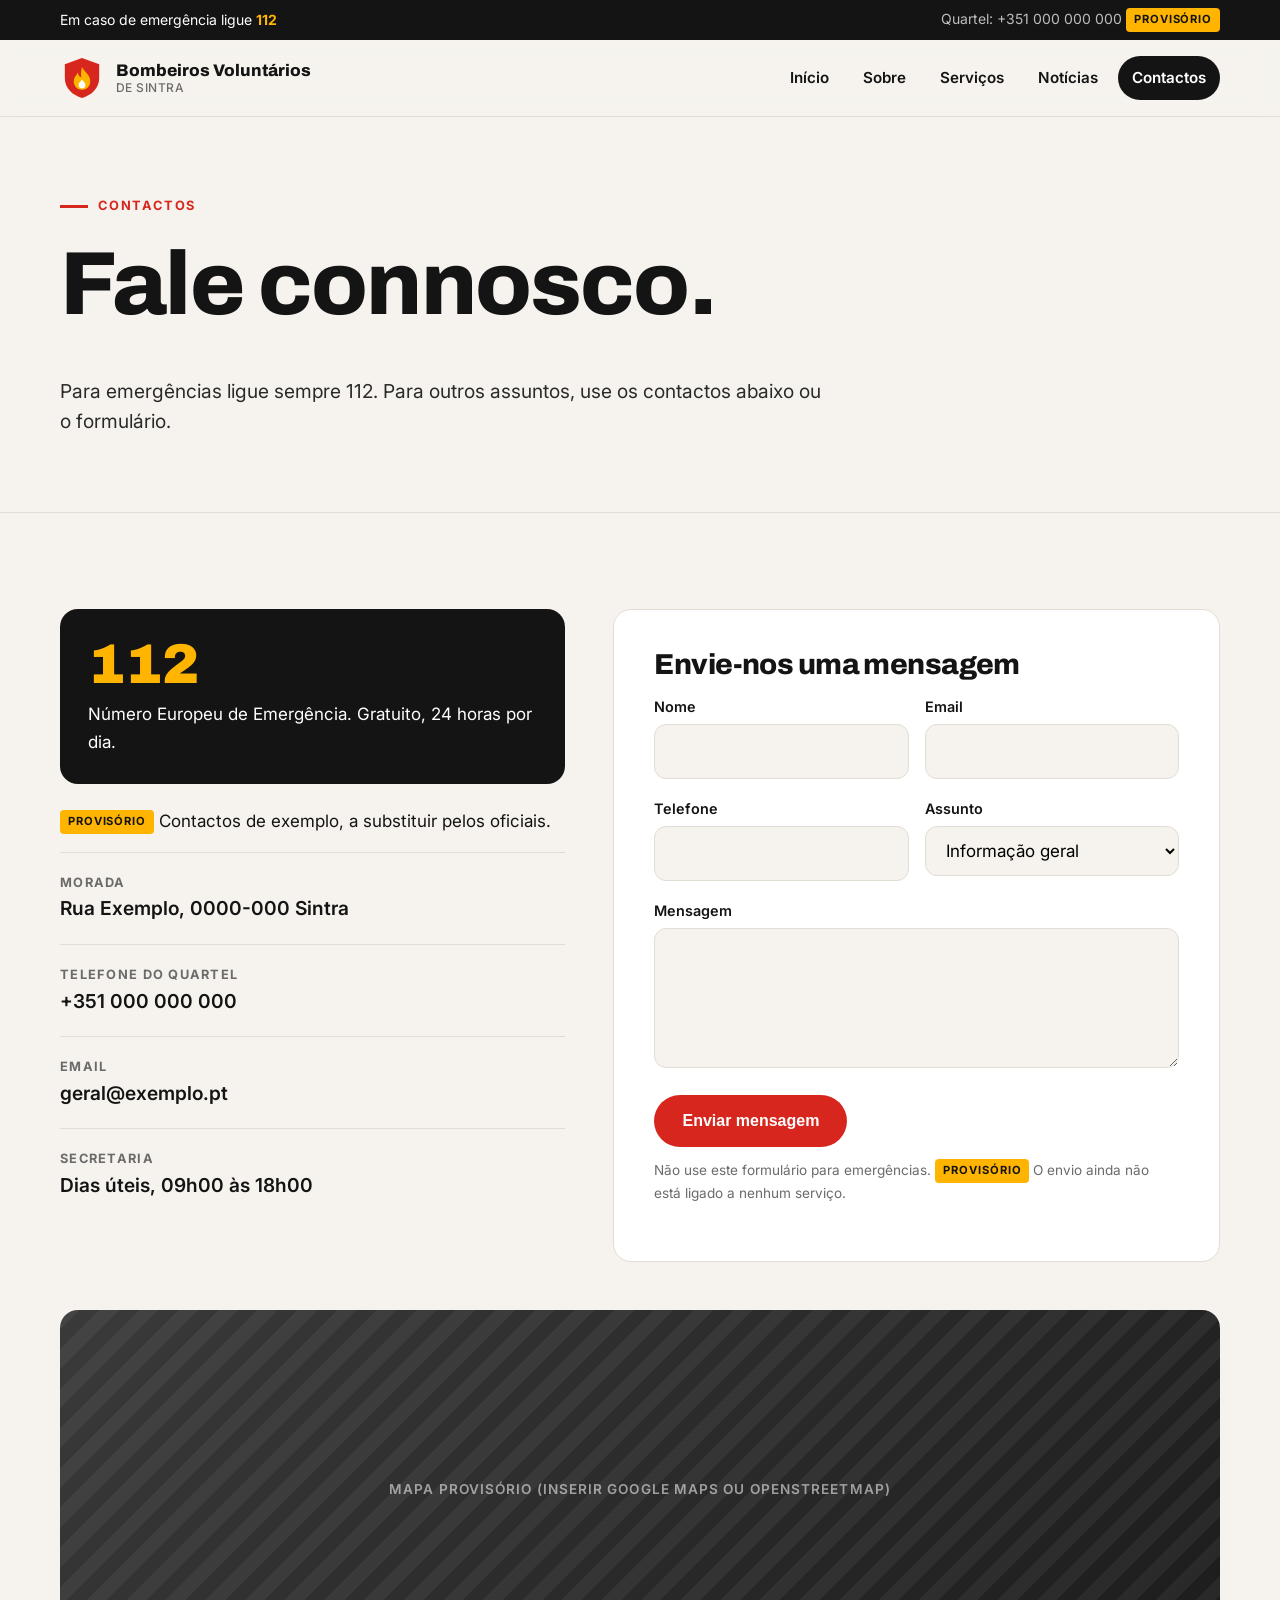
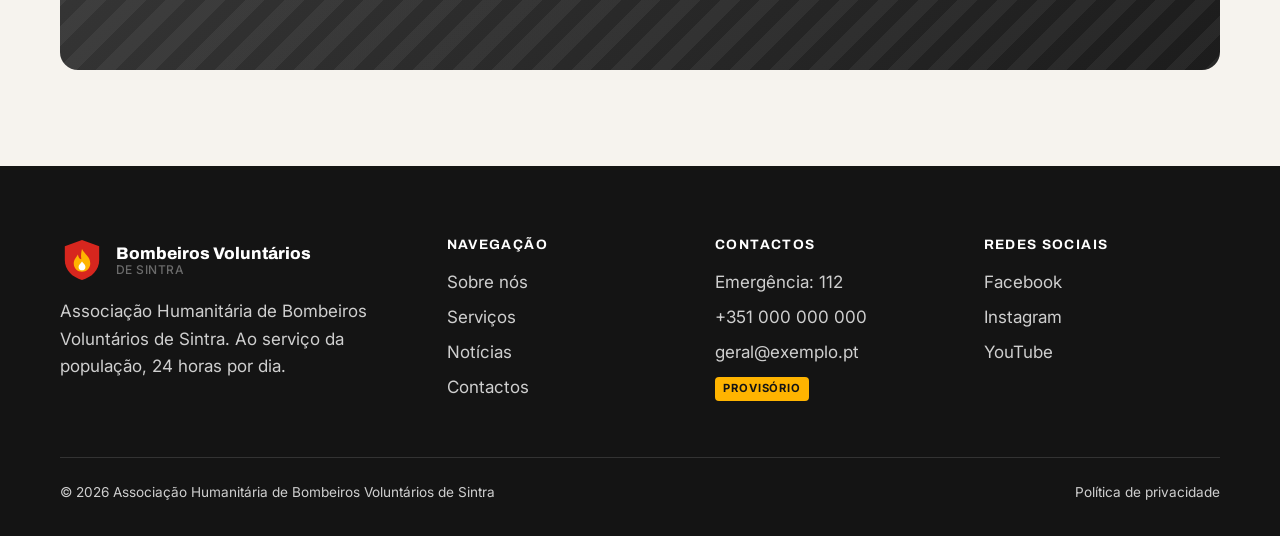
==== contactos.html @ c047c33e "Base do site estático dos Bombeiros Voluntários de Sintra Cinco páginas (início, sobre, serviços, no" ====
<!doctype html>
<html lang="pt-PT">
<head>
  <meta charset="utf-8">
  <meta name="viewport" content="width=device-width, initial-scale=1">
  <title>Contactos | Bombeiros Voluntários de Sintra</title>
  <meta name="description" content="Contacte a Associação Humanitária de Bombeiros Voluntários de Sintra.">
  <meta name="theme-color" content="#d7261e">
  <link rel="icon" href="assets/img/logo-provisorio.svg" type="image/svg+xml">
  <link rel="preconnect" href="https://fonts.googleapis.com">
  <link rel="preconnect" href="https://fonts.gstatic.com" crossorigin>
  <link href="https://fonts.googleapis.com/css2?family=Archivo:wght@700;800;900&family=Inter:wght@400;500;600;700&display=swap" rel="stylesheet">
  <link rel="stylesheet" href="assets/css/style.css">
</head>
<body>
  <a class="skip-link" href="#conteudo">Saltar para o conteúdo</a>

  <div class="emergency-bar">
    <div class="container">
      <span>Em caso de emergência ligue <a href="tel:112"><strong>112</strong></a></span>
      <span class="secondary">Quartel: <a href="tel:+351000000000">+351 000 000 000</a> <span class="placeholder-tag">Provisório</span></span>
    </div>
  </div>

  <header class="site-header">
    <div class="container">
      <a class="brand" href="index.html">
        <img src="assets/img/logo-provisorio.svg" alt="" width="44" height="44">
        <span>Bombeiros Voluntários<small>de Sintra</small></span>
      </a>
      <button class="nav-toggle" aria-expanded="false" aria-controls="menu" aria-label="Abrir menu">
        <span></span><span></span><span></span>
      </button>
      <nav class="nav" id="menu" aria-label="Menu principal">
        <ul>
          <li><a href="index.html">Início</a></li>
          <li><a href="sobre.html">Sobre</a></li>
          <li><a href="servicos.html">Serviços</a></li>
          <li><a href="noticias.html">Notícias</a></li>
          <li><a href="contactos.html" aria-current="page">Contactos</a></li>
        </ul>
      </nav>
    </div>
  </header>

  <main id="conteudo">

    <section class="page-hero">
      <div class="container">
        <div class="eyebrow">Contactos</div>
        <h1>Fale connosco.</h1>
        <p class="lead">Para emergências ligue sempre 112. Para outros assuntos, use os contactos abaixo ou o formulário.</p>
      </div>
    </section>

    <section class="section">
      <div class="container contact-grid">
        <div>
          <div class="emergency-box">
            <div class="big">112</div>
            <p style="margin:8px 0 0">Número Europeu de Emergência. Gratuito, 24 horas por dia.</p>
          </div>
          <p><span class="placeholder-tag">Provisório</span> Contactos de exemplo, a substituir pelos oficiais.</p>
          <ul class="contact-list">
            <li><span class="k">Morada</span><span class="v">Rua Exemplo, 0000-000 Sintra</span></li>
            <li><span class="k">Telefone do quartel</span><a class="v" href="tel:+351000000000">+351 000 000 000</a></li>
            <li><span class="k">Email</span><a class="v" href="mailto:geral@exemplo.pt">geral@exemplo.pt</a></li>
            <li><span class="k">Secretaria</span><span class="v">Dias úteis, 09h00 às 18h00</span></li>
          </ul>
        </div>

        <form class="form" action="#" method="post">
          <h2 style="font-size:1.8rem">Envie-nos uma mensagem</h2>
          <div class="row">
            <div class="field"><label for="nome">Nome</label><input id="nome" name="nome" required autocomplete="name"></div>
            <div class="field"><label for="email">Email</label><input id="email" name="email" type="email" required autocomplete="email"></div>
          </div>
          <div class="row">
            <div class="field"><label for="telefone">Telefone</label><input id="telefone" name="telefone" type="tel" autocomplete="tel"></div>
            <div class="field">
              <label for="assunto">Assunto</label>
              <select id="assunto" name="assunto">
                <option>Informação geral</option>
                <option>Quero ser voluntário</option>
                <option>Quero ser sócio</option>
                <option>Transporte de doentes</option>
                <option>Formação</option>
                <option>Outro</option>
              </select>
            </div>
          </div>
          <div class="field"><label for="mensagem">Mensagem</label><textarea id="mensagem" name="mensagem" required></textarea></div>
          <button class="btn btn-primary" type="submit">Enviar mensagem</button>
          <p class="form-note" style="margin-top:12px">Não use este formulário para emergências. <span class="placeholder-tag">Provisório</span> O envio ainda não está ligado a nenhum serviço.</p>
          <p class="form-status" role="status" aria-live="polite"></p>
        </form>
      </div>

      <div class="container">
        <div class="photo map" data-label="Mapa provisório (inserir Google Maps ou OpenStreetMap)"></div>
      </div>
    </section>

  </main>

  <footer class="site-footer">
    <div class="container">
      <div class="footer-grid">
        <div>
          <a class="brand" href="index.html">
            <img src="assets/img/logo-provisorio.svg" alt="" width="44" height="44">
            <span>Bombeiros Voluntários<small>de Sintra</small></span>
          </a>
          <p style="margin-top:16px;max-width:22em">Associação Humanitária de Bombeiros Voluntários de Sintra. Ao serviço da população, 24 horas por dia.</p>
        </div>
        <div>
          <h4>Navegação</h4>
          <ul>
            <li><a href="sobre.html">Sobre nós</a></li>
            <li><a href="servicos.html">Serviços</a></li>
            <li><a href="noticias.html">Notícias</a></li>
            <li><a href="contactos.html">Contactos</a></li>
          </ul>
        </div>
        <div>
          <h4>Contactos</h4>
          <ul>
            <li>Emergência: <a href="tel:112">112</a></li>
            <li><a href="tel:+351000000000">+351 000 000 000</a></li>
            <li><a href="mailto:geral@exemplo.pt">geral@exemplo.pt</a></li>
            <li><span class="placeholder-tag">Provisório</span></li>
          </ul>
        </div>
        <div>
          <h4>Redes sociais</h4>
          <ul>
            <li><a href="#">Facebook</a></li>
            <li><a href="#">Instagram</a></li>
            <li><a href="#">YouTube</a></li>
          </ul>
        </div>
      </div>
      <div class="footer-bottom">
        <span>© <span data-year>2026</span> Associação Humanitária de Bombeiros Voluntários de Sintra</span>
        <span><a href="#">Política de privacidade</a></span>
      </div>
    </div>
  </footer>

  <script src="assets/js/main.js"></script>
</body>
</html>
---- assets/css/style.css ----
/* ==========================================================================
   Bombeiros Voluntários de Sintra — folha de estilos base
   ========================================================================== */

:root {
  --red: #d7261e;
  --red-dark: #a8170f;
  --amber: #ffb400;
  --ink: #141414;
  --ink-2: #2a2a2a;
  --paper: #f6f3ee;
  --white: #ffffff;
  --muted: #6b6b6b;
  --line: #e2ddd4;
  --radius: 18px;
  --max: 1200px;
  --font-display: "Archivo", "Helvetica Neue", Arial, sans-serif;
  --font-body: "Inter", "Helvetica Neue", Arial, sans-serif;
}

*, *::before, *::after { box-sizing: border-box; }

html { scroll-behavior: smooth; }

body {
  margin: 0;
  font-family: var(--font-body);
  font-size: 1.0625rem;
  line-height: 1.6;
  color: var(--ink);
  background: var(--paper);
  -webkit-font-smoothing: antialiased;
}

img { max-width: 100%; display: block; }
a { color: inherit; }

h1, h2, h3, h4 {
  font-family: var(--font-display);
  line-height: 1.05;
  letter-spacing: -0.02em;
  margin: 0 0 0.5em;
}

h1 { font-size: clamp(2.6rem, 7vw, 5.6rem); font-weight: 800; }
h2 { font-size: clamp(2rem, 4.5vw, 3.2rem); font-weight: 800; }
h3 { font-size: 1.35rem; font-weight: 700; }

p { margin: 0 0 1em; }

.container {
  width: 100%;
  max-width: var(--max);
  margin: 0 auto;
  padding: 0 20px;
}

.skip-link {
  position: absolute;
  left: -9999px;
  top: 0;
  background: var(--amber);
  color: var(--ink);
  padding: 10px 16px;
  z-index: 100;
}
.skip-link:focus { left: 10px; top: 10px; }

:focus-visible { outline: 3px solid var(--amber); outline-offset: 3px; }

/* ---------- Conteúdo provisório (remover quando houver conteúdo real) ---------- */

.placeholder-tag {
  display: inline-block;
  font-family: var(--font-body);
  font-size: 0.7rem;
  font-weight: 700;
  letter-spacing: 0.08em;
  text-transform: uppercase;
  background: var(--amber);
  color: var(--ink);
  padding: 3px 8px;
  border-radius: 4px;
  vertical-align: middle;
}

.photo {
  position: relative;
  border-radius: var(--radius);
  overflow: hidden;
  background:
    repeating-linear-gradient(135deg, rgba(255,255,255,0.05) 0 14px, transparent 14px 28px),
    linear-gradient(135deg, #3a3a3a, #1c1c1c);
  min-height: 260px;
  display: grid;
  place-items: center;
  color: rgba(255,255,255,0.55);
  font-size: 0.85rem;
  font-weight: 600;
  letter-spacing: 0.08em;
  text-transform: uppercase;
}
.photo::after { content: attr(data-label); }

/* ---------- Barra de emergência ---------- */

.emergency-bar {
  background: var(--ink);
  color: var(--white);
  font-size: 0.875rem;
}
.emergency-bar .container {
  display: flex;
  justify-content: space-between;
  align-items: center;
  gap: 12px;
  padding-top: 8px;
  padding-bottom: 8px;
}
.emergency-bar strong { color: var(--amber); }
.emergency-bar a { text-decoration: none; }
.emergency-bar .secondary { color: #bdbdbd; }

/* ---------- Cabeçalho ---------- */

.site-header {
  position: sticky;
  top: 0;
  z-index: 50;
  background: rgba(246, 243, 238, 0.92);
  backdrop-filter: saturate(160%) blur(10px);
  border-bottom: 1px solid var(--line);
}
.site-header .container {
  display: flex;
  align-items: center;
  justify-content: space-between;
  height: 76px;
}

.brand {
  display: flex;
  align-items: center;
  gap: 12px;
  text-decoration: none;
}
.brand img { width: 44px; height: 44px; }
.brand span {
  font-family: var(--font-display);
  font-weight: 800;
  font-size: 1.05rem;
  line-height: 1.1;
}
.brand small {
  display: block;
  font-family: var(--font-body);
  font-weight: 500;
  font-size: 0.75rem;
  color: var(--muted);
  letter-spacing: 0.04em;
  text-transform: uppercase;
}

.nav ul {
  list-style: none;
  margin: 0;
  padding: 0;
  display: flex;
  align-items: center;
  gap: 6px;
}
.nav a {
  display: block;
  text-decoration: none;
  font-weight: 600;
  font-size: 0.95rem;
  padding: 10px 14px;
  border-radius: 999px;
  transition: background 0.2s;
}
.nav a:hover { background: rgba(0,0,0,0.06); }
.nav a[aria-current="page"] { background: var(--ink); color: var(--white); }

.nav-toggle {
  display: none;
  background: none;
  border: 0;
  width: 44px;
  height: 44px;
  cursor: pointer;
  padding: 10px;
}
.nav-toggle span {
  display: block;
  height: 2px;
  background: var(--ink);
  margin: 6px 0;
  transition: transform 0.25s, opacity 0.25s;
}

/* ---------- Botões ---------- */

.btn {
  display: inline-flex;
  align-items: center;
  gap: 10px;
  font-weight: 700;
  font-size: 1rem;
  text-decoration: none;
  padding: 15px 26px;
  border-radius: 999px;
  border: 2px solid transparent;
  cursor: pointer;
  transition: transform 0.15s, background 0.2s, color 0.2s;
}
.btn:hover { transform: translateY(-2px); }
.btn-primary { background: var(--red); color: var(--white); }
.btn-primary:hover { background: var(--red-dark); }
.btn-ghost { border-color: currentColor; background: transparent; }
.btn-dark { background: var(--ink); color: var(--white); }

/* ---------- Hero ---------- */

.hero {
  position: relative;
  padding: 72px 0 96px;
  overflow: hidden;
}
.hero-grid {
  display: grid;
  grid-template-columns: 1.15fr 0.85fr;
  gap: 48px;
  align-items: end;
}
.eyebrow {
  display: inline-flex;
  align-items: center;
  gap: 10px;
  font-size: 0.8rem;
  font-weight: 700;
  letter-spacing: 0.14em;
  text-transform: uppercase;
  color: var(--red);
  margin-bottom: 20px;
}
.eyebrow::before {
  content: "";
  width: 28px;
  height: 3px;
  background: currentColor;
}
.hero h1 em {
  font-style: normal;
  color: var(--red);
}
.hero .lead {
  font-size: 1.2rem;
  max-width: 34em;
  color: var(--ink-2);
}
.hero-actions { display: flex; flex-wrap: wrap; gap: 12px; margin-top: 28px; }

.hero-card {
  background: var(--red);
  color: var(--white);
  border-radius: var(--radius);
  padding: 32px;
  position: relative;
  overflow: hidden;
}
.hero-card::before {
  content: "";
  position: absolute;
  inset: 0;
  background: repeating-linear-gradient(-45deg, rgba(255,255,255,0.08) 0 12px, transparent 12px 24px);
  pointer-events: none;
}
.hero-card .big {
  font-family: var(--font-display);
  font-size: clamp(4.5rem, 12vw, 8rem);
  font-weight: 900;
  line-height: 0.9;
  letter-spacing: -0.04em;
}
.hero-card p { margin: 12px 0 0; font-weight: 500; position: relative; }

/* Faixa de sinalização */
.chevron-strip {
  height: 14px;
  background: repeating-linear-gradient(-45deg, var(--red) 0 16px, var(--white) 16px 32px);
}

/* ---------- Números ---------- */

.stats {
  background: var(--ink);
  color: var(--white);
  padding: 64px 0;
}
.stats-grid {
  display: grid;
  grid-template-columns: repeat(4, 1fr);
  gap: 24px;
}
.stat .value {
  font-family: var(--font-display);
  font-weight: 900;
  font-size: clamp(2.4rem, 5vw, 3.6rem);
  line-height: 1;
  color: var(--amber);
}
.stat .label { color: #cfcfcf; font-size: 0.95rem; margin-top: 6px; }

/* ---------- Secções ---------- */

.section { padding: 96px 0; }
.section-alt { background: var(--white); }
.section-head {
  display: flex;
  justify-content: space-between;
  align-items: end;
  gap: 24px;
  margin-bottom: 48px;
  flex-wrap: wrap;
}
.section-head p { max-width: 36em; color: var(--muted); margin: 0; }

/* Serviços */
.services {
  display: grid;
  grid-template-columns: repeat(3, 1fr);
  gap: 20px;
}
.service {
  background: var(--white);
  border: 1px solid var(--line);
  border-radius: var(--radius);
  padding: 32px;
  transition: transform 0.2s, box-shadow 0.2s, border-color 0.2s;
  display: flex;
  flex-direction: column;
}
.section-alt .service { background: var(--paper); }
.service:hover {
  transform: translateY(-4px);
  box-shadow: 0 18px 40px -20px rgba(0,0,0,0.35);
  border-color: var(--red);
}
.service .num {
  font-family: var(--font-display);
  font-weight: 800;
  color: var(--red);
  font-size: 0.9rem;
  letter-spacing: 0.1em;
  margin-bottom: 36px;
}
.service p { color: var(--muted); margin: 0; }

/* Sobre (split) */
.split {
  display: grid;
  grid-template-columns: 1fr 1fr;
  gap: 56px;
  align-items: center;
}
.split .photo { min-height: 420px; }

.checklist { list-style: none; padding: 0; margin: 24px 0 0; }
.checklist li {
  padding: 14px 0 14px 36px;
  border-top: 1px solid var(--line);
  position: relative;
  font-weight: 500;
}
.checklist li::before {
  content: "";
  position: absolute;
  left: 0;
  top: 22px;
  width: 16px;
  height: 8px;
  border-left: 3px solid var(--red);
  border-bottom: 3px solid var(--red);
  transform: rotate(-45deg);
}

/* Notícias */
.news-grid {
  display: grid;
  grid-template-columns: repeat(3, 1fr);
  gap: 24px;
}
.news-card {
  display: flex;
  flex-direction: column;
  text-decoration: none;
  background: var(--white);
  border-radius: var(--radius);
  overflow: hidden;
  border: 1px solid var(--line);
  transition: transform 0.2s, box-shadow 0.2s;
}
.news-card:hover { transform: translateY(-4px); box-shadow: 0 18px 40px -20px rgba(0,0,0,0.35); }
.news-card .photo { border-radius: 0; min-height: 200px; }
.news-card .body { padding: 24px; }
.news-card time {
  font-size: 0.8rem;
  font-weight: 700;
  letter-spacing: 0.08em;
  text-transform: uppercase;
  color: var(--red);
}
.news-card h3 { margin-top: 8px; }
.news-card p { color: var(--muted); margin: 0; }

.news-featured {
  display: grid;
  grid-template-columns: 1.2fr 1fr;
  background: var(--ink);
  color: var(--white);
  border-radius: var(--radius);
  overflow: hidden;
  margin-bottom: 32px;
  text-decoration: none;
}
.news-featured .photo { border-radius: 0; min-height: 360px; }
.news-featured .body { padding: 48px; display: flex; flex-direction: column; justify-content: center; }
.news-featured time { color: var(--amber); font-weight: 700; font-size: 0.85rem; letter-spacing: 0.08em; text-transform: uppercase; }
.news-featured p { color: #cfcfcf; }

.filters { display: flex; flex-wrap: wrap; gap: 8px; margin-bottom: 32px; }
.filters button {
  font: inherit;
  font-weight: 600;
  font-size: 0.9rem;
  padding: 8px 16px;
  border-radius: 999px;
  border: 1px solid var(--line);
  background: var(--white);
  cursor: pointer;
}
.filters button[aria-pressed="true"] { background: var(--ink); color: var(--white); border-color: var(--ink); }

/* Chamada à ação */
.cta {
  background: var(--red);
  color: var(--white);
  border-radius: var(--radius);
  padding: 64px;
  display: grid;
  grid-template-columns: 1.4fr 1fr;
  gap: 32px;
  align-items: center;
  position: relative;
  overflow: hidden;
}
.cta::after {
  content: "";
  position: absolute;
  right: -80px;
  bottom: -80px;
  width: 320px;
  height: 320px;
  border-radius: 50%;
  border: 48px solid rgba(255,255,255,0.1);
}
.cta h2 { margin: 0; }
.cta .actions { display: flex; flex-wrap: wrap; gap: 12px; justify-content: flex-end; position: relative; z-index: 1; }
.cta .btn-ghost { color: var(--white); }

/* Cabeçalho de página interna */
.page-hero {
  padding: 72px 0 56px;
  border-bottom: 1px solid var(--line);
}
.page-hero p.lead { font-size: 1.2rem; max-width: 40em; color: var(--ink-2); }

/* Linha do tempo */
.timeline { list-style: none; padding: 0; margin: 0; border-left: 3px solid var(--red); }
.timeline li { position: relative; padding: 0 0 36px 32px; }
.timeline li::before {
  content: "";
  position: absolute;
  left: -10px;
  top: 6px;
  width: 17px;
  height: 17px;
  border-radius: 50%;
  background: var(--paper);
  border: 3px solid var(--red);
}
.timeline .year { font-family: var(--font-display); font-weight: 800; font-size: 1.4rem; color: var(--red); }

/* Valores */
.values { display: grid; grid-template-columns: repeat(4, 1fr); gap: 20px; }
.value-card { border-top: 4px solid var(--ink); padding-top: 20px; }
.value-card p { color: var(--muted); }

/* Contactos */
.contact-grid { display: grid; grid-template-columns: 1fr 1.2fr; gap: 48px; }
.contact-list { list-style: none; padding: 0; margin: 0; }
.contact-list li { padding: 20px 0; border-top: 1px solid var(--line); }
.contact-list .k {
  display: block;
  font-size: 0.8rem;
  font-weight: 700;
  letter-spacing: 0.1em;
  text-transform: uppercase;
  color: var(--muted);
}
.contact-list .v { font-size: 1.2rem; font-weight: 600; text-decoration: none; }
.emergency-box {
  background: var(--ink);
  color: var(--white);
  border-radius: var(--radius);
  padding: 28px;
  margin-bottom: 24px;
}
.emergency-box .big { font-family: var(--font-display); font-size: 3.5rem; font-weight: 900; color: var(--amber); line-height: 1; }

.form { background: var(--white); border-radius: var(--radius); padding: 40px; border: 1px solid var(--line); }
.form .row { display: grid; grid-template-columns: 1fr 1fr; gap: 16px; }
.field { margin-bottom: 18px; }
.field label { display: block; font-weight: 600; font-size: 0.9rem; margin-bottom: 6px; }
.field input, .field select, .field textarea {
  width: 100%;
  font: inherit;
  padding: 13px 16px;
  border: 1px solid var(--line);
  border-radius: 12px;
  background: var(--paper);
}
.field input:focus, .field select:focus, .field textarea:focus { outline: 2px solid var(--red); border-color: transparent; }
.field textarea { min-height: 140px; resize: vertical; }
.form-note { font-size: 0.85rem; color: var(--muted); }

.map { min-height: 360px; margin-top: 48px; }

/* ---------- Rodapé ---------- */

.site-footer {
  background: var(--ink);
  color: #cfcfcf;
  padding: 72px 0 32px;
  margin-top: 0;
}
.footer-grid {
  display: grid;
  grid-template-columns: 1.5fr 1fr 1fr 1fr;
  gap: 32px;
}
.site-footer h4 {
  color: var(--white);
  font-size: 0.85rem;
  letter-spacing: 0.1em;
  text-transform: uppercase;
  margin-bottom: 16px;
}
.site-footer ul { list-style: none; padding: 0; margin: 0; }
.site-footer li { margin-bottom: 8px; }
.site-footer a { text-decoration: none; }
.site-footer a:hover { color: var(--white); }
.site-footer .brand span { color: var(--white); }
.footer-bottom {
  border-top: 1px solid #333;
  margin-top: 48px;
  padding-top: 24px;
  display: flex;
  justify-content: space-between;
  gap: 16px;
  flex-wrap: wrap;
  font-size: 0.85rem;
}

/* ---------- Animações ---------- */

.reveal { opacity: 0; transform: translateY(24px); transition: opacity 0.6s ease, transform 0.6s ease; }
.reveal.is-visible { opacity: 1; transform: none; }

@media (prefers-reduced-motion: reduce) {
  * { transition: none !important; scroll-behavior: auto !important; }
  .reveal { opacity: 1; transform: none; }
}

/* ---------- Responsivo ---------- */

@media (max-width: 980px) {
  .hero-grid, .split, .contact-grid, .news-featured, .cta { grid-template-columns: 1fr; }
  .services, .news-grid { grid-template-columns: 1fr 1fr; }
  .stats-grid, .values { grid-template-columns: 1fr 1fr; }
  .footer-grid { grid-template-columns: 1fr 1fr; }
  .cta { padding: 44px; }
  .cta .actions { justify-content: flex-start; }
}

@media (max-width: 820px) {
  .nav-toggle { display: block; }
  .nav {
    position: absolute;
    top: 100%;
    left: 0;
    right: 0;
    background: var(--paper);
    border-bottom: 1px solid var(--line);
    padding: 12px 20px 24px;
    display: none;
  }
  .nav.is-open { display: block; }
  .nav ul { flex-direction: column; align-items: stretch; }
  .nav a { padding: 14px 16px; font-size: 1.05rem; }
  .nav-toggle[aria-expanded="true"] span:nth-child(1) { transform: translateY(8px) rotate(45deg); }
  .nav-toggle[aria-expanded="true"] span:nth-child(2) { opacity: 0; }
  .nav-toggle[aria-expanded="true"] span:nth-child(3) { transform: translateY(-8px) rotate(-45deg); }
}

@media (max-width: 620px) {
  .section { padding: 64px 0; }
  .hero { padding: 48px 0 64px; }
  .services, .news-grid, .values, .footer-grid { grid-template-columns: 1fr; }
  .form .row { grid-template-columns: 1fr; }
  .form { padding: 24px; }
  .news-featured .body { padding: 28px; }
  .cta { padding: 32px; }
  .emergency-bar .secondary { display: none; }
}
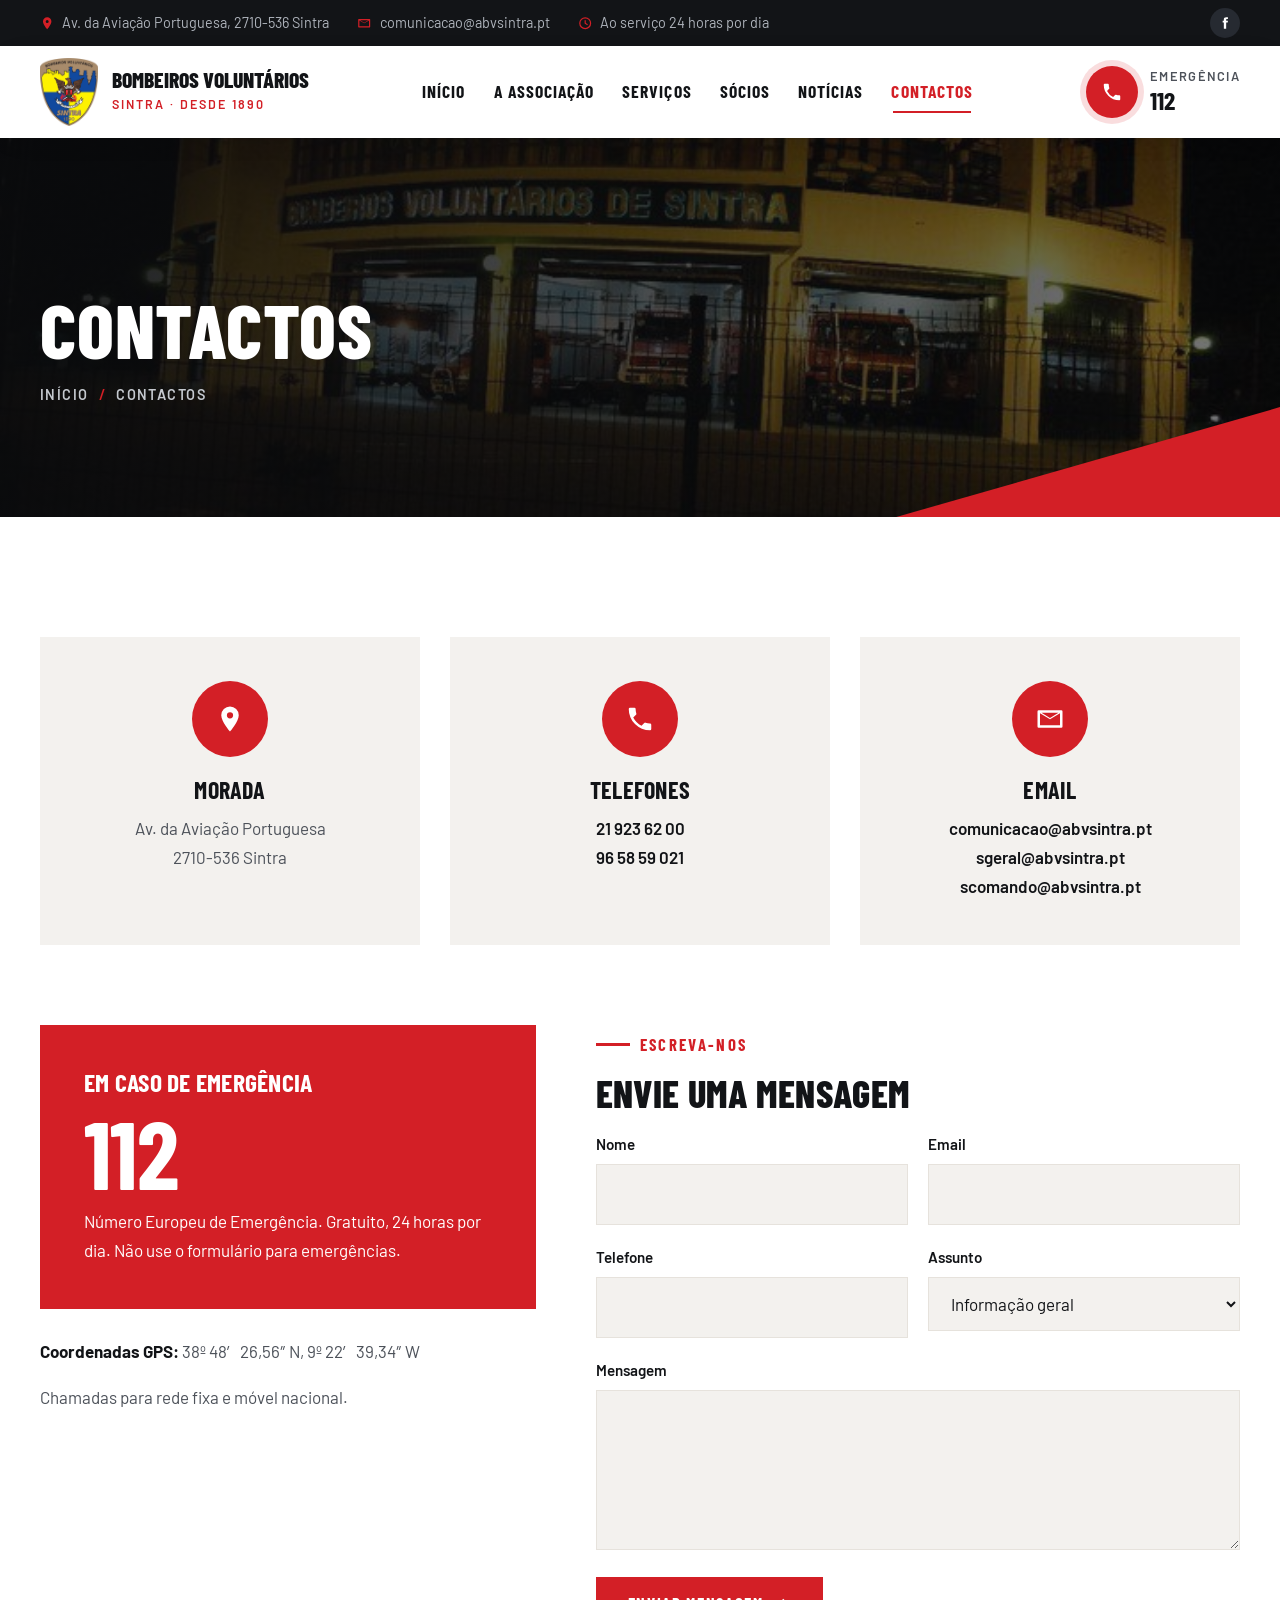
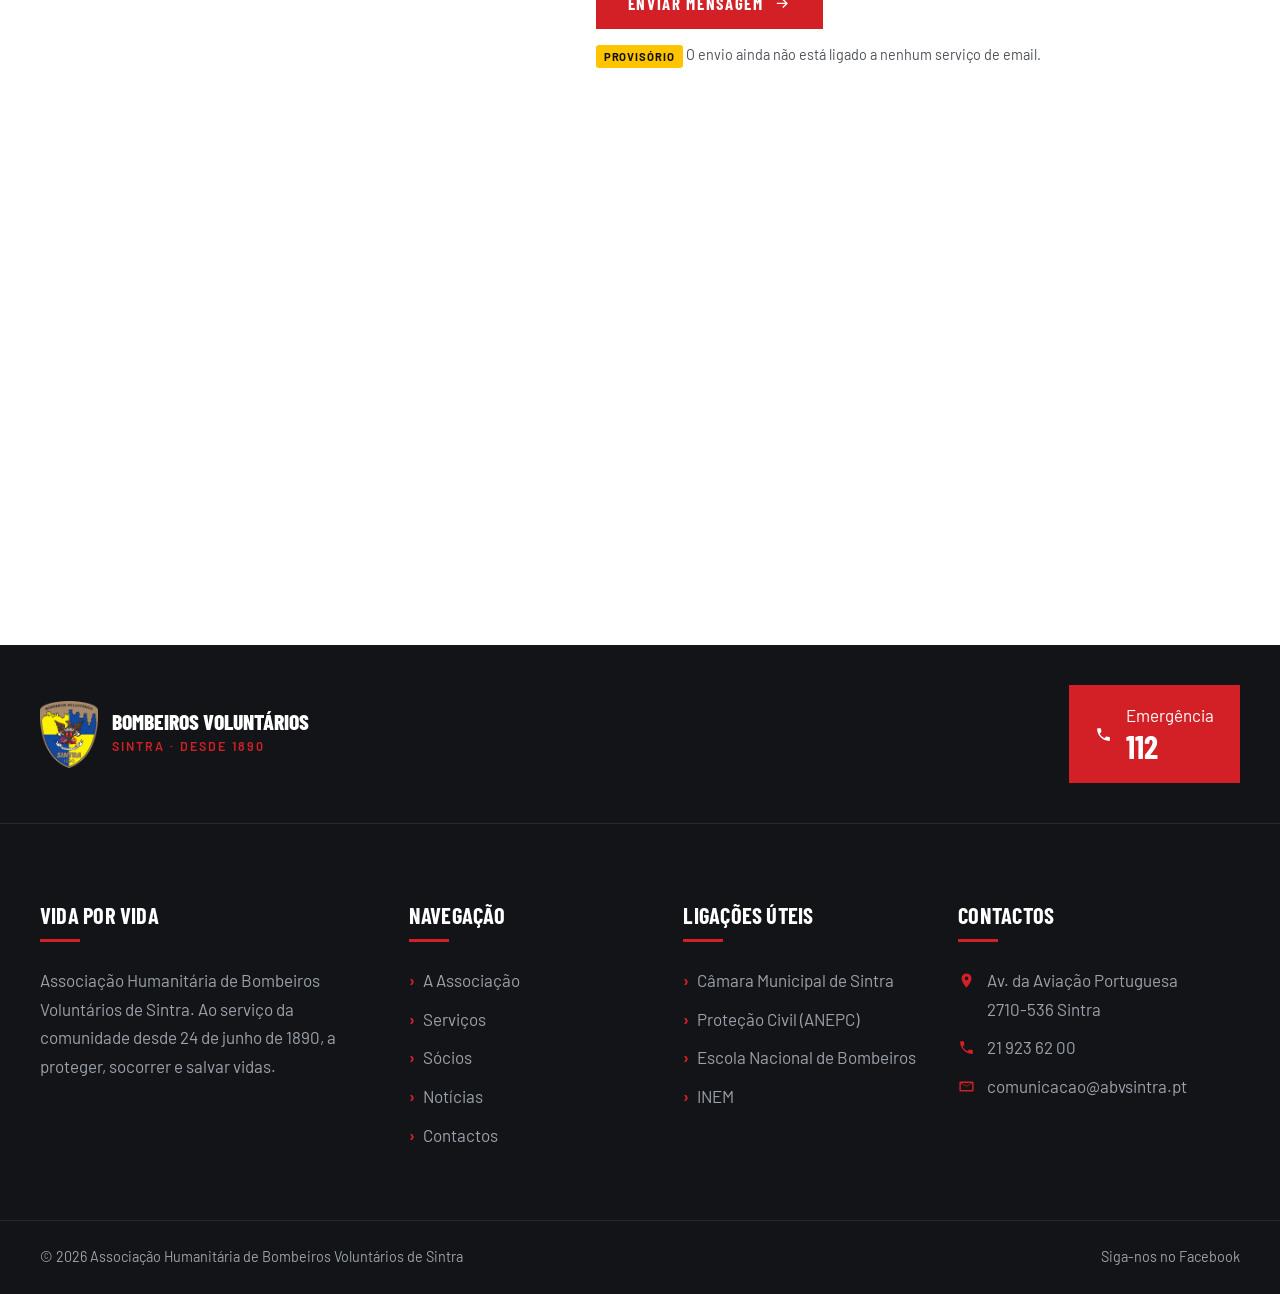
==== commit d33943a7: "Novo design com estrutura inspirada no Firdip, com conteúdo e fotos reais Seis páginas (início, asso" ====
--- a/contactos.html
+++ b/contactos.html
@@ -4,145 +4,196 @@
   <meta charset="utf-8">
   <meta name="viewport" content="width=device-width, initial-scale=1">
   <title>Contactos | Bombeiros Voluntários de Sintra</title>
-  <meta name="description" content="Contacte a Associação Humanitária de Bombeiros Voluntários de Sintra.">
-  <meta name="theme-color" content="#d7261e">
-  <link rel="icon" href="assets/img/logo-provisorio.svg" type="image/svg+xml">
+  <meta name="description" content="Morada, telefones e emails da Associação Humanitária de Bombeiros Voluntários de Sintra.">
+  <meta name="theme-color" content="#d31f26">
+  <link rel="icon" href="assets/img/logo-abvsintra.png" type="image/png">
   <link rel="preconnect" href="https://fonts.googleapis.com">
   <link rel="preconnect" href="https://fonts.gstatic.com" crossorigin>
-  <link href="https://fonts.googleapis.com/css2?family=Archivo:wght@700;800;900&family=Inter:wght@400;500;600;700&display=swap" rel="stylesheet">
+  <link href="https://fonts.googleapis.com/css2?family=Barlow+Condensed:wght@600;700;800&family=Barlow:wght@400;500;600;700&display=swap" rel="stylesheet">
   <link rel="stylesheet" href="assets/css/style.css">
 </head>
 <body>
+  <svg width="0" height="0" style="position:absolute" aria-hidden="true">
+    <symbol id="i-phone" viewBox="0 0 24 24"><path d="M6.6 10.8a15.1 15.1 0 0 0 6.6 6.6l2.2-2.2a1 1 0 0 1 1-.25 11.4 11.4 0 0 0 3.6.57 1 1 0 0 1 1 1V20a1 1 0 0 1-1 1A17 17 0 0 1 3 4a1 1 0 0 1 1-1h3.5a1 1 0 0 1 1 1c0 1.25.2 2.45.57 3.57a1 1 0 0 1-.25 1z"/></symbol>
+    <symbol id="i-mail" viewBox="0 0 24 24"><path d="M3 5h18a1 1 0 0 1 1 1v12a1 1 0 0 1-1 1H3a1 1 0 0 1-1-1V6a1 1 0 0 1 1-1zm9 7.2L4 7.3V17h16V7.3zM5.2 7l6.8 4.2L18.8 7z"/></symbol>
+    <symbol id="i-pin" viewBox="0 0 24 24"><path d="M12 2a7 7 0 0 1 7 7c0 5.2-7 13-7 13S5 14.2 5 9a7 7 0 0 1 7-7zm0 4.5A2.5 2.5 0 1 0 12 11.5 2.5 2.5 0 0 0 12 6.5z"/></symbol>
+    <symbol id="i-clock" viewBox="0 0 24 24"><path d="M12 2a10 10 0 1 1 0 20 10 10 0 0 1 0-20zm0 2a8 8 0 1 0 0 16 8 8 0 0 0 0-16zm1 3v4.6l3.5 2.1-1 1.7L11 12.7V7z"/></symbol>
+    <symbol id="i-fire" viewBox="0 0 24 24"><path d="M12 2s1 3.2-1.3 6.2C9 10.4 7 12 7 15a5 5 0 0 0 10 0c0-2-1-3.5-1-3.5s-.3 1.8-1.8 2.5c.6-3.3-.7-6.6-2.2-8C12.8 4 12 2 12 2zm0 20a7 7 0 0 1-7-7c0-3.8 2.5-6 4.1-8.1C10.6 5 11 3.3 10.9 1c3.8 1.5 8.1 6.4 8.1 12 0 .7 0 1.4-.1 2A7 7 0 0 1 12 22z"/></symbol>
+    <symbol id="i-pulse" viewBox="0 0 24 24"><path d="M12 21s-8-5.2-8-11a4.5 4.5 0 0 1 8-2.8A4.5 4.5 0 0 1 20 10c0 .7-.1 1.4-.3 2H15l-1.5-2.5-2.5 5-1.5-2.5H4.9C6.6 16.6 12 20 12 20zM3 13h5.4l1.1 1.8 2.5-5 2 3.2H22v2h-7.1L13.5 12 11 17l-2.4-4H3z"/></symbol>
+    <symbol id="i-shield" viewBox="0 0 24 24"><path d="M12 2l8 3v6c0 5-3.4 9.7-8 11-4.6-1.3-8-6-8-11V5zm-1 13.6l6.2-6.2-1.4-1.4L11 12.8 8.2 10l-1.4 1.4z"/></symbol>
+    <symbol id="i-hands" viewBox="0 0 24 24"><path d="M16 11a3 3 0 1 0 0-6 3 3 0 0 0 0 6zm-8 0a3 3 0 1 0 0-6 3 3 0 0 0 0 6zm0 2c-2.7 0-8 1.3-8 4v3h16v-3c0-2.7-5.3-4-8-4zm8 0c-.3 0-.7 0-1.1.1A4.2 4.2 0 0 1 17 17v3h7v-3c0-2.7-5.3-4-8-4z"/></symbol>
+    <symbol id="i-check" viewBox="0 0 24 24"><path d="M12 2a10 10 0 1 1 0 20 10 10 0 0 1 0-20zm-1.2 13.6l6.4-6.4-1.4-1.4-5 5-2.4-2.4-1.4 1.4z"/></symbol>
+    <symbol id="i-arrow" viewBox="0 0 24 24"><path d="M13.2 5.3l6.7 6.7-6.7 6.7-1.4-1.4 4.3-4.3H4v-2h12.1l-4.3-4.3z"/></symbol>
+    <symbol id="i-facebook" viewBox="0 0 24 24"><path d="M14 8V6.2c0-.8.2-1.2 1.4-1.2H17V2h-2.6C11.3 2 10 3.5 10 6v2H8v3h2v11h4V11h2.7l.3-3z"/></symbol>
+  </svg>
+
   <a class="skip-link" href="#conteudo">Saltar para o conteúdo</a>
 
-  <div class="emergency-bar">
+  <div class="topbar">
     <div class="container">
-      <span>Em caso de emergência ligue <a href="tel:112"><strong>112</strong></a></span>
-      <span class="secondary">Quartel: <a href="tel:+351000000000">+351 000 000 000</a> <span class="placeholder-tag">Provisório</span></span>
+      <ul class="info">
+        <li><svg class="icon" aria-hidden="true"><use href="#i-pin"/></svg>Av. da Aviação Portuguesa, 2710-536 Sintra</li>
+        <li class="hide-sm"><svg class="icon" aria-hidden="true"><use href="#i-mail"/></svg><a href="mailto:comunicacao@abvsintra.pt">comunicacao@abvsintra.pt</a></li>
+        <li class="hide-sm"><svg class="icon" aria-hidden="true"><use href="#i-clock"/></svg>Ao serviço 24 horas por dia</li>
+      </ul>
+      <ul class="social">
+        <li><a href="https://www.facebook.com/bombeirossintra/" aria-label="Facebook" target="_blank" rel="noopener"><svg class="icon" aria-hidden="true"><use href="#i-facebook"/></svg></a></li>
+      </ul>
     </div>
   </div>
 
   <header class="site-header">
     <div class="container">
       <a class="brand" href="index.html">
-        <img src="assets/img/logo-provisorio.svg" alt="" width="44" height="44">
-        <span>Bombeiros Voluntários<small>de Sintra</small></span>
+        <img src="assets/img/logo-abvsintra.png" alt="Emblema dos Bombeiros Voluntários de Sintra" width="58" height="67">
+        <span><strong>Bombeiros Voluntários</strong><small>Sintra · desde 1890</small></span>
+      </a>
+      <nav class="nav" id="menu" aria-label="Menu principal">
+        <ul>
+          <li><a href="index.html">Início</a></li>
+          <li><a href="sobre.html">A Associação</a></li>
+          <li><a href="servicos.html">Serviços</a></li>
+          <li><a href="socios.html">Sócios</a></li>
+          <li><a href="noticias.html">Notícias</a></li>
+          <li><a href="contactos.html" aria-current="page">Contactos</a></li>
+        </ul>
+      </nav>
+      <a class="header-call" href="tel:112">
+        <span class="ring"><svg class="icon" aria-hidden="true"><use href="#i-phone"/></svg></span>
+        <span><small>Emergência</small><strong>112</strong></span>
       </a>
       <button class="nav-toggle" aria-expanded="false" aria-controls="menu" aria-label="Abrir menu">
         <span></span><span></span><span></span>
       </button>
-      <nav class="nav" id="menu" aria-label="Menu principal">
-        <ul>
-          <li><a href="index.html">Início</a></li>
-          <li><a href="sobre.html">Sobre</a></li>
-          <li><a href="servicos.html">Serviços</a></li>
-          <li><a href="noticias.html">Notícias</a></li>
-          <li><a href="contactos.html" aria-current="page">Contactos</a></li>
-        </ul>
-      </nav>
     </div>
   </header>
 
   <main id="conteudo">
 
-    <section class="page-hero">
-      <div class="container">
-        <div class="eyebrow">Contactos</div>
-        <h1>Fale connosco.</h1>
-        <p class="lead">Para emergências ligue sempre 112. Para outros assuntos, use os contactos abaixo ou o formulário.</p>
+    <section class="page-header" style="background-image:url('assets/img/fotos/quartel-noite.jpg')">
+      <div class="container">
+        <h1>Contactos</h1>
+        <ul class="breadcrumb"><li><a href="index.html">Início</a></li><li>Contactos</li></ul>
       </div>
     </section>
 
     <section class="section">
-      <div class="container contact-grid">
-        <div>
-          <div class="emergency-box">
-            <div class="big">112</div>
-            <p style="margin:8px 0 0">Número Europeu de Emergência. Gratuito, 24 horas por dia.</p>
-          </div>
-          <p><span class="placeholder-tag">Provisório</span> Contactos de exemplo, a substituir pelos oficiais.</p>
-          <ul class="contact-list">
-            <li><span class="k">Morada</span><span class="v">Rua Exemplo, 0000-000 Sintra</span></li>
-            <li><span class="k">Telefone do quartel</span><a class="v" href="tel:+351000000000">+351 000 000 000</a></li>
-            <li><span class="k">Email</span><a class="v" href="mailto:geral@exemplo.pt">geral@exemplo.pt</a></li>
-            <li><span class="k">Secretaria</span><span class="v">Dias úteis, 09h00 às 18h00</span></li>
-          </ul>
-        </div>
-
-        <form class="form" action="#" method="post">
-          <h2 style="font-size:1.8rem">Envie-nos uma mensagem</h2>
-          <div class="row">
-            <div class="field"><label for="nome">Nome</label><input id="nome" name="nome" required autocomplete="name"></div>
-            <div class="field"><label for="email">Email</label><input id="email" name="email" type="email" required autocomplete="email"></div>
-          </div>
-          <div class="row">
-            <div class="field"><label for="telefone">Telefone</label><input id="telefone" name="telefone" type="tel" autocomplete="tel"></div>
-            <div class="field">
-              <label for="assunto">Assunto</label>
-              <select id="assunto" name="assunto">
-                <option>Informação geral</option>
-                <option>Quero ser voluntário</option>
-                <option>Quero ser sócio</option>
-                <option>Transporte de doentes</option>
-                <option>Formação</option>
-                <option>Outro</option>
-              </select>
+      <div class="container">
+        <div class="contact-cards">
+          <div class="contact-card reveal">
+            <div class="ico"><svg class="icon" aria-hidden="true"><use href="#i-pin"/></svg></div>
+            <h3>Morada</h3>
+            <p>Av. da Aviação Portuguesa<br>2710-536 Sintra</p>
+          </div>
+          <div class="contact-card reveal">
+            <div class="ico"><svg class="icon" aria-hidden="true"><use href="#i-phone"/></svg></div>
+            <h3>Telefones</h3>
+            <a href="tel:+351219236200">21 923 62 00</a>
+            <a href="tel:+351965859021">96 58 59 021</a>
+          </div>
+          <div class="contact-card reveal">
+            <div class="ico"><svg class="icon" aria-hidden="true"><use href="#i-mail"/></svg></div>
+            <h3>Email</h3>
+            <a href="mailto:comunicacao@abvsintra.pt">comunicacao@abvsintra.pt</a>
+            <a href="mailto:sgeral@abvsintra.pt">sgeral@abvsintra.pt</a>
+            <a href="mailto:scomando@abvsintra.pt">scomando@abvsintra.pt</a>
+          </div>
+        </div>
+
+        <div class="contact-grid">
+          <div>
+            <div class="emergency-panel reveal">
+              <h3>Em caso de emergência</h3>
+              <strong>112</strong>
+              <p style="margin:12px 0 0">Número Europeu de Emergência. Gratuito, 24 horas por dia. Não use o formulário para emergências.</p>
             </div>
-          </div>
-          <div class="field"><label for="mensagem">Mensagem</label><textarea id="mensagem" name="mensagem" required></textarea></div>
-          <button class="btn btn-primary" type="submit">Enviar mensagem</button>
-          <p class="form-note" style="margin-top:12px">Não use este formulário para emergências. <span class="placeholder-tag">Provisório</span> O envio ainda não está ligado a nenhum serviço.</p>
-          <p class="form-status" role="status" aria-live="polite"></p>
-        </form>
-      </div>
-
-      <div class="container">
-        <div class="photo map" data-label="Mapa provisório (inserir Google Maps ou OpenStreetMap)"></div>
+            <p style="margin-top:28px"><strong style="color:var(--heading)">Coordenadas GPS:</strong> 38º 48′ 26,56″ N, 9º 22′ 39,34″ W</p>
+            <p>Chamadas para rede fixa e móvel nacional.</p>
+          </div>
+
+          <form class="form reveal" action="#" method="post">
+            <div class="tagline">Escreva-nos</div>
+            <h2 style="font-size:2.4rem">Envie uma mensagem</h2>
+            <div class="row">
+              <div class="field"><label for="nome">Nome</label><input id="nome" name="nome" required autocomplete="name"></div>
+              <div class="field"><label for="email">Email</label><input id="email" name="email" type="email" required autocomplete="email"></div>
+            </div>
+            <div class="row">
+              <div class="field"><label for="telefone">Telefone</label><input id="telefone" name="telefone" type="tel" autocomplete="tel"></div>
+              <div class="field">
+                <label for="assunto">Assunto</label>
+                <select id="assunto" name="assunto">
+                  <option>Informação geral</option>
+                  <option>Quero ser sócio</option>
+                  <option>Quero ser bombeiro voluntário</option>
+                  <option>Transporte de doentes</option>
+                  <option>Parcerias</option>
+                  <option>Outro</option>
+                </select>
+              </div>
+            </div>
+            <div class="field"><label for="mensagem">Mensagem</label><textarea id="mensagem" name="mensagem" required></textarea></div>
+            <button class="btn btn-red" type="submit">Enviar mensagem <svg class="icon" aria-hidden="true"><use href="#i-arrow"/></svg></button>
+            <p class="form-note"><span class="placeholder-tag">Provisório</span> O envio ainda não está ligado a nenhum serviço de email.</p>
+            <p class="form-status" role="status" aria-live="polite"></p>
+          </form>
+        </div>
       </div>
     </section>
 
+    <iframe class="map" title="Mapa do quartel dos Bombeiros Voluntários de Sintra" src="https://www.google.com/maps?q=38.807378,-9.377594&amp;z=16&amp;output=embed" loading="lazy" referrerpolicy="no-referrer-when-downgrade"></iframe>
+
   </main>
 
   <footer class="site-footer">
-    <div class="container">
-      <div class="footer-grid">
-        <div>
-          <a class="brand" href="index.html">
-            <img src="assets/img/logo-provisorio.svg" alt="" width="44" height="44">
-            <span>Bombeiros Voluntários<small>de Sintra</small></span>
-          </a>
-          <p style="margin-top:16px;max-width:22em">Associação Humanitária de Bombeiros Voluntários de Sintra. Ao serviço da população, 24 horas por dia.</p>
+    <div class="footer-top">
+      <div class="container">
+        <a class="brand" href="index.html">
+          <img src="assets/img/logo-abvsintra.png" alt="" width="58" height="67">
+          <span><strong>Bombeiros Voluntários</strong><small>Sintra · desde 1890</small></span>
+        </a>
+        <a class="footer-emergency" href="tel:112"><svg class="icon" aria-hidden="true"><use href="#i-phone"/></svg><span>Emergência<br><strong>112</strong></span></a>
+      </div>
+    </div>
+    <div class="footer-main">
+      <div class="container footer-grid">
+        <div>
+          <h4>Vida por vida</h4>
+          <p>Associação Humanitária de Bombeiros Voluntários de Sintra. Ao serviço da comunidade desde 24 de junho de 1890, a proteger, socorrer e salvar vidas.</p>
         </div>
         <div>
           <h4>Navegação</h4>
-          <ul>
-            <li><a href="sobre.html">Sobre nós</a></li>
+          <ul class="footer-links">
+            <li><a href="sobre.html">A Associação</a></li>
             <li><a href="servicos.html">Serviços</a></li>
+            <li><a href="socios.html">Sócios</a></li>
             <li><a href="noticias.html">Notícias</a></li>
             <li><a href="contactos.html">Contactos</a></li>
           </ul>
         </div>
         <div>
+          <h4>Ligações úteis</h4>
+          <ul class="footer-links">
+            <li><a href="https://www.cm-sintra.pt/" target="_blank" rel="noopener">Câmara Municipal de Sintra</a></li>
+            <li><a href="https://www.prociv.gov.pt/" target="_blank" rel="noopener">Proteção Civil (ANEPC)</a></li>
+            <li><a href="https://www.enb.pt/" target="_blank" rel="noopener">Escola Nacional de Bombeiros</a></li>
+            <li><a href="https://www.inem.pt/" target="_blank" rel="noopener">INEM</a></li>
+          </ul>
+        </div>
+        <div>
           <h4>Contactos</h4>
-          <ul>
-            <li>Emergência: <a href="tel:112">112</a></li>
-            <li><a href="tel:+351000000000">+351 000 000 000</a></li>
-            <li><a href="mailto:geral@exemplo.pt">geral@exemplo.pt</a></li>
-            <li><span class="placeholder-tag">Provisório</span></li>
+          <ul class="footer-contact">
+            <li><svg class="icon" aria-hidden="true"><use href="#i-pin"/></svg><span>Av. da Aviação Portuguesa<br>2710-536 Sintra</span></li>
+            <li><svg class="icon" aria-hidden="true"><use href="#i-phone"/></svg><a href="tel:+351219236200">21 923 62 00</a></li>
+            <li><svg class="icon" aria-hidden="true"><use href="#i-mail"/></svg><a href="mailto:comunicacao@abvsintra.pt">comunicacao@abvsintra.pt</a></li>
           </ul>
         </div>
-        <div>
-          <h4>Redes sociais</h4>
-          <ul>
-            <li><a href="#">Facebook</a></li>
-            <li><a href="#">Instagram</a></li>
-            <li><a href="#">YouTube</a></li>
-          </ul>
-        </div>
-      </div>
-      <div class="footer-bottom">
+      </div>
+    </div>
+    <div class="footer-bottom">
+      <div class="container">
         <span>© <span data-year>2026</span> Associação Humanitária de Bombeiros Voluntários de Sintra</span>
-        <span><a href="#">Política de privacidade</a></span>
+        <a href="https://www.facebook.com/bombeirossintra/" target="_blank" rel="noopener">Siga-nos no Facebook</a>
       </div>
     </div>
   </footer>
--- a/assets/css/style.css
+++ b/assets/css/style.css
@@ -1,74 +1,56 @@
 /* ==========================================================================
-   Bombeiros Voluntários de Sintra — folha de estilos base
+   Bombeiros Voluntários de Sintra — folha de estilos
    ========================================================================== */
 
 :root {
-  --red: #d7261e;
-  --red-dark: #a8170f;
-  --amber: #ffb400;
-  --ink: #141414;
-  --ink-2: #2a2a2a;
-  --paper: #f6f3ee;
+  --red: #d31f26;
+  --red-dark: #a9151b;
+  --dark: #121417;
+  --dark-2: #1c1f24;
+  --dark-3: #262a31;
+  --gray: #f3f1ee;
+  --line: #e6e2dc;
+  --text: #4d525a;
+  --heading: #121417;
   --white: #ffffff;
-  --muted: #6b6b6b;
-  --line: #e2ddd4;
-  --radius: 18px;
-  --max: 1200px;
-  --font-display: "Archivo", "Helvetica Neue", Arial, sans-serif;
-  --font-body: "Inter", "Helvetica Neue", Arial, sans-serif;
+  --gold: #a38b6d;
+  --max: 1240px;
+  --font-head: "Barlow Condensed", "Arial Narrow", Arial, sans-serif;
+  --font-body: "Barlow", "Helvetica Neue", Arial, sans-serif;
 }
 
 *, *::before, *::after { box-sizing: border-box; }
-
 html { scroll-behavior: smooth; }
-
 body {
   margin: 0;
   font-family: var(--font-body);
   font-size: 1.0625rem;
-  line-height: 1.6;
-  color: var(--ink);
-  background: var(--paper);
+  line-height: 1.7;
+  color: var(--text);
+  background: var(--white);
   -webkit-font-smoothing: antialiased;
 }
-
 img { max-width: 100%; display: block; }
 a { color: inherit; }
-
 h1, h2, h3, h4 {
-  font-family: var(--font-display);
+  font-family: var(--font-head);
+  color: var(--heading);
+  text-transform: uppercase;
   line-height: 1.05;
-  letter-spacing: -0.02em;
   margin: 0 0 0.5em;
-}
-
-h1 { font-size: clamp(2.6rem, 7vw, 5.6rem); font-weight: 800; }
-h2 { font-size: clamp(2rem, 4.5vw, 3.2rem); font-weight: 800; }
-h3 { font-size: 1.35rem; font-weight: 700; }
-
+  letter-spacing: 0.01em;
+}
+h1 { font-size: clamp(2.8rem, 7vw, 5.8rem); font-weight: 800; }
+h2 { font-size: clamp(2.2rem, 4.6vw, 3.6rem); font-weight: 800; }
+h3 { font-size: 1.6rem; font-weight: 700; }
 p { margin: 0 0 1em; }
 
-.container {
-  width: 100%;
-  max-width: var(--max);
-  margin: 0 auto;
-  padding: 0 20px;
-}
-
-.skip-link {
-  position: absolute;
-  left: -9999px;
-  top: 0;
-  background: var(--amber);
-  color: var(--ink);
-  padding: 10px 16px;
-  z-index: 100;
-}
+.container { width: 100%; max-width: var(--max); margin: 0 auto; padding: 0 20px; }
+.icon { width: 1em; height: 1em; fill: currentColor; flex-shrink: 0; }
+
+.skip-link { position: absolute; left: -9999px; top: 0; background: var(--red); color: #fff; padding: 10px 16px; z-index: 200; }
 .skip-link:focus { left: 10px; top: 10px; }
-
-:focus-visible { outline: 3px solid var(--amber); outline-offset: 3px; }
-
-/* ---------- Conteúdo provisório (remover quando houver conteúdo real) ---------- */
+:focus-visible { outline: 3px solid var(--red); outline-offset: 3px; }
 
 .placeholder-tag {
   display: inline-block;
@@ -77,126 +59,38 @@
   font-weight: 700;
   letter-spacing: 0.08em;
   text-transform: uppercase;
-  background: var(--amber);
-  color: var(--ink);
-  padding: 3px 8px;
-  border-radius: 4px;
+  background: #ffc400;
+  color: #111;
+  padding: 2px 8px;
+  border-radius: 3px;
   vertical-align: middle;
 }
 
-.photo {
-  position: relative;
-  border-radius: var(--radius);
-  overflow: hidden;
-  background:
-    repeating-linear-gradient(135deg, rgba(255,255,255,0.05) 0 14px, transparent 14px 28px),
-    linear-gradient(135deg, #3a3a3a, #1c1c1c);
-  min-height: 260px;
-  display: grid;
-  place-items: center;
-  color: rgba(255,255,255,0.55);
-  font-size: 0.85rem;
-  font-weight: 600;
-  letter-spacing: 0.08em;
-  text-transform: uppercase;
-}
-.photo::after { content: attr(data-label); }
-
-/* ---------- Barra de emergência ---------- */
-
-.emergency-bar {
-  background: var(--ink);
-  color: var(--white);
-  font-size: 0.875rem;
-}
-.emergency-bar .container {
-  display: flex;
-  justify-content: space-between;
+/* ---------- Títulos de secção ---------- */
+
+.tagline {
+  display: inline-flex;
   align-items: center;
-  gap: 12px;
-  padding-top: 8px;
-  padding-bottom: 8px;
-}
-.emergency-bar strong { color: var(--amber); }
-.emergency-bar a { text-decoration: none; }
-.emergency-bar .secondary { color: #bdbdbd; }
-
-/* ---------- Cabeçalho ---------- */
-
-.site-header {
-  position: sticky;
-  top: 0;
-  z-index: 50;
-  background: rgba(246, 243, 238, 0.92);
-  backdrop-filter: saturate(160%) blur(10px);
-  border-bottom: 1px solid var(--line);
-}
-.site-header .container {
-  display: flex;
-  align-items: center;
-  justify-content: space-between;
-  height: 76px;
-}
-
-.brand {
-  display: flex;
-  align-items: center;
-  gap: 12px;
-  text-decoration: none;
-}
-.brand img { width: 44px; height: 44px; }
-.brand span {
-  font-family: var(--font-display);
-  font-weight: 800;
+  gap: 10px;
+  font-family: var(--font-head);
+  font-weight: 700;
   font-size: 1.05rem;
-  line-height: 1.1;
-}
-.brand small {
-  display: block;
-  font-family: var(--font-body);
-  font-weight: 500;
-  font-size: 0.75rem;
-  color: var(--muted);
-  letter-spacing: 0.04em;
-  text-transform: uppercase;
-}
-
-.nav ul {
-  list-style: none;
-  margin: 0;
-  padding: 0;
-  display: flex;
-  align-items: center;
-  gap: 6px;
-}
-.nav a {
-  display: block;
-  text-decoration: none;
-  font-weight: 600;
-  font-size: 0.95rem;
-  padding: 10px 14px;
-  border-radius: 999px;
-  transition: background 0.2s;
-}
-.nav a:hover { background: rgba(0,0,0,0.06); }
-.nav a[aria-current="page"] { background: var(--ink); color: var(--white); }
-
-.nav-toggle {
-  display: none;
-  background: none;
-  border: 0;
-  width: 44px;
-  height: 44px;
-  cursor: pointer;
-  padding: 10px;
-}
-.nav-toggle span {
-  display: block;
-  height: 2px;
-  background: var(--ink);
-  margin: 6px 0;
-  transition: transform 0.25s, opacity 0.25s;
-}
+  letter-spacing: 0.14em;
+  text-transform: uppercase;
+  color: var(--red);
+  margin-bottom: 14px;
+}
+.tagline::before, .tagline.center::after {
+  content: "";
+  width: 34px;
+  height: 3px;
+  background: var(--red);
+}
+.section-title { margin-bottom: 56px; }
+.section-title.center { text-align: center; }
+.section-title.center p { max-width: 40em; margin: 0 auto; }
+.on-dark h2, .on-dark h3, .on-dark h4 { color: var(--white); }
+.on-dark { color: #b8bdc5; }
 
 /* ---------- Botões ---------- */
 
@@ -204,422 +98,555 @@
   display: inline-flex;
   align-items: center;
   gap: 10px;
+  font-family: var(--font-head);
   font-weight: 700;
-  font-size: 1rem;
+  font-size: 1.05rem;
+  letter-spacing: 0.1em;
+  text-transform: uppercase;
   text-decoration: none;
-  padding: 15px 26px;
-  border-radius: 999px;
-  border: 2px solid transparent;
+  padding: 16px 32px;
+  border: 0;
   cursor: pointer;
-  transition: transform 0.15s, background 0.2s, color 0.2s;
-}
-.btn:hover { transform: translateY(-2px); }
-.btn-primary { background: var(--red); color: var(--white); }
-.btn-primary:hover { background: var(--red-dark); }
-.btn-ghost { border-color: currentColor; background: transparent; }
-.btn-dark { background: var(--ink); color: var(--white); }
+  position: relative;
+  overflow: hidden;
+  z-index: 0;
+  transition: color 0.3s;
+}
+.btn::before {
+  content: "";
+  position: absolute;
+  inset: 0;
+  transform: scaleX(0);
+  transform-origin: right;
+  transition: transform 0.35s ease;
+  z-index: -1;
+}
+.btn:hover::before { transform: scaleX(1); transform-origin: left; }
+.btn-red { background: var(--red); color: var(--white); }
+.btn-red::before { background: var(--dark); }
+.btn-dark { background: var(--dark); color: var(--white); }
+.btn-dark::before { background: var(--red); }
+.btn-white { background: var(--white); color: var(--dark); }
+.btn-white::before { background: var(--dark); }
+.btn-white:hover { color: var(--white); }
+
+/* ---------- Barra superior ---------- */
+
+.topbar { background: var(--dark); color: #aeb3bb; font-size: 0.9rem; }
+.topbar .container { display: flex; justify-content: space-between; align-items: center; gap: 16px; min-height: 46px; }
+.topbar ul { list-style: none; margin: 0; padding: 0; display: flex; gap: 28px; }
+.topbar li { display: flex; align-items: center; gap: 8px; }
+.topbar .icon { color: var(--red); }
+.topbar a { text-decoration: none; }
+.topbar a:hover { color: var(--white); }
+.topbar .social { gap: 8px; }
+.topbar .social a {
+  width: 30px; height: 30px; display: grid; place-items: center;
+  background: var(--dark-3); color: var(--white); border-radius: 50%;
+}
+.topbar .social a:hover { background: var(--red); }
+.topbar .social .icon { color: inherit; width: 14px; height: 14px; }
+
+/* ---------- Cabeçalho ---------- */
+
+.site-header {
+  position: sticky;
+  top: 0;
+  z-index: 100;
+  background: var(--white);
+  box-shadow: 0 6px 30px -12px rgba(0, 0, 0, 0.18);
+}
+.site-header .container { display: flex; align-items: center; justify-content: space-between; gap: 24px; min-height: 92px; }
+.brand { display: flex; align-items: center; gap: 14px; text-decoration: none; }
+.brand img { width: 58px; height: auto; }
+.brand strong {
+  display: block;
+  font-family: var(--font-head);
+  font-weight: 800;
+  font-size: 1.35rem;
+  text-transform: uppercase;
+  color: var(--heading);
+  line-height: 1;
+}
+.brand small {
+  display: block;
+  font-size: 0.78rem;
+  font-weight: 600;
+  letter-spacing: 0.16em;
+  text-transform: uppercase;
+  color: var(--red);
+  margin-top: 4px;
+  white-space: nowrap;
+}
+
+.nav ul { list-style: none; margin: 0; padding: 0; display: flex; gap: 4px; }
+.nav a {
+  display: block;
+  font-family: var(--font-head);
+  font-weight: 700;
+  font-size: 1.1rem;
+  letter-spacing: 0.06em;
+  text-transform: uppercase;
+  text-decoration: none;
+  color: var(--heading);
+  padding: 10px 12px;
+  white-space: nowrap;
+  position: relative;
+}
+.nav a::after {
+  content: "";
+  position: absolute;
+  left: 14px; right: 14px; bottom: 4px;
+  height: 2px;
+  background: var(--red);
+  transform: scaleX(0);
+  transition: transform 0.25s;
+}
+.nav a:hover::after, .nav a[aria-current="page"]::after { transform: scaleX(1); }
+.nav a[aria-current="page"] { color: var(--red); }
+
+.header-call { display: flex; align-items: center; gap: 12px; text-decoration: none; }
+.header-call .ring {
+  width: 52px; height: 52px; border-radius: 50%;
+  background: var(--red); color: var(--white);
+  display: grid; place-items: center;
+  box-shadow: 0 0 0 6px rgba(211, 31, 38, 0.15);
+  animation: pulse 2.2s infinite;
+}
+.header-call .ring .icon { width: 22px; height: 22px; }
+.header-call small { display: block; font-size: 0.8rem; text-transform: uppercase; letter-spacing: 0.1em; font-weight: 600; }
+.header-call strong { font-family: var(--font-head); font-size: 1.6rem; color: var(--heading); line-height: 1; }
+@keyframes pulse {
+  0% { box-shadow: 0 0 0 0 rgba(211, 31, 38, 0.45); }
+  70% { box-shadow: 0 0 0 14px rgba(211, 31, 38, 0); }
+  100% { box-shadow: 0 0 0 0 rgba(211, 31, 38, 0); }
+}
+
+.nav-toggle { display: none; background: none; border: 0; width: 46px; height: 46px; padding: 10px; cursor: pointer; }
+.nav-toggle span { display: block; height: 3px; background: var(--heading); margin: 5px 0; transition: transform 0.25s, opacity 0.25s; }
 
 /* ---------- Hero ---------- */
 
 .hero {
   position: relative;
-  padding: 72px 0 96px;
+  min-height: 760px;
+  display: flex;
+  align-items: center;
+  color: #d9dce1;
+  background: var(--dark) center / cover no-repeat;
   overflow: hidden;
-}
-.hero-grid {
+  isolation: isolate;
+}
+.hero::before {
+  content: "";
+  position: absolute;
+  inset: 0;
+  background: linear-gradient(90deg, rgba(10, 11, 13, 0.92) 0%, rgba(10, 11, 13, 0.7) 45%, rgba(10, 11, 13, 0.15) 100%);
+  z-index: -1;
+}
+.hero::after {
+  content: "";
+  position: absolute;
+  right: 0; bottom: 0;
+  width: 34%;
+  height: 170px;
+  background: var(--red);
+  clip-path: polygon(100% 0, 100% 100%, 0 100%);
+  opacity: 0.95;
+}
+.hero .container { position: relative; z-index: 1; padding-top: 80px; padding-bottom: 160px; }
+.hero h1 { color: var(--white); max-width: 11em; }
+.hero h1 span { color: var(--red); }
+.hero p.lead { font-size: 1.25rem; max-width: 34em; margin-bottom: 36px; }
+.hero .actions { display: flex; flex-wrap: wrap; gap: 14px; }
+.hero .since {
+  position: absolute;
+  right: 20px; bottom: 60px;
+  font-family: var(--font-head);
+  font-weight: 800;
+  font-size: clamp(5rem, 12vw, 10rem);
+  line-height: 0.8;
+  color: transparent;
+  -webkit-text-stroke: 1.5px rgba(255, 255, 255, 0.35);
+  z-index: 0;
+  pointer-events: none;
+}
+
+/* ---------- Cartões de destaque sobre o hero ---------- */
+
+.features { position: relative; z-index: 5; margin-top: -90px; }
+.features-grid {
   display: grid;
-  grid-template-columns: 1.15fr 0.85fr;
-  gap: 48px;
-  align-items: end;
-}
-.eyebrow {
-  display: inline-flex;
-  align-items: center;
-  gap: 10px;
-  font-size: 0.8rem;
-  font-weight: 700;
-  letter-spacing: 0.14em;
-  text-transform: uppercase;
-  color: var(--red);
-  margin-bottom: 20px;
-}
-.eyebrow::before {
-  content: "";
-  width: 28px;
-  height: 3px;
-  background: currentColor;
-}
-.hero h1 em {
-  font-style: normal;
-  color: var(--red);
-}
-.hero .lead {
-  font-size: 1.2rem;
-  max-width: 34em;
-  color: var(--ink-2);
-}
-.hero-actions { display: flex; flex-wrap: wrap; gap: 12px; margin-top: 28px; }
-
-.hero-card {
+  grid-template-columns: repeat(4, 1fr);
+  background: var(--white);
+  box-shadow: 0 30px 60px -30px rgba(0, 0, 0, 0.35);
+}
+.feature {
+  padding: 40px 32px;
+  border-right: 1px solid var(--line);
+  position: relative;
+  transition: background 0.3s, color 0.3s;
+}
+.feature:last-child { border-right: 0; }
+.feature .icon { width: 52px; height: 52px; color: var(--red); margin-bottom: 18px; transition: color 0.3s; }
+.feature h3 { font-size: 1.45rem; margin-bottom: 8px; transition: color 0.3s; }
+.feature p { margin: 0; font-size: 0.98rem; }
+.feature:hover { background: var(--red); color: rgba(255, 255, 255, 0.85); }
+.feature:hover h3, .feature:hover .icon { color: var(--white); }
+
+/* ---------- Secções ---------- */
+
+.section { padding: 120px 0; position: relative; }
+.section-gray { background: var(--gray); }
+.section-dark { background: var(--dark); }
+
+/* Sobre */
+.about-grid { display: grid; grid-template-columns: 1fr 1fr; gap: 80px; align-items: center; }
+.about-media { position: relative; padding: 0 60px 60px 0; }
+.about-media .main { width: 100%; aspect-ratio: 4 / 5; object-fit: cover; }
+.about-media .small {
+  position: absolute;
+  right: 0; bottom: 0;
+  width: 55%;
+  aspect-ratio: 4 / 3;
+  object-fit: cover;
+  border: 10px solid var(--white);
+}
+.about-media .badge {
+  position: absolute;
+  left: -20px; top: 40px;
   background: var(--red);
   color: var(--white);
-  border-radius: var(--radius);
-  padding: 32px;
+  padding: 26px 30px;
+  text-align: center;
+  box-shadow: 0 20px 40px -20px rgba(0, 0, 0, 0.5);
+}
+.about-media .badge strong { display: block; font-family: var(--font-head); font-size: 3.6rem; line-height: 0.9; }
+.about-media .badge span { font-family: var(--font-head); font-weight: 600; text-transform: uppercase; letter-spacing: 0.12em; font-size: 0.95rem; }
+
+.checklist { list-style: none; padding: 0; margin: 28px 0 36px; display: grid; grid-template-columns: 1fr 1fr; gap: 14px 24px; }
+.checklist li { display: flex; gap: 12px; align-items: flex-start; font-weight: 600; color: var(--heading); }
+.checklist .icon { color: var(--red); width: 22px; height: 22px; margin-top: 3px; }
+
+.signature { display: flex; align-items: center; gap: 18px; padding-top: 28px; border-top: 1px solid var(--line); }
+.signature img { width: 64px; }
+.signature strong { display: block; font-family: var(--font-head); font-size: 1.35rem; text-transform: uppercase; color: var(--heading); }
+.signature span { font-size: 0.95rem; }
+
+/* Serviços */
+.services-grid { display: grid; grid-template-columns: repeat(3, 1fr); gap: 30px; }
+.service-card { background: var(--dark-2); position: relative; overflow: hidden; }
+.service-card .img { position: relative; overflow: hidden; aspect-ratio: 4 / 3; }
+.service-card .img img { width: 100%; height: 100%; object-fit: cover; transition: transform 0.6s ease; }
+.service-card:hover .img img { transform: scale(1.08); }
+.service-card .num {
+  position: absolute;
+  top: 0; left: 0;
+  background: var(--red);
+  color: var(--white);
+  font-family: var(--font-head);
+  font-weight: 800;
+  font-size: 1.3rem;
+  padding: 10px 18px;
+}
+.service-card .body { padding: 32px; border-bottom: 4px solid transparent; transition: border-color 0.3s; }
+.service-card:hover .body { border-color: var(--red); }
+.service-card h3 { color: var(--white); }
+.service-card p { color: #a8aeb7; margin: 0; }
+.section-gray .service-card, .section:not(.section-dark) .service-card.light { background: var(--white); }
+.service-card.light h3 { color: var(--heading); }
+.service-card.light p { color: var(--text); }
+
+/* Números */
+.counters {
+  background: var(--red);
+  color: var(--white);
+  padding: 90px 0;
   position: relative;
   overflow: hidden;
 }
-.hero-card::before {
+.counters::before {
   content: "";
   position: absolute;
   inset: 0;
-  background: repeating-linear-gradient(-45deg, rgba(255,255,255,0.08) 0 12px, transparent 12px 24px);
-  pointer-events: none;
-}
-.hero-card .big {
-  font-family: var(--font-display);
-  font-size: clamp(4.5rem, 12vw, 8rem);
-  font-weight: 900;
-  line-height: 0.9;
-  letter-spacing: -0.04em;
-}
-.hero-card p { margin: 12px 0 0; font-weight: 500; position: relative; }
-
-/* Faixa de sinalização */
-.chevron-strip {
-  height: 14px;
-  background: repeating-linear-gradient(-45deg, var(--red) 0 16px, var(--white) 16px 32px);
-}
-
-/* ---------- Números ---------- */
-
-.stats {
-  background: var(--ink);
+  background: repeating-linear-gradient(-45deg, rgba(255, 255, 255, 0.06) 0 2px, transparent 2px 22px);
+}
+.counters-grid { position: relative; display: grid; grid-template-columns: repeat(4, 1fr); gap: 30px; }
+.counter { text-align: center; border-right: 1px solid rgba(255, 255, 255, 0.25); }
+.counter:last-child { border-right: 0; }
+.counter strong { display: block; font-family: var(--font-head); font-weight: 800; font-size: clamp(3rem, 6vw, 4.6rem); line-height: 1; }
+.counter span { font-family: var(--font-head); font-size: 1.15rem; letter-spacing: 0.1em; text-transform: uppercase; opacity: 0.9; }
+
+/* Mensagem / citação */
+.quote-section { background: var(--dark) center / cover no-repeat; position: relative; isolation: isolate; }
+.quote-section::before { content: ""; position: absolute; inset: 0; background: rgba(10, 11, 13, 0.86); z-index: -1; }
+.quote-box { max-width: 900px; margin: 0 auto; text-align: center; }
+.quote-box .mark { font-family: Georgia, serif; font-size: 7rem; line-height: 0.6; color: var(--red); display: block; margin-bottom: 16px; }
+.quote-box blockquote { margin: 0; font-size: clamp(1.25rem, 2.4vw, 1.6rem); line-height: 1.6; color: var(--white); font-weight: 500; }
+.quote-box cite { display: block; margin-top: 32px; font-style: normal; }
+.quote-box cite strong { display: block; font-family: var(--font-head); font-size: 1.5rem; color: var(--white); text-transform: uppercase; letter-spacing: 0.04em; }
+.quote-box cite span { color: var(--red); font-weight: 600; text-transform: uppercase; letter-spacing: 0.14em; font-size: 0.85rem; }
+
+/* Frota */
+.fleet-grid { display: grid; grid-template-columns: repeat(4, 1fr); gap: 20px; }
+.fleet-item { position: relative; overflow: hidden; aspect-ratio: 1; text-decoration: none; }
+.fleet-item img { width: 100%; height: 100%; object-fit: cover; transition: transform 0.6s; }
+.fleet-item:hover img { transform: scale(1.08); }
+.fleet-item .label {
+  position: absolute;
+  left: 0; right: 0; bottom: 0;
+  padding: 60px 22px 20px;
+  background: linear-gradient(transparent, rgba(0, 0, 0, 0.85));
   color: var(--white);
-  padding: 64px 0;
-}
-.stats-grid {
-  display: grid;
-  grid-template-columns: repeat(4, 1fr);
-  gap: 24px;
-}
-.stat .value {
-  font-family: var(--font-display);
-  font-weight: 900;
-  font-size: clamp(2.4rem, 5vw, 3.6rem);
+  font-family: var(--font-head);
+  font-weight: 700;
+  font-size: 1.35rem;
+  text-transform: uppercase;
+  line-height: 1.1;
+}
+.fleet-item .label small { display: block; font-family: var(--font-body); font-size: 0.8rem; color: #ff8a8e; letter-spacing: 0.12em; }
+
+/* Chamada à ação */
+.cta-band { position: relative; background: var(--dark) center / cover no-repeat; isolation: isolate; padding: 110px 0; }
+.cta-band::before { content: ""; position: absolute; inset: 0; background: linear-gradient(90deg, rgba(169, 21, 27, 0.95), rgba(18, 20, 23, 0.85)); z-index: -1; }
+.cta-band .container { display: flex; justify-content: space-between; align-items: center; gap: 40px; flex-wrap: wrap; }
+.cta-band h2 { color: var(--white); margin: 0; max-width: 14em; }
+.cta-band p { color: rgba(255, 255, 255, 0.85); margin: 12px 0 0; max-width: 36em; }
+
+/* Linha do tempo */
+.timeline { display: grid; grid-template-columns: repeat(4, 1fr); gap: 0; position: relative; }
+.timeline::before { content: ""; position: absolute; left: 0; right: 0; top: 28px; height: 2px; background: var(--line); }
+.timeline-item { position: relative; padding: 70px 24px 0 0; }
+.timeline-item::before {
+  content: "";
+  position: absolute;
+  top: 18px; left: 0;
+  width: 22px; height: 22px;
+  background: var(--white);
+  border: 5px solid var(--red);
+  border-radius: 50%;
+}
+.timeline-item .year { font-family: var(--font-head); font-weight: 800; font-size: 2.6rem; color: var(--red); line-height: 1; }
+.timeline-item h4 { font-size: 1.2rem; margin: 10px 0 6px; }
+.timeline-item p { font-size: 0.95rem; margin: 0; }
+.timeline.vertical { grid-template-columns: 1fr; }
+.timeline.vertical::before { left: 10px; right: auto; top: 0; bottom: 0; width: 2px; height: auto; }
+.timeline.vertical .timeline-item { padding: 0 0 40px 52px; }
+.timeline.vertical .timeline-item::before { top: 6px; left: 0; }
+
+/* Notícias */
+.news-grid { display: grid; grid-template-columns: repeat(3, 1fr); gap: 30px; }
+.news-card { background: var(--white); text-decoration: none; display: flex; flex-direction: column; box-shadow: 0 20px 40px -30px rgba(0, 0, 0, 0.4); }
+.news-card .img { position: relative; overflow: hidden; aspect-ratio: 16 / 10; }
+.news-card .img img { width: 100%; height: 100%; object-fit: cover; transition: transform 0.6s; }
+.news-card:hover .img img { transform: scale(1.06); }
+.news-card .date {
+  position: absolute;
+  left: 24px; bottom: 0;
+  background: var(--red);
+  color: var(--white);
+  font-family: var(--font-head);
+  text-align: center;
+  padding: 10px 16px;
   line-height: 1;
-  color: var(--amber);
-}
-.stat .label { color: #cfcfcf; font-size: 0.95rem; margin-top: 6px; }
-
-/* ---------- Secções ---------- */
-
-.section { padding: 96px 0; }
-.section-alt { background: var(--white); }
-.section-head {
+}
+.news-card .date strong { display: block; font-size: 1.8rem; }
+.news-card .date span { font-size: 0.85rem; text-transform: uppercase; letter-spacing: 0.1em; }
+.news-card .body { padding: 30px; flex: 1; display: flex; flex-direction: column; }
+.news-card .cat { font-size: 0.8rem; font-weight: 700; letter-spacing: 0.12em; text-transform: uppercase; color: var(--red); margin-bottom: 8px; }
+.news-card h3 { font-size: 1.5rem; }
+.news-card p { margin: 0 0 18px; }
+.news-card .more { margin-top: auto; font-family: var(--font-head); font-weight: 700; text-transform: uppercase; letter-spacing: 0.1em; color: var(--heading); display: inline-flex; align-items: center; gap: 8px; }
+.news-card:hover .more { color: var(--red); }
+
+/* Cabeçalho de página interna */
+.page-header {
+  position: relative;
+  padding: 150px 0 110px;
+  background: var(--dark) center / cover no-repeat;
+  isolation: isolate;
+  overflow: hidden;
+}
+.page-header::before { content: ""; position: absolute; inset: 0; background: linear-gradient(90deg, rgba(10, 11, 13, 0.92), rgba(10, 11, 13, 0.55)); z-index: -1; }
+.page-header::after {
+  content: "";
+  position: absolute;
+  right: 0; bottom: 0;
+  width: 30%; height: 110px;
+  background: var(--red);
+  clip-path: polygon(100% 0, 100% 100%, 0 100%);
+}
+.page-header h1 { color: var(--white); font-size: clamp(2.8rem, 6vw, 4.8rem); margin-bottom: 14px; }
+.breadcrumb { list-style: none; padding: 0; margin: 0; display: flex; gap: 10px; color: #c5c9cf; font-weight: 600; text-transform: uppercase; letter-spacing: 0.1em; font-size: 0.9rem; }
+.breadcrumb li + li::before { content: "/"; margin-right: 10px; color: var(--red); }
+.breadcrumb a { text-decoration: none; }
+.breadcrumb a:hover { color: var(--white); }
+
+/* Órgãos sociais */
+.board { display: grid; grid-template-columns: repeat(3, 1fr); gap: 30px; }
+.board-card { background: var(--white); padding: 40px; border-top: 4px solid var(--red); box-shadow: 0 20px 40px -30px rgba(0, 0, 0, 0.35); }
+.board-card h3 { margin-bottom: 4px; }
+.board-card .term { font-size: 0.85rem; text-transform: uppercase; letter-spacing: 0.12em; color: var(--red); font-weight: 700; }
+.board-card ul { list-style: none; padding: 0; margin: 24px 0 0; }
+.board-card li { padding: 12px 0; border-top: 1px solid var(--line); }
+.board-card li span { display: block; font-size: 0.8rem; text-transform: uppercase; letter-spacing: 0.1em; font-weight: 600; }
+.board-card li strong { color: var(--heading); font-weight: 600; }
+
+/* Sócios */
+.plan {
+  background: var(--dark);
+  color: #b8bdc5;
+  padding: 50px 44px;
+  position: relative;
+  overflow: hidden;
+}
+.plan::after { content: ""; position: absolute; right: -40px; top: -40px; width: 140px; height: 140px; background: var(--red); transform: rotate(45deg); }
+.plan h3 { color: var(--white); }
+.plan .price { font-family: var(--font-head); font-weight: 800; font-size: 4.6rem; color: var(--white); line-height: 1; margin: 12px 0 20px; }
+.plan .price small { font-size: 1.3rem; color: #b8bdc5; }
+.plan ul { list-style: none; padding: 0; margin: 0 0 32px; }
+.plan li { display: flex; gap: 10px; padding: 8px 0; border-bottom: 1px solid var(--dark-3); }
+.plan li .icon { color: var(--red); margin-top: 6px; }
+
+.faq details { border-bottom: 1px solid var(--line); padding: 20px 0; }
+.faq summary {
+  font-family: var(--font-head);
+  font-weight: 700;
+  font-size: 1.3rem;
+  text-transform: uppercase;
+  color: var(--heading);
+  cursor: pointer;
+  list-style: none;
   display: flex;
   justify-content: space-between;
-  align-items: end;
-  gap: 24px;
-  margin-bottom: 48px;
-  flex-wrap: wrap;
-}
-.section-head p { max-width: 36em; color: var(--muted); margin: 0; }
-
-/* Serviços */
-.services {
-  display: grid;
-  grid-template-columns: repeat(3, 1fr);
   gap: 20px;
 }
-.service {
-  background: var(--white);
-  border: 1px solid var(--line);
-  border-radius: var(--radius);
-  padding: 32px;
-  transition: transform 0.2s, box-shadow 0.2s, border-color 0.2s;
-  display: flex;
-  flex-direction: column;
-}
-.section-alt .service { background: var(--paper); }
-.service:hover {
-  transform: translateY(-4px);
-  box-shadow: 0 18px 40px -20px rgba(0,0,0,0.35);
-  border-color: var(--red);
-}
-.service .num {
-  font-family: var(--font-display);
-  font-weight: 800;
-  color: var(--red);
-  font-size: 0.9rem;
-  letter-spacing: 0.1em;
-  margin-bottom: 36px;
-}
-.service p { color: var(--muted); margin: 0; }
-
-/* Sobre (split) */
-.split {
-  display: grid;
-  grid-template-columns: 1fr 1fr;
-  gap: 56px;
-  align-items: center;
-}
-.split .photo { min-height: 420px; }
-
-.checklist { list-style: none; padding: 0; margin: 24px 0 0; }
-.checklist li {
-  padding: 14px 0 14px 36px;
-  border-top: 1px solid var(--line);
-  position: relative;
-  font-weight: 500;
-}
-.checklist li::before {
-  content: "";
-  position: absolute;
-  left: 0;
-  top: 22px;
-  width: 16px;
-  height: 8px;
-  border-left: 3px solid var(--red);
-  border-bottom: 3px solid var(--red);
-  transform: rotate(-45deg);
-}
-
-/* Notícias */
-.news-grid {
-  display: grid;
-  grid-template-columns: repeat(3, 1fr);
-  gap: 24px;
-}
-.news-card {
-  display: flex;
-  flex-direction: column;
-  text-decoration: none;
-  background: var(--white);
-  border-radius: var(--radius);
-  overflow: hidden;
-  border: 1px solid var(--line);
-  transition: transform 0.2s, box-shadow 0.2s;
-}
-.news-card:hover { transform: translateY(-4px); box-shadow: 0 18px 40px -20px rgba(0,0,0,0.35); }
-.news-card .photo { border-radius: 0; min-height: 200px; }
-.news-card .body { padding: 24px; }
-.news-card time {
-  font-size: 0.8rem;
-  font-weight: 700;
-  letter-spacing: 0.08em;
-  text-transform: uppercase;
-  color: var(--red);
-}
-.news-card h3 { margin-top: 8px; }
-.news-card p { color: var(--muted); margin: 0; }
-
-.news-featured {
-  display: grid;
-  grid-template-columns: 1.2fr 1fr;
-  background: var(--ink);
-  color: var(--white);
-  border-radius: var(--radius);
-  overflow: hidden;
-  margin-bottom: 32px;
-  text-decoration: none;
-}
-.news-featured .photo { border-radius: 0; min-height: 360px; }
-.news-featured .body { padding: 48px; display: flex; flex-direction: column; justify-content: center; }
-.news-featured time { color: var(--amber); font-weight: 700; font-size: 0.85rem; letter-spacing: 0.08em; text-transform: uppercase; }
-.news-featured p { color: #cfcfcf; }
-
-.filters { display: flex; flex-wrap: wrap; gap: 8px; margin-bottom: 32px; }
-.filters button {
-  font: inherit;
-  font-weight: 600;
-  font-size: 0.9rem;
-  padding: 8px 16px;
-  border-radius: 999px;
-  border: 1px solid var(--line);
-  background: var(--white);
-  cursor: pointer;
-}
-.filters button[aria-pressed="true"] { background: var(--ink); color: var(--white); border-color: var(--ink); }
-
-/* Chamada à ação */
-.cta {
-  background: var(--red);
-  color: var(--white);
-  border-radius: var(--radius);
-  padding: 64px;
-  display: grid;
-  grid-template-columns: 1.4fr 1fr;
-  gap: 32px;
-  align-items: center;
-  position: relative;
-  overflow: hidden;
-}
-.cta::after {
-  content: "";
-  position: absolute;
-  right: -80px;
-  bottom: -80px;
-  width: 320px;
-  height: 320px;
-  border-radius: 50%;
-  border: 48px solid rgba(255,255,255,0.1);
-}
-.cta h2 { margin: 0; }
-.cta .actions { display: flex; flex-wrap: wrap; gap: 12px; justify-content: flex-end; position: relative; z-index: 1; }
-.cta .btn-ghost { color: var(--white); }
-
-/* Cabeçalho de página interna */
-.page-hero {
-  padding: 72px 0 56px;
-  border-bottom: 1px solid var(--line);
-}
-.page-hero p.lead { font-size: 1.2rem; max-width: 40em; color: var(--ink-2); }
-
-/* Linha do tempo */
-.timeline { list-style: none; padding: 0; margin: 0; border-left: 3px solid var(--red); }
-.timeline li { position: relative; padding: 0 0 36px 32px; }
-.timeline li::before {
-  content: "";
-  position: absolute;
-  left: -10px;
-  top: 6px;
-  width: 17px;
-  height: 17px;
-  border-radius: 50%;
-  background: var(--paper);
-  border: 3px solid var(--red);
-}
-.timeline .year { font-family: var(--font-display); font-weight: 800; font-size: 1.4rem; color: var(--red); }
-
-/* Valores */
-.values { display: grid; grid-template-columns: repeat(4, 1fr); gap: 20px; }
-.value-card { border-top: 4px solid var(--ink); padding-top: 20px; }
-.value-card p { color: var(--muted); }
+.faq summary::-webkit-details-marker { display: none; }
+.faq summary::after { content: "+"; color: var(--red); font-size: 1.8rem; line-height: 1; }
+.faq details[open] summary::after { content: "−"; }
+.faq details p { margin: 12px 0 0; }
 
 /* Contactos */
-.contact-grid { display: grid; grid-template-columns: 1fr 1.2fr; gap: 48px; }
-.contact-list { list-style: none; padding: 0; margin: 0; }
-.contact-list li { padding: 20px 0; border-top: 1px solid var(--line); }
-.contact-list .k {
-  display: block;
-  font-size: 0.8rem;
-  font-weight: 700;
-  letter-spacing: 0.1em;
-  text-transform: uppercase;
-  color: var(--muted);
-}
-.contact-list .v { font-size: 1.2rem; font-weight: 600; text-decoration: none; }
-.emergency-box {
-  background: var(--ink);
-  color: var(--white);
-  border-radius: var(--radius);
-  padding: 28px;
-  margin-bottom: 24px;
-}
-.emergency-box .big { font-family: var(--font-display); font-size: 3.5rem; font-weight: 900; color: var(--amber); line-height: 1; }
-
-.form { background: var(--white); border-radius: var(--radius); padding: 40px; border: 1px solid var(--line); }
-.form .row { display: grid; grid-template-columns: 1fr 1fr; gap: 16px; }
-.field { margin-bottom: 18px; }
-.field label { display: block; font-weight: 600; font-size: 0.9rem; margin-bottom: 6px; }
+.contact-cards { display: grid; grid-template-columns: repeat(3, 1fr); gap: 30px; margin-bottom: 80px; }
+.contact-card { background: var(--gray); padding: 44px 36px; text-align: center; transition: background 0.3s, color 0.3s; }
+.contact-card .ico { width: 76px; height: 76px; margin: 0 auto 20px; display: grid; place-items: center; background: var(--red); color: var(--white); border-radius: 50%; }
+.contact-card .ico .icon { width: 30px; height: 30px; }
+.contact-card h3 { font-size: 1.5rem; }
+.contact-card a { text-decoration: none; display: block; color: var(--heading); font-weight: 600; }
+.contact-card:hover { background: var(--dark); color: #b8bdc5; }
+.contact-card:hover h3, .contact-card:hover a { color: var(--white); }
+
+.contact-grid { display: grid; grid-template-columns: 1fr 1.3fr; gap: 60px; }
+.form .row { display: grid; grid-template-columns: 1fr 1fr; gap: 20px; }
+.field { margin-bottom: 20px; }
+.field label { display: block; font-weight: 600; color: var(--heading); margin-bottom: 6px; font-size: 0.95rem; }
 .field input, .field select, .field textarea {
   width: 100%;
   font: inherit;
-  padding: 13px 16px;
+  padding: 15px 18px;
   border: 1px solid var(--line);
-  border-radius: 12px;
-  background: var(--paper);
-}
-.field input:focus, .field select:focus, .field textarea:focus { outline: 2px solid var(--red); border-color: transparent; }
-.field textarea { min-height: 140px; resize: vertical; }
-.form-note { font-size: 0.85rem; color: var(--muted); }
-
-.map { min-height: 360px; margin-top: 48px; }
+  background: var(--gray);
+  color: var(--heading);
+}
+.field input:focus, .field select:focus, .field textarea:focus { outline: 2px solid var(--red); border-color: transparent; background: var(--white); }
+.field textarea { min-height: 160px; resize: vertical; }
+.form-note { font-size: 0.9rem; margin-top: 14px; }
+.map { width: 100%; height: 440px; border: 0; display: block; filter: grayscale(0.3); }
+
+.emergency-panel { background: var(--red); color: var(--white); padding: 44px; }
+.emergency-panel strong { display: block; font-family: var(--font-head); font-size: 6rem; line-height: 0.9; }
+.emergency-panel h3 { color: var(--white); }
+
+/* Galeria */
+.gallery { columns: 3 280px; column-gap: 16px; }
+.gallery img { width: 100%; margin-bottom: 16px; break-inside: avoid; }
 
 /* ---------- Rodapé ---------- */
 
-.site-footer {
-  background: var(--ink);
-  color: #cfcfcf;
-  padding: 72px 0 32px;
-  margin-top: 0;
-}
-.footer-grid {
-  display: grid;
-  grid-template-columns: 1.5fr 1fr 1fr 1fr;
-  gap: 32px;
-}
-.site-footer h4 {
-  color: var(--white);
-  font-size: 0.85rem;
-  letter-spacing: 0.1em;
-  text-transform: uppercase;
-  margin-bottom: 16px;
-}
+.site-footer { background: var(--dark); color: #9ca2ab; position: relative; }
+.footer-top { border-bottom: 1px solid var(--dark-3); padding: 40px 0; }
+.footer-top .container { display: flex; justify-content: space-between; align-items: center; gap: 24px; flex-wrap: wrap; }
+.footer-top .brand strong { color: var(--white); }
+.footer-emergency { display: flex; align-items: center; gap: 14px; background: var(--red); color: var(--white); padding: 16px 26px; text-decoration: none; }
+.footer-emergency strong { font-family: var(--font-head); font-size: 2rem; line-height: 1; }
+.footer-main { padding: 80px 0 60px; }
+.footer-grid { display: grid; grid-template-columns: 1.4fr 1fr 1fr 1.2fr; gap: 40px; }
+.site-footer h4 { color: var(--white); font-size: 1.4rem; margin-bottom: 24px; position: relative; padding-bottom: 14px; }
+.site-footer h4::after { content: ""; position: absolute; left: 0; bottom: 0; width: 40px; height: 3px; background: var(--red); }
 .site-footer ul { list-style: none; padding: 0; margin: 0; }
-.site-footer li { margin-bottom: 8px; }
+.site-footer li { margin-bottom: 10px; }
 .site-footer a { text-decoration: none; }
 .site-footer a:hover { color: var(--white); }
-.site-footer .brand span { color: var(--white); }
-.footer-bottom {
-  border-top: 1px solid #333;
-  margin-top: 48px;
-  padding-top: 24px;
-  display: flex;
-  justify-content: space-between;
-  gap: 16px;
-  flex-wrap: wrap;
-  font-size: 0.85rem;
-}
+.footer-links a::before { content: "›"; color: var(--red); margin-right: 8px; font-weight: 700; }
+.footer-contact li { display: flex; gap: 12px; }
+.footer-contact .icon { color: var(--red); margin-top: 6px; }
+.footer-bottom { border-top: 1px solid var(--dark-3); padding: 24px 0; font-size: 0.9rem; }
+.footer-bottom .container { display: flex; justify-content: space-between; gap: 16px; flex-wrap: wrap; }
 
 /* ---------- Animações ---------- */
 
-.reveal { opacity: 0; transform: translateY(24px); transition: opacity 0.6s ease, transform 0.6s ease; }
+.reveal { opacity: 0; transform: translateY(30px); transition: opacity 0.7s ease, transform 0.7s ease; }
 .reveal.is-visible { opacity: 1; transform: none; }
-
 @media (prefers-reduced-motion: reduce) {
-  * { transition: none !important; scroll-behavior: auto !important; }
+  *, *::before { transition: none !important; animation: none !important; scroll-behavior: auto !important; }
   .reveal { opacity: 1; transform: none; }
 }
 
 /* ---------- Responsivo ---------- */
 
-@media (max-width: 980px) {
-  .hero-grid, .split, .contact-grid, .news-featured, .cta { grid-template-columns: 1fr; }
-  .services, .news-grid { grid-template-columns: 1fr 1fr; }
-  .stats-grid, .values { grid-template-columns: 1fr 1fr; }
+@media (max-width: 1240px) {
+  .header-call { display: none; }
+}
+
+@media (max-width: 1024px) {
+  .features-grid, .counters-grid { grid-template-columns: repeat(2, 1fr); }
+  .feature:nth-child(2) { border-right: 0; }
+  .feature:nth-child(-n+2) { border-bottom: 1px solid var(--line); }
+  .counter:nth-child(2) { border-right: 0; }
+  .about-grid, .contact-grid { grid-template-columns: 1fr; gap: 60px; }
+  .services-grid, .news-grid, .board, .contact-cards { grid-template-columns: repeat(2, 1fr); }
+  .fleet-grid { grid-template-columns: repeat(2, 1fr); }
+  .timeline { grid-template-columns: repeat(2, 1fr); row-gap: 20px; }
   .footer-grid { grid-template-columns: 1fr 1fr; }
-  .cta { padding: 44px; }
-  .cta .actions { justify-content: flex-start; }
-}
-
-@media (max-width: 820px) {
+}
+
+@media (max-width: 900px) {
   .nav-toggle { display: block; }
   .nav {
     position: absolute;
-    top: 100%;
-    left: 0;
-    right: 0;
-    background: var(--paper);
-    border-bottom: 1px solid var(--line);
-    padding: 12px 20px 24px;
+    top: 100%; left: 0; right: 0;
+    background: var(--white);
+    box-shadow: 0 20px 30px -20px rgba(0, 0, 0, 0.3);
+    padding: 10px 20px 24px;
     display: none;
   }
   .nav.is-open { display: block; }
-  .nav ul { flex-direction: column; align-items: stretch; }
-  .nav a { padding: 14px 16px; font-size: 1.05rem; }
+  .nav ul { flex-direction: column; }
+  .nav a { padding: 14px 4px; border-bottom: 1px solid var(--line); }
+  .nav a::after { display: none; }
   .nav-toggle[aria-expanded="true"] span:nth-child(1) { transform: translateY(8px) rotate(45deg); }
   .nav-toggle[aria-expanded="true"] span:nth-child(2) { opacity: 0; }
   .nav-toggle[aria-expanded="true"] span:nth-child(3) { transform: translateY(-8px) rotate(-45deg); }
-}
-
-@media (max-width: 620px) {
-  .section { padding: 64px 0; }
-  .hero { padding: 48px 0 64px; }
-  .services, .news-grid, .values, .footer-grid { grid-template-columns: 1fr; }
-  .form .row { grid-template-columns: 1fr; }
-  .form { padding: 24px; }
-  .news-featured .body { padding: 28px; }
-  .cta { padding: 32px; }
-  .emergency-bar .secondary { display: none; }
-}
+  .topbar .hide-sm { display: none; }
+}
+
+@media (max-width: 640px) {
+  .section { padding: 80px 0; }
+  .hero { min-height: 640px; }
+  .hero .container { padding-bottom: 140px; }
+  .hero::after { width: 60%; height: 90px; }
+  .features { margin-top: -60px; }
+  .features-grid, .counters-grid, .services-grid, .news-grid, .board, .contact-cards, .fleet-grid, .timeline, .footer-grid { grid-template-columns: 1fr; }
+  .feature { border-right: 0; border-bottom: 1px solid var(--line); }
+  .counter { border-right: 0; }
+  .checklist, .form .row { grid-template-columns: 1fr; }
+  .about-media { padding: 0 30px 40px 0; }
+  .about-media .badge { left: 0; top: 20px; padding: 18px 20px; }
+  .about-media .badge strong { font-size: 2.6rem; }
+  .timeline::before { display: none; }
+  .page-header { padding: 100px 0 80px; }
+  .topbar ul.info li:not(:first-child) { display: none; }
+  .brand strong { font-size: 1.15rem; }
+  .brand img { width: 48px; }
+  .plan, .emergency-panel { padding: 36px 28px; }
+}
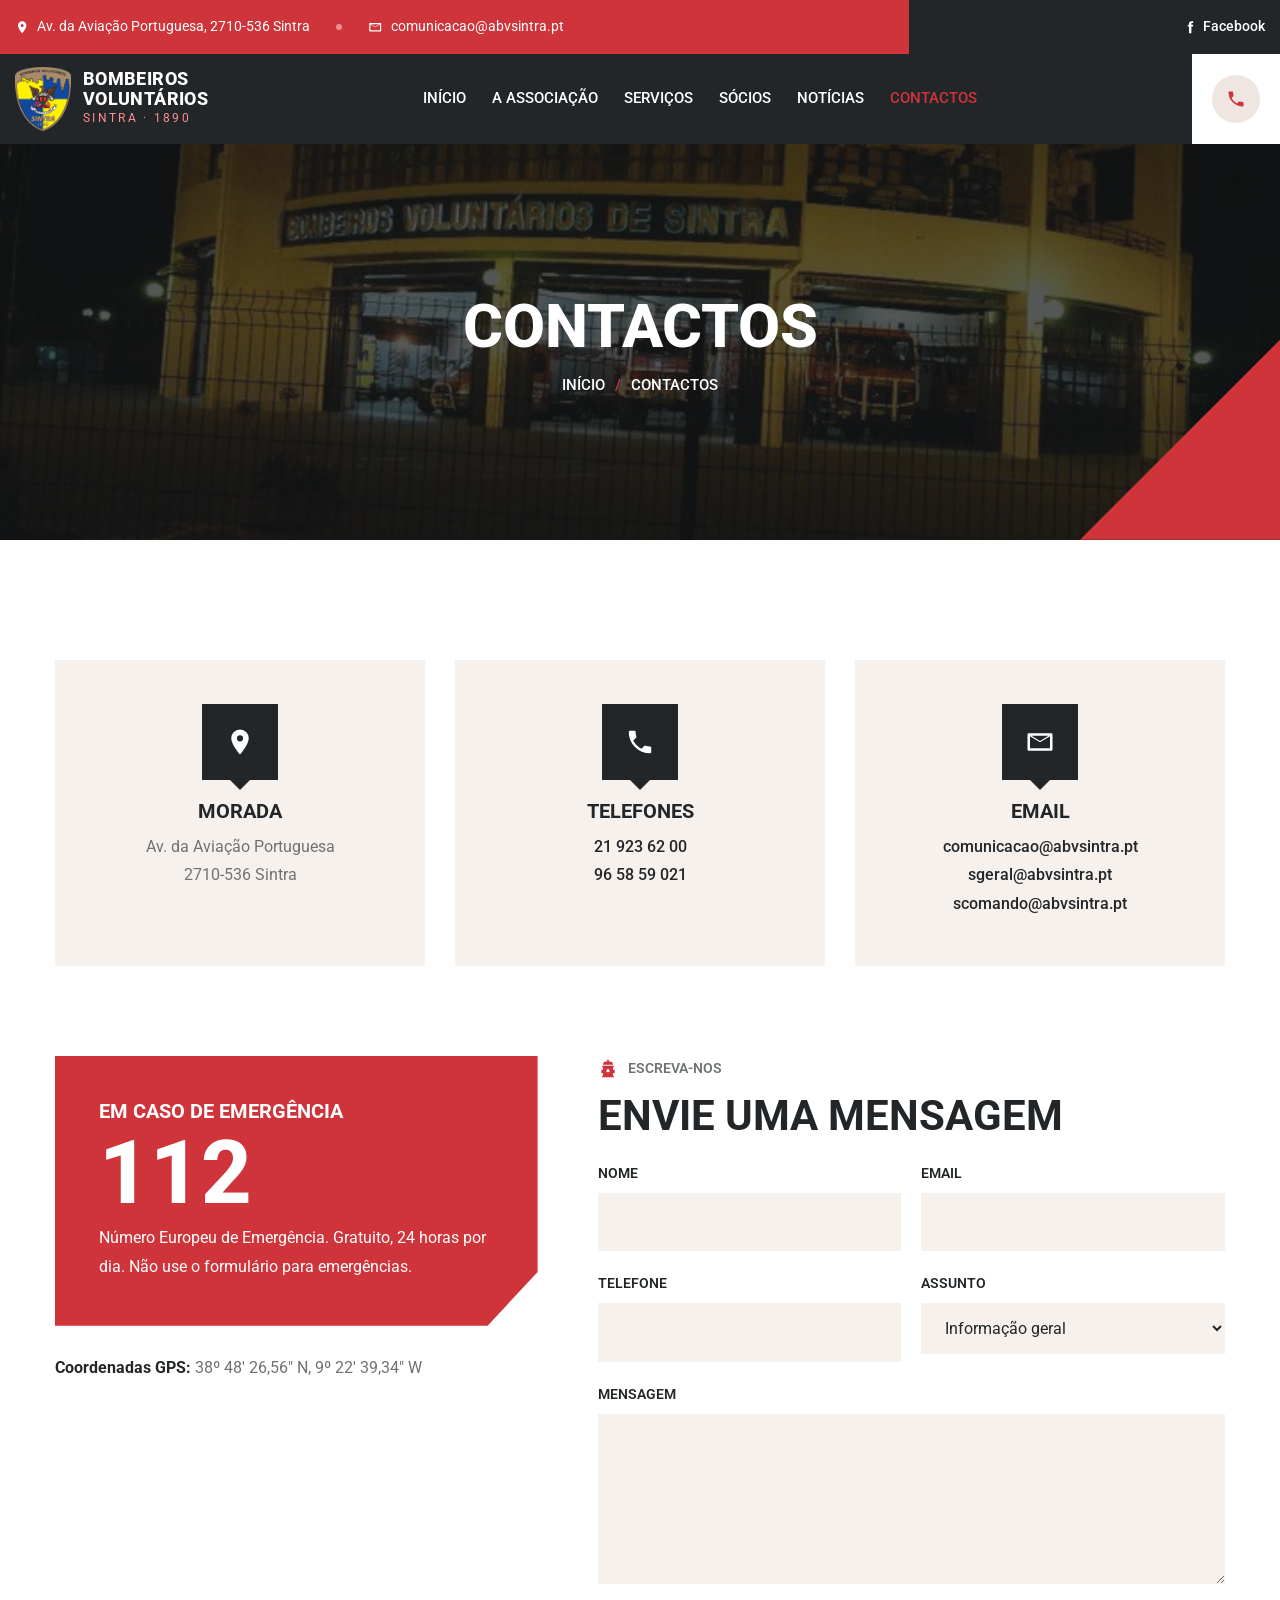
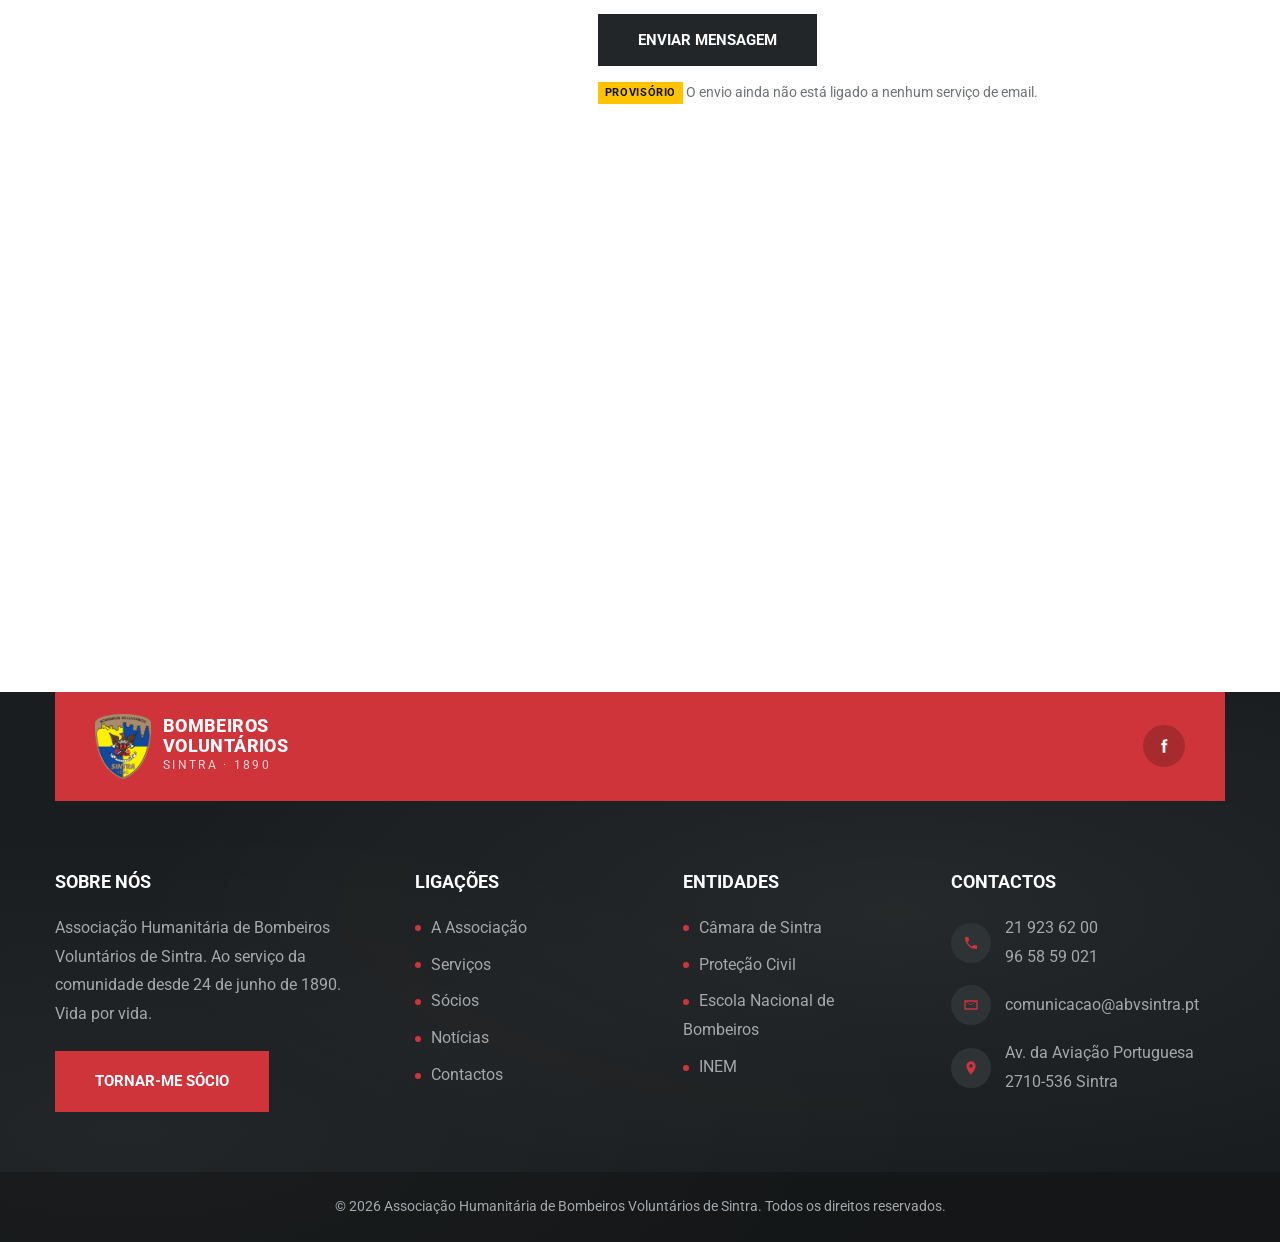
==== commit 4962cca5: "Aproxima o design da estrutura do Firdip Barra superior dividida, cabeçalho escuro com botão de emer" ====
--- a/contactos.html
+++ b/contactos.html
@@ -5,11 +5,11 @@
   <meta name="viewport" content="width=device-width, initial-scale=1">
   <title>Contactos | Bombeiros Voluntários de Sintra</title>
   <meta name="description" content="Morada, telefones e emails da Associação Humanitária de Bombeiros Voluntários de Sintra.">
-  <meta name="theme-color" content="#d31f26">
+  <meta name="theme-color" content="#222628">
   <link rel="icon" href="assets/img/logo-abvsintra.png" type="image/png">
   <link rel="preconnect" href="https://fonts.googleapis.com">
   <link rel="preconnect" href="https://fonts.gstatic.com" crossorigin>
-  <link href="https://fonts.googleapis.com/css2?family=Barlow+Condensed:wght@600;700;800&family=Barlow:wght@400;500;600;700&display=swap" rel="stylesheet">
+  <link href="https://fonts.googleapis.com/css2?family=Roboto:wght@400;500;600;700;800&display=swap" rel="stylesheet">
   <link rel="stylesheet" href="assets/css/style.css">
 </head>
 <body>
@@ -17,14 +17,21 @@
     <symbol id="i-phone" viewBox="0 0 24 24"><path d="M6.6 10.8a15.1 15.1 0 0 0 6.6 6.6l2.2-2.2a1 1 0 0 1 1-.25 11.4 11.4 0 0 0 3.6.57 1 1 0 0 1 1 1V20a1 1 0 0 1-1 1A17 17 0 0 1 3 4a1 1 0 0 1 1-1h3.5a1 1 0 0 1 1 1c0 1.25.2 2.45.57 3.57a1 1 0 0 1-.25 1z"/></symbol>
     <symbol id="i-mail" viewBox="0 0 24 24"><path d="M3 5h18a1 1 0 0 1 1 1v12a1 1 0 0 1-1 1H3a1 1 0 0 1-1-1V6a1 1 0 0 1 1-1zm9 7.2L4 7.3V17h16V7.3zM5.2 7l6.8 4.2L18.8 7z"/></symbol>
     <symbol id="i-pin" viewBox="0 0 24 24"><path d="M12 2a7 7 0 0 1 7 7c0 5.2-7 13-7 13S5 14.2 5 9a7 7 0 0 1 7-7zm0 4.5A2.5 2.5 0 1 0 12 11.5 2.5 2.5 0 0 0 12 6.5z"/></symbol>
-    <symbol id="i-clock" viewBox="0 0 24 24"><path d="M12 2a10 10 0 1 1 0 20 10 10 0 0 1 0-20zm0 2a8 8 0 1 0 0 16 8 8 0 0 0 0-16zm1 3v4.6l3.5 2.1-1 1.7L11 12.7V7z"/></symbol>
-    <symbol id="i-fire" viewBox="0 0 24 24"><path d="M12 2s1 3.2-1.3 6.2C9 10.4 7 12 7 15a5 5 0 0 0 10 0c0-2-1-3.5-1-3.5s-.3 1.8-1.8 2.5c.6-3.3-.7-6.6-2.2-8C12.8 4 12 2 12 2zm0 20a7 7 0 0 1-7-7c0-3.8 2.5-6 4.1-8.1C10.6 5 11 3.3 10.9 1c3.8 1.5 8.1 6.4 8.1 12 0 .7 0 1.4-.1 2A7 7 0 0 1 12 22z"/></symbol>
-    <symbol id="i-pulse" viewBox="0 0 24 24"><path d="M12 21s-8-5.2-8-11a4.5 4.5 0 0 1 8-2.8A4.5 4.5 0 0 1 20 10c0 .7-.1 1.4-.3 2H15l-1.5-2.5-2.5 5-1.5-2.5H4.9C6.6 16.6 12 20 12 20zM3 13h5.4l1.1 1.8 2.5-5 2 3.2H22v2h-7.1L13.5 12 11 17l-2.4-4H3z"/></symbol>
+    <symbol id="i-fire" viewBox="0 0 24 24"><path d="M12 22a7 7 0 0 1-7-7c0-3.8 2.5-6 4.1-8.1C10.6 5 11 3.3 10.9 1c3.8 1.5 8.1 6.4 8.1 12 0 .7 0 1.4-.1 2A7 7 0 0 1 12 22zm0-2a3 3 0 0 0 3-3c0-1.6-1-2.7-1.6-3.6-.4 1.4-1.2 2-2 2.2.3-1.4 0-2.9-.9-3.9C10 12.9 9 14.3 9 17a3 3 0 0 0 3 3z"/></symbol>
+    <symbol id="i-truck" viewBox="0 0 24 24"><path d="M2 6h11v3h4.4l3.6 4.4V18h-2a2.5 2.5 0 0 1-5 0H9a2.5 2.5 0 0 1-5 0H2zm11 5v3h6.4L17 11zM6.5 19.2a1.2 1.2 0 1 0 0-2.4 1.2 1.2 0 0 0 0 2.4zm10 0a1.2 1.2 0 1 0 0-2.4 1.2 1.2 0 0 0 0 2.4zM4 8v3h3V8zm5 0v3h2V8zM13 2h8v2h-8z"/></symbol>
+    <symbol id="i-ambulance" viewBox="0 0 24 24"><path d="M1 6h13v3h4l4 4.5V18h-2a2.5 2.5 0 0 1-5 0H9a2.5 2.5 0 0 1-5 0H1zm13 5v3h6l-2.6-3zM6.5 19.2a1.2 1.2 0 1 0 0-2.4 1.2 1.2 0 0 0 0 2.4zm10 0a1.2 1.2 0 1 0 0-2.4 1.2 1.2 0 0 0 0 2.4zM6.5 8v2h-2v2h2v2h2v-2h2v-2h-2V8z"/></symbol>
+    <symbol id="i-heart" viewBox="0 0 24 24"><path d="M12 21s-8.5-5.3-8.5-11.3A4.7 4.7 0 0 1 12 6.9a4.7 4.7 0 0 1 8.5 2.8C20.5 15.7 12 21 12 21zm-1-11v2.5H8.5v2H11V17h2v-2.5h2.5v-2H13V10z"/></symbol>
     <symbol id="i-shield" viewBox="0 0 24 24"><path d="M12 2l8 3v6c0 5-3.4 9.7-8 11-4.6-1.3-8-6-8-11V5zm-1 13.6l6.2-6.2-1.4-1.4L11 12.8 8.2 10l-1.4 1.4z"/></symbol>
-    <symbol id="i-hands" viewBox="0 0 24 24"><path d="M16 11a3 3 0 1 0 0-6 3 3 0 0 0 0 6zm-8 0a3 3 0 1 0 0-6 3 3 0 0 0 0 6zm0 2c-2.7 0-8 1.3-8 4v3h16v-3c0-2.7-5.3-4-8-4zm8 0c-.3 0-.7 0-1.1.1A4.2 4.2 0 0 1 17 17v3h7v-3c0-2.7-5.3-4-8-4z"/></symbol>
+    <symbol id="i-users" viewBox="0 0 24 24"><path d="M16 11a3 3 0 1 0 0-6 3 3 0 0 0 0 6zm-8 0a3 3 0 1 0 0-6 3 3 0 0 0 0 6zm0 2c-2.7 0-8 1.3-8 4v3h16v-3c0-2.7-5.3-4-8-4zm8 0c-.3 0-.7 0-1.1.1A4.2 4.2 0 0 1 17 17v3h7v-3c0-2.7-5.3-4-8-4z"/></symbol>
+    <symbol id="i-rope" viewBox="0 0 24 24"><path d="M12 2a3 3 0 0 1 3 3c0 1.3-.8 2.4-2 2.8V11h4v2h-4v9h-2v-9H7v-2h4V7.8A3 3 0 0 1 12 2zm0 2a1 1 0 1 0 0 2 1 1 0 0 0 0-2z"/></symbol>
+    <symbol id="i-clock" viewBox="0 0 24 24"><path d="M12 3a9.5 9.5 0 1 1 0 19 9.5 9.5 0 0 1 0-19zm0 2a7.5 7.5 0 1 0 0 15 7.5 7.5 0 0 0 0-15zm1 2.5v5l3.5 2-1 1.7L11 13.6V7.5zM9 0h6v2H9z"/></symbol>
+    <symbol id="i-medal" viewBox="0 0 24 24"><path d="M7 2h10l-3 6.2A6 6 0 1 1 10 8.2zm5 8a4 4 0 1 0 0 8 4 4 0 0 0 0-8zm0 1.5l1.2 2.3 2.5.4-1.8 1.7.4 2.5-2.3-1.2-2.3 1.2.4-2.5-1.8-1.7 2.5-.4z"/></symbol>
+    <symbol id="i-map" viewBox="0 0 24 24"><path d="M3 5l6-2 6 2 6-2v16l-6 2-6-2-6 2zm7 .3v12.4l4 1.3V6.6z"/></symbol>
+    <symbol id="i-calendar" viewBox="0 0 24 24"><path d="M7 2h2v2h6V2h2v2h3a1 1 0 0 1 1 1v15a1 1 0 0 1-1 1H4a1 1 0 0 1-1-1V5a1 1 0 0 1 1-1h3zm12 7H5v10h14z"/></symbol>
     <symbol id="i-check" viewBox="0 0 24 24"><path d="M12 2a10 10 0 1 1 0 20 10 10 0 0 1 0-20zm-1.2 13.6l6.4-6.4-1.4-1.4-5 5-2.4-2.4-1.4 1.4z"/></symbol>
     <symbol id="i-arrow" viewBox="0 0 24 24"><path d="M13.2 5.3l6.7 6.7-6.7 6.7-1.4-1.4 4.3-4.3H4v-2h12.1l-4.3-4.3z"/></symbol>
     <symbol id="i-facebook" viewBox="0 0 24 24"><path d="M14 8V6.2c0-.8.2-1.2 1.4-1.2H17V2h-2.6C11.3 2 10 3.5 10 6v2H8v3h2v11h4V11h2.7l.3-3z"/></symbol>
+    <symbol id="i-hydrant" viewBox="0 0 24 24"><path d="M11 1h2v2h1a4 4 0 0 1 4 4H6a4 4 0 0 1 4-4h1zM5 8h14v2h-1v3h2v4h-2v3h1v2H5v-2h1v-3H4v-4h2v-3H5zm7 4a2 2 0 1 0 0 4 2 2 0 0 0 0-4z"/></symbol>
   </svg>
 
   <a class="skip-link" href="#conteudo">Saltar para o conteúdo</a>
@@ -34,10 +41,9 @@
       <ul class="info">
         <li><svg class="icon" aria-hidden="true"><use href="#i-pin"/></svg>Av. da Aviação Portuguesa, 2710-536 Sintra</li>
         <li class="hide-sm"><svg class="icon" aria-hidden="true"><use href="#i-mail"/></svg><a href="mailto:comunicacao@abvsintra.pt">comunicacao@abvsintra.pt</a></li>
-        <li class="hide-sm"><svg class="icon" aria-hidden="true"><use href="#i-clock"/></svg>Ao serviço 24 horas por dia</li>
       </ul>
       <ul class="social">
-        <li><a href="https://www.facebook.com/bombeirossintra/" aria-label="Facebook" target="_blank" rel="noopener"><svg class="icon" aria-hidden="true"><use href="#i-facebook"/></svg></a></li>
+        <li><a href="https://www.facebook.com/bombeirossintra/" target="_blank" rel="noopener"><svg class="icon" aria-hidden="true"><use href="#i-facebook"/></svg>Facebook</a></li>
       </ul>
     </div>
   </div>
@@ -45,8 +51,8 @@
   <header class="site-header">
     <div class="container">
       <a class="brand" href="index.html">
-        <img src="assets/img/logo-abvsintra.png" alt="Emblema dos Bombeiros Voluntários de Sintra" width="58" height="67">
-        <span><strong>Bombeiros Voluntários</strong><small>Sintra · desde 1890</small></span>
+        <img src="assets/img/logo-abvsintra.png" alt="Emblema dos Bombeiros Voluntários de Sintra" width="56" height="65">
+        <span><strong>Bombeiros<br>Voluntários</strong><small>Sintra · 1890</small></span>
       </a>
       <nav class="nav" id="menu" aria-label="Menu principal">
         <ul>
@@ -60,7 +66,7 @@
       </nav>
       <a class="header-call" href="tel:112">
         <span class="ring"><svg class="icon" aria-hidden="true"><use href="#i-phone"/></svg></span>
-        <span><small>Emergência</small><strong>112</strong></span>
+        <span class="txt"><small>Emergência</small><strong>112</strong></span>
       </a>
       <button class="nav-toggle" aria-expanded="false" aria-controls="menu" aria-label="Abrir menu">
         <span></span><span></span><span></span>
@@ -108,12 +114,11 @@
               <p style="margin:12px 0 0">Número Europeu de Emergência. Gratuito, 24 horas por dia. Não use o formulário para emergências.</p>
             </div>
             <p style="margin-top:28px"><strong style="color:var(--heading)">Coordenadas GPS:</strong> 38º 48′ 26,56″ N, 9º 22′ 39,34″ W</p>
-            <p>Chamadas para rede fixa e móvel nacional.</p>
           </div>
 
           <form class="form reveal" action="#" method="post">
-            <div class="tagline">Escreva-nos</div>
-            <h2 style="font-size:2.4rem">Envie uma mensagem</h2>
+            <div class="tagline"><svg class="icon" aria-hidden="true"><use href="#i-hydrant"/></svg>Escreva-nos</div>
+            <h2>Envie uma mensagem</h2>
             <div class="row">
               <div class="field"><label for="nome">Nome</label><input id="nome" name="nome" required autocomplete="name"></div>
               <div class="field"><label for="email">Email</label><input id="email" name="email" type="email" required autocomplete="email"></div>
@@ -133,7 +138,7 @@
               </div>
             </div>
             <div class="field"><label for="mensagem">Mensagem</label><textarea id="mensagem" name="mensagem" required></textarea></div>
-            <button class="btn btn-red" type="submit">Enviar mensagem <svg class="icon" aria-hidden="true"><use href="#i-arrow"/></svg></button>
+            <button class="btn btn-dark" type="submit">Enviar mensagem</button>
             <p class="form-note"><span class="placeholder-tag">Provisório</span> O envio ainda não está ligado a nenhum serviço de email.</p>
             <p class="form-status" role="status" aria-live="polite"></p>
           </form>
@@ -148,21 +153,24 @@
   <footer class="site-footer">
     <div class="footer-top">
       <div class="container">
-        <a class="brand" href="index.html">
-          <img src="assets/img/logo-abvsintra.png" alt="" width="58" height="67">
-          <span><strong>Bombeiros Voluntários</strong><small>Sintra · desde 1890</small></span>
-        </a>
-        <a class="footer-emergency" href="tel:112"><svg class="icon" aria-hidden="true"><use href="#i-phone"/></svg><span>Emergência<br><strong>112</strong></span></a>
+        <div class="footer-bar">
+          <a class="brand" href="index.html">
+            <img src="assets/img/logo-abvsintra.png" alt="" width="56" height="65">
+            <span><strong>Bombeiros<br>Voluntários</strong><small>Sintra · 1890</small></span>
+          </a>
+          <div class="social"><a href="https://www.facebook.com/bombeirossintra/" aria-label="Facebook" target="_blank" rel="noopener"><svg class="icon" aria-hidden="true"><use href="#i-facebook"/></svg></a></div>
+        </div>
       </div>
     </div>
     <div class="footer-main">
       <div class="container footer-grid">
         <div>
-          <h4>Vida por vida</h4>
-          <p>Associação Humanitária de Bombeiros Voluntários de Sintra. Ao serviço da comunidade desde 24 de junho de 1890, a proteger, socorrer e salvar vidas.</p>
-        </div>
-        <div>
-          <h4>Navegação</h4>
+          <h4>Sobre nós</h4>
+          <p>Associação Humanitária de Bombeiros Voluntários de Sintra. Ao serviço da comunidade desde 24 de junho de 1890. Vida por vida.</p>
+          <a class="btn btn-red" href="socios.html" style="margin-top:6px">Tornar-me sócio</a>
+        </div>
+        <div>
+          <h4>Ligações</h4>
           <ul class="footer-links">
             <li><a href="sobre.html">A Associação</a></li>
             <li><a href="servicos.html">Serviços</a></li>
@@ -172,10 +180,10 @@
           </ul>
         </div>
         <div>
-          <h4>Ligações úteis</h4>
+          <h4>Entidades</h4>
           <ul class="footer-links">
-            <li><a href="https://www.cm-sintra.pt/" target="_blank" rel="noopener">Câmara Municipal de Sintra</a></li>
-            <li><a href="https://www.prociv.gov.pt/" target="_blank" rel="noopener">Proteção Civil (ANEPC)</a></li>
+            <li><a href="https://www.cm-sintra.pt/" target="_blank" rel="noopener">Câmara de Sintra</a></li>
+            <li><a href="https://www.prociv.gov.pt/" target="_blank" rel="noopener">Proteção Civil</a></li>
             <li><a href="https://www.enb.pt/" target="_blank" rel="noopener">Escola Nacional de Bombeiros</a></li>
             <li><a href="https://www.inem.pt/" target="_blank" rel="noopener">INEM</a></li>
           </ul>
@@ -183,19 +191,14 @@
         <div>
           <h4>Contactos</h4>
           <ul class="footer-contact">
-            <li><svg class="icon" aria-hidden="true"><use href="#i-pin"/></svg><span>Av. da Aviação Portuguesa<br>2710-536 Sintra</span></li>
-            <li><svg class="icon" aria-hidden="true"><use href="#i-phone"/></svg><a href="tel:+351219236200">21 923 62 00</a></li>
-            <li><svg class="icon" aria-hidden="true"><use href="#i-mail"/></svg><a href="mailto:comunicacao@abvsintra.pt">comunicacao@abvsintra.pt</a></li>
+            <li><span class="ico"><svg class="icon" aria-hidden="true"><use href="#i-phone"/></svg></span><span><a href="tel:+351219236200">21 923 62 00</a><br><a href="tel:+351965859021">96 58 59 021</a></span></li>
+            <li><span class="ico"><svg class="icon" aria-hidden="true"><use href="#i-mail"/></svg></span><a href="mailto:comunicacao@abvsintra.pt">comunicacao@abvsintra.pt</a></li>
+            <li><span class="ico"><svg class="icon" aria-hidden="true"><use href="#i-pin"/></svg></span><span>Av. da Aviação Portuguesa<br>2710-536 Sintra</span></li>
           </ul>
         </div>
       </div>
     </div>
-    <div class="footer-bottom">
-      <div class="container">
-        <span>© <span data-year>2026</span> Associação Humanitária de Bombeiros Voluntários de Sintra</span>
-        <a href="https://www.facebook.com/bombeirossintra/" target="_blank" rel="noopener">Siga-nos no Facebook</a>
-      </div>
-    </div>
+    <div class="footer-bottom">© <span data-year>2026</span> Associação Humanitária de Bombeiros Voluntários de Sintra. Todos os direitos reservados.</div>
   </footer>
 
   <script src="assets/js/main.js"></script>
--- a/assets/css/style.css
+++ b/assets/css/style.css
@@ -3,29 +3,28 @@
    ========================================================================== */
 
 :root {
-  --red: #d31f26;
-  --red-dark: #a9151b;
-  --dark: #121417;
-  --dark-2: #1c1f24;
-  --dark-3: #262a31;
-  --gray: #f3f1ee;
-  --line: #e6e2dc;
-  --text: #4d525a;
-  --heading: #121417;
+  --red: #d0343b;
+  --red-dark: #a8242a;
+  --dark: #222628;
+  --dark-2: #1a1d1f;
+  --dark-3: #2e3336;
+  --beige: #f0e6e1;
+  --beige-2: #f7f1ee;
+  --line: #e8e1dc;
+  --text: #6f7274;
+  --heading: #222628;
   --white: #ffffff;
-  --gold: #a38b6d;
-  --max: 1240px;
-  --font-head: "Barlow Condensed", "Arial Narrow", Arial, sans-serif;
-  --font-body: "Barlow", "Helvetica Neue", Arial, sans-serif;
+  --max: 1200px;
+  --font: "Roboto", "Helvetica Neue", Arial, sans-serif;
 }
 
 *, *::before, *::after { box-sizing: border-box; }
 html { scroll-behavior: smooth; }
 body {
   margin: 0;
-  font-family: var(--font-body);
-  font-size: 1.0625rem;
-  line-height: 1.7;
+  font-family: var(--font);
+  font-size: 1rem;
+  line-height: 1.8;
   color: var(--text);
   background: var(--white);
   -webkit-font-smoothing: antialiased;
@@ -33,64 +32,57 @@
 img { max-width: 100%; display: block; }
 a { color: inherit; }
 h1, h2, h3, h4 {
-  font-family: var(--font-head);
+  font-family: var(--font);
   color: var(--heading);
   text-transform: uppercase;
-  line-height: 1.05;
+  line-height: 1.15;
+  font-weight: 700;
   margin: 0 0 0.5em;
-  letter-spacing: 0.01em;
-}
-h1 { font-size: clamp(2.8rem, 7vw, 5.8rem); font-weight: 800; }
-h2 { font-size: clamp(2.2rem, 4.6vw, 3.6rem); font-weight: 800; }
-h3 { font-size: 1.6rem; font-weight: 700; }
+}
+h1 { font-size: clamp(2.4rem, 5.6vw, 4.6rem); font-weight: 800; line-height: 1.1; }
+h2 { font-size: clamp(1.8rem, 3.4vw, 2.6rem); }
+h3 { font-size: 1.25rem; }
 p { margin: 0 0 1em; }
 
-.container { width: 100%; max-width: var(--max); margin: 0 auto; padding: 0 20px; }
+.container { width: 100%; max-width: var(--max); margin: 0 auto; padding: 0 15px; }
 .icon { width: 1em; height: 1em; fill: currentColor; flex-shrink: 0; }
 
-.skip-link { position: absolute; left: -9999px; top: 0; background: var(--red); color: #fff; padding: 10px 16px; z-index: 200; }
+.skip-link { position: absolute; left: -9999px; top: 0; background: var(--red); color: #fff; padding: 10px 16px; z-index: 300; }
 .skip-link:focus { left: 10px; top: 10px; }
 :focus-visible { outline: 3px solid var(--red); outline-offset: 3px; }
 
 .placeholder-tag {
   display: inline-block;
-  font-family: var(--font-body);
-  font-size: 0.7rem;
+  font-size: 0.68rem;
   font-weight: 700;
-  letter-spacing: 0.08em;
+  letter-spacing: 0.06em;
   text-transform: uppercase;
   background: #ffc400;
   color: #111;
-  padding: 2px 8px;
-  border-radius: 3px;
+  padding: 1px 7px;
   vertical-align: middle;
-}
-
-/* ---------- Títulos de secção ---------- */
+  line-height: 1.8;
+}
+
+/* ---------- Etiqueta de secção (ícone + texto) ---------- */
 
 .tagline {
-  display: inline-flex;
+  display: flex;
   align-items: center;
   gap: 10px;
-  font-family: var(--font-head);
-  font-weight: 700;
-  font-size: 1.05rem;
-  letter-spacing: 0.14em;
+  font-size: 0.9rem;
+  font-weight: 600;
   text-transform: uppercase;
-  color: var(--red);
-  margin-bottom: 14px;
-}
-.tagline::before, .tagline.center::after {
-  content: "";
-  width: 34px;
-  height: 3px;
-  background: var(--red);
-}
-.section-title { margin-bottom: 56px; }
+  color: var(--text);
+  margin-bottom: 10px;
+}
+.tagline .icon { color: var(--red); width: 20px; height: 20px; }
+.on-dark .tagline { color: var(--white); }
+.section-title { margin-bottom: 50px; }
 .section-title.center { text-align: center; }
-.section-title.center p { max-width: 40em; margin: 0 auto; }
-.on-dark h2, .on-dark h3, .on-dark h4 { color: var(--white); }
-.on-dark { color: #b8bdc5; }
+.section-title.center .tagline { justify-content: center; }
+.section-title.center p { max-width: 38em; margin: 0 auto; }
+.on-dark h2, .on-dark h3 { color: var(--white); }
 
 /* ---------- Botões ---------- */
 
@@ -98,555 +90,500 @@
   display: inline-flex;
   align-items: center;
   gap: 10px;
-  font-family: var(--font-head);
+  font-family: var(--font);
   font-weight: 700;
-  font-size: 1.05rem;
-  letter-spacing: 0.1em;
+  font-size: 0.95rem;
   text-transform: uppercase;
   text-decoration: none;
-  padding: 16px 32px;
+  padding: 17px 40px;
   border: 0;
   cursor: pointer;
   position: relative;
   overflow: hidden;
   z-index: 0;
-  transition: color 0.3s;
+  transition: color 0.4s;
 }
 .btn::before {
   content: "";
   position: absolute;
   inset: 0;
-  transform: scaleX(0);
-  transform-origin: right;
-  transition: transform 0.35s ease;
+  transform: scaleY(0);
+  transform-origin: bottom;
+  transition: transform 0.4s ease;
   z-index: -1;
 }
-.btn:hover::before { transform: scaleX(1); transform-origin: left; }
+.btn:hover::before { transform: scaleY(1); }
+.btn-dark { background: var(--dark); color: var(--white); }
+.btn-dark::before { background: var(--red); }
 .btn-red { background: var(--red); color: var(--white); }
 .btn-red::before { background: var(--dark); }
-.btn-dark { background: var(--dark); color: var(--white); }
-.btn-dark::before { background: var(--red); }
-.btn-white { background: var(--white); color: var(--dark); }
-.btn-white::before { background: var(--dark); }
-.btn-white:hover { color: var(--white); }
+.btn-light { background: var(--beige); color: var(--dark); }
+.btn-light::before { background: var(--red); }
+.btn-light:hover { color: var(--white); }
 
 /* ---------- Barra superior ---------- */
 
-.topbar { background: var(--dark); color: #aeb3bb; font-size: 0.9rem; }
-.topbar .container { display: flex; justify-content: space-between; align-items: center; gap: 16px; min-height: 46px; }
-.topbar ul { list-style: none; margin: 0; padding: 0; display: flex; gap: 28px; }
+.topbar {
+  color: var(--white);
+  font-size: 0.9rem;
+  background: linear-gradient(90deg, var(--red) 0 71%, var(--dark) 71% 100%);
+}
+.topbar .container { display: flex; justify-content: space-between; align-items: center; min-height: 54px; gap: 16px; max-width: 1440px; }
+.topbar ul { list-style: none; margin: 0; padding: 0; display: flex; align-items: center; gap: 26px; }
 .topbar li { display: flex; align-items: center; gap: 8px; }
-.topbar .icon { color: var(--red); }
+.topbar .info li + li::before { content: ""; width: 6px; height: 6px; background: rgba(255,255,255,0.45); border-radius: 50%; margin-right: 18px; }
 .topbar a { text-decoration: none; }
-.topbar a:hover { color: var(--white); }
-.topbar .social { gap: 8px; }
-.topbar .social a {
-  width: 30px; height: 30px; display: grid; place-items: center;
-  background: var(--dark-3); color: var(--white); border-radius: 50%;
-}
-.topbar .social a:hover { background: var(--red); }
-.topbar .social .icon { color: inherit; width: 14px; height: 14px; }
+.topbar a:hover { opacity: 0.8; }
+.topbar .social a { display: flex; align-items: center; gap: 6px; font-weight: 500; }
 
 /* ---------- Cabeçalho ---------- */
 
-.site-header {
-  position: sticky;
-  top: 0;
-  z-index: 100;
-  background: var(--white);
-  box-shadow: 0 6px 30px -12px rgba(0, 0, 0, 0.18);
-}
-.site-header .container { display: flex; align-items: center; justify-content: space-between; gap: 24px; min-height: 92px; }
-.brand { display: flex; align-items: center; gap: 14px; text-decoration: none; }
-.brand img { width: 58px; height: auto; }
-.brand strong {
-  display: block;
-  font-family: var(--font-head);
-  font-weight: 800;
-  font-size: 1.35rem;
-  text-transform: uppercase;
-  color: var(--heading);
-  line-height: 1;
-}
-.brand small {
-  display: block;
-  font-size: 0.78rem;
-  font-weight: 600;
-  letter-spacing: 0.16em;
-  text-transform: uppercase;
-  color: var(--red);
-  margin-top: 4px;
-  white-space: nowrap;
-}
-
-.nav ul { list-style: none; margin: 0; padding: 0; display: flex; gap: 4px; }
+.site-header { position: sticky; top: 0; z-index: 100; background: var(--dark); }
+.site-header .container { display: flex; align-items: stretch; justify-content: space-between; gap: 24px; min-height: 90px; max-width: 1440px; padding-right: 0; }
+.brand { display: flex; align-items: center; gap: 12px; text-decoration: none; }
+.brand img { width: 56px; height: auto; }
+.brand strong { display: block; font-weight: 800; font-size: 1.15rem; text-transform: uppercase; color: var(--white); line-height: 1.05; letter-spacing: 0.02em; }
+.brand small { display: block; font-size: 0.72rem; letter-spacing: 0.2em; text-transform: uppercase; color: #ff8e92; white-space: nowrap; }
+
+.nav { display: flex; align-items: center; }
+.nav ul { list-style: none; margin: 0; padding: 0; display: flex; gap: 6px; }
 .nav a {
   display: block;
-  font-family: var(--font-head);
-  font-weight: 700;
-  font-size: 1.1rem;
-  letter-spacing: 0.06em;
+  font-weight: 500;
+  font-size: 1rem;
   text-transform: uppercase;
   text-decoration: none;
-  color: var(--heading);
-  padding: 10px 12px;
+  color: var(--white);
+  padding: 10px 14px;
   white-space: nowrap;
+  transition: color 0.3s;
+}
+.nav a:hover, .nav a[aria-current="page"] { color: var(--red); }
+
+.header-call { display: flex; align-items: center; gap: 14px; text-decoration: none; background: var(--white); padding: 0 34px; }
+.header-call .ring { width: 48px; height: 48px; border-radius: 50%; background: var(--beige); color: var(--red); display: grid; place-items: center; transition: background 0.3s, color 0.3s; }
+.header-call:hover .ring { background: var(--red); color: var(--white); }
+.header-call .ring .icon { width: 20px; height: 20px; }
+.header-call small { display: block; font-size: 0.8rem; color: var(--text); line-height: 1.2; }
+.header-call strong { font-size: 1.25rem; color: var(--heading); line-height: 1.2; }
+
+.nav-toggle { display: none; align-self: center; background: none; border: 0; width: 46px; height: 46px; padding: 10px; margin-right: 15px; cursor: pointer; }
+.nav-toggle span { display: block; height: 2px; background: var(--white); margin: 6px 0; transition: transform 0.25s, opacity 0.25s; }
+
+/* ---------- Slider principal ---------- */
+
+.main-slider { position: relative; height: 820px; overflow: hidden; background: var(--dark-2); color: var(--white); }
+.slide {
+  position: absolute;
+  inset: 0;
+  opacity: 0;
+  visibility: hidden;
+  transition: opacity 1s ease, visibility 1s;
+}
+.slide.is-active { opacity: 1; visibility: visible; }
+.slide-bg {
+  position: absolute;
+  inset: 0;
+  background: center / cover no-repeat;
+  transform: scale(1.08);
+  transition: transform 7s linear;
+}
+.slide.is-active .slide-bg { transform: scale(1); }
+.slide-bg::after { content: ""; position: absolute; inset: 0; background: rgba(22, 24, 26, 0.62); }
+.slide .container { position: relative; z-index: 1; height: 100%; display: flex; align-items: center; }
+.slide-content {
   position: relative;
-}
-.nav a::after {
+  padding: 90px 0;
+  width: 100%;
+}
+.slide-content::before {
   content: "";
   position: absolute;
-  left: 14px; right: 14px; bottom: 4px;
-  height: 2px;
+  top: 0; bottom: 0;
+  left: -100vw; right: 18%;
+  background: linear-gradient(90deg, rgba(208, 52, 59, 0.5), rgba(208, 52, 59, 0.25));
+  z-index: -1;
+}
+.slide-content::after {
+  content: "";
+  position: absolute;
+  top: 0; bottom: 0;
+  right: 18%;
+  width: 4px;
   background: var(--red);
-  transform: scaleX(0);
-  transition: transform 0.25s;
-}
-.nav a:hover::after, .nav a[aria-current="page"]::after { transform: scaleX(1); }
-.nav a[aria-current="page"] { color: var(--red); }
-
-.header-call { display: flex; align-items: center; gap: 12px; text-decoration: none; }
-.header-call .ring {
-  width: 52px; height: 52px; border-radius: 50%;
-  background: var(--red); color: var(--white);
-  display: grid; place-items: center;
-  box-shadow: 0 0 0 6px rgba(211, 31, 38, 0.15);
-  animation: pulse 2.2s infinite;
-}
-.header-call .ring .icon { width: 22px; height: 22px; }
-.header-call small { display: block; font-size: 0.8rem; text-transform: uppercase; letter-spacing: 0.1em; font-weight: 600; }
-.header-call strong { font-family: var(--font-head); font-size: 1.6rem; color: var(--heading); line-height: 1; }
-@keyframes pulse {
-  0% { box-shadow: 0 0 0 0 rgba(211, 31, 38, 0.45); }
-  70% { box-shadow: 0 0 0 14px rgba(211, 31, 38, 0); }
-  100% { box-shadow: 0 0 0 0 rgba(211, 31, 38, 0); }
-}
-
-.nav-toggle { display: none; background: none; border: 0; width: 46px; height: 46px; padding: 10px; cursor: pointer; }
-.nav-toggle span { display: block; height: 3px; background: var(--heading); margin: 5px 0; transition: transform 0.25s, opacity 0.25s; }
-
-/* ---------- Hero ---------- */
-
-.hero {
+}
+.slide h1 { color: var(--white); max-width: 13em; transform: translateY(40px); opacity: 0; transition: all 0.9s 0.3s; }
+.slide p { font-size: 1.15rem; max-width: 36em; font-weight: 500; transform: translateY(40px); opacity: 0; transition: all 0.9s 0.5s; }
+.slide .btn { transform: translateY(40px); opacity: 0; transition: transform 0.9s 0.7s, opacity 0.9s 0.7s, color 0.4s; margin-top: 16px; }
+.slide.is-active h1, .slide.is-active p, .slide.is-active .btn { transform: none; opacity: 1; }
+
+.slider-corner { position: absolute; right: 0; bottom: 0; width: 330px; height: 330px; pointer-events: none; z-index: 3; }
+.slider-corner::before { content: ""; position: absolute; inset: 0; background: var(--white); clip-path: polygon(100% 0, 100% 100%, 0 100%); }
+.slider-corner::after { content: ""; position: absolute; right: 0; bottom: 0; width: 272px; height: 272px; background: var(--red); clip-path: polygon(100% 0, 100% 100%, 0 100%); }
+.slider-dots { position: absolute; right: 60px; bottom: 60px; z-index: 4; display: flex; flex-direction: column; gap: 16px; }
+.slider-dots button { width: 12px; height: 12px; border-radius: 50%; border: 0; padding: 0; background: rgba(255,255,255,0.55); cursor: pointer; position: relative; }
+.slider-dots button[aria-current="true"] { background: var(--white); box-shadow: 0 0 0 5px rgba(255,255,255,0.35); }
+
+/* ---------- Cartões de destaque ---------- */
+
+.features { padding: 120px 0 0; }
+.features-grid { display: grid; grid-template-columns: repeat(4, 1fr); border: 1px solid var(--line); }
+.feature { padding: 44px 30px; border-right: 1px solid var(--line); position: relative; transition: background 0.4s; }
+.feature:last-child { border-right: 0; }
+.feature::before { content: ""; position: absolute; left: -1px; right: -1px; top: -1px; height: 3px; background: var(--red); transform: scaleX(0); transition: transform 0.4s; }
+.feature:hover::before { transform: scaleX(1); }
+.feature .icon { width: 50px; height: 50px; color: #7d8184; margin-bottom: 22px; transition: color 0.4s, transform 0.4s; }
+.feature:hover .icon { color: var(--red); transform: rotateY(180deg); }
+.feature h3 { font-size: 1.15rem; margin-bottom: 10px; }
+.feature p { margin: 0; font-size: 0.95rem; }
+
+/* ---------- Secções ---------- */
+
+.section { padding: 120px 0; position: relative; }
+.section-beige { background: var(--beige-2); }
+.section-dark {
+  background:
+    radial-gradient(ellipse at 20% 30%, rgba(255,255,255,0.04), transparent 50%),
+    radial-gradient(ellipse at 80% 70%, rgba(255,255,255,0.035), transparent 45%),
+    var(--dark);
+}
+
+/* Sobre */
+.about-grid { display: grid; grid-template-columns: 1fr 1fr; gap: 70px; align-items: center; }
+.about-media { position: relative; padding: 0 0 110px; min-height: 560px; }
+.about-media .main { width: 72%; aspect-ratio: 4 / 5; object-fit: cover; position: relative; z-index: 1; }
+.about-media .second { position: absolute; right: 0; bottom: 130px; width: 42%; aspect-ratio: 1; object-fit: cover; z-index: 1; }
+.about-media .bar { position: absolute; right: 60px; top: 30px; width: 24px; height: 300px; background: linear-gradient(180deg, var(--red), transparent); }
+.about-media .exp {
+  position: absolute;
+  left: 36%; bottom: 20px;
+  z-index: 2;
+  background: var(--dark);
+  color: var(--white);
+  text-align: center;
+  padding: 36px 40px;
+  border: 8px solid var(--white);
+}
+.about-media .exp strong { display: block; font-size: 2.6rem; font-weight: 800; color: var(--red); line-height: 1; }
+.about-media .exp span { font-weight: 700; text-transform: uppercase; font-size: 0.95rem; }
+
+.about-points { display: grid; grid-template-columns: 1fr 1fr; gap: 20px; padding: 26px 0; border-bottom: 1px solid var(--line); margin-bottom: 24px; }
+.about-points div { display: flex; align-items: center; gap: 18px; font-weight: 700; color: var(--heading); text-transform: uppercase; line-height: 1.35; }
+.about-points .ico { width: 70px; height: 70px; border-radius: 50%; background: var(--beige); display: grid; place-items: center; flex-shrink: 0; color: var(--heading); transition: background 0.3s, color 0.3s; }
+.about-points div:hover .ico { background: var(--red); color: var(--white); }
+.about-points .ico .icon { width: 32px; height: 32px; }
+
+.checklist { list-style: none; padding: 0; margin: 0 0 34px; }
+.checklist li { display: flex; gap: 12px; align-items: center; padding: 4px 0; font-weight: 500; }
+.checklist .icon { color: var(--red); width: 18px; height: 18px; }
+.checklist.cols { display: grid; grid-template-columns: 1fr 1fr; gap: 4px 20px; }
+
+/* Serviços (cartões brancos sobre fundo escuro) */
+.services-head { display: flex; justify-content: space-between; align-items: flex-end; gap: 24px; margin-bottom: 50px; }
+.services-head h2 { margin: 0; }
+.carousel-nav { display: flex; gap: 20px; }
+.carousel-nav button { width: 50px; height: 50px; border-radius: 50%; border: 0; background: var(--beige); color: var(--dark); cursor: pointer; display: grid; place-items: center; transition: background 0.3s, color 0.3s; }
+.carousel-nav button:hover { background: var(--red); color: var(--white); }
+.carousel-nav .icon { width: 20px; height: 20px; }
+.carousel-nav .prev .icon { transform: rotate(180deg); }
+
+.services-track {
+  display: grid;
+  grid-auto-flow: column;
+  grid-auto-columns: calc((100% - 90px) / 4);
+  gap: 30px;
+  overflow-x: auto;
+  scroll-snap-type: x mandatory;
+  scroll-behavior: smooth;
+  scrollbar-width: none;
+}
+.services-track::-webkit-scrollbar { display: none; }
+.services-grid { display: grid; grid-template-columns: repeat(3, 1fr); gap: 30px; }
+.service-card {
+  background: var(--white);
+  padding: 20px 20px 20px;
   position: relative;
-  min-height: 760px;
+  scroll-snap-align: start;
   display: flex;
+  flex-direction: column;
+}
+.service-card::before { content: ""; position: absolute; right: 0; top: 0; width: 54px; height: 54px; background: var(--beige); clip-path: polygon(0 0, 100% 0, 100% 100%); transition: background 0.3s; }
+.service-card:hover::before { background: var(--red); }
+.service-card .ico { width: 58px; height: 58px; background: var(--beige); color: var(--red); display: grid; place-items: center; margin-bottom: 24px; transition: background 0.3s, color 0.3s; }
+.service-card:hover .ico { background: var(--red); color: var(--white); }
+.service-card .ico .icon { width: 30px; height: 30px; }
+.service-card h3, .on-dark .service-card h3 { font-size: 1.2rem; margin-bottom: 12px; color: var(--heading); }
+.service-card p { font-size: 0.95rem; line-height: 1.6; margin-bottom: 22px; }
+.service-card .img { position: relative; margin-top: auto; overflow: hidden; aspect-ratio: 5 / 4; }
+.service-card .img img { width: 100%; height: 100%; object-fit: cover; transition: transform 0.6s; }
+.service-card:hover .img img { transform: scale(1.08); }
+.service-card .img .go { position: absolute; left: 0; bottom: 0; width: 40px; height: 40px; background: var(--beige); color: var(--red); display: grid; place-items: center; transition: background 0.3s, color 0.3s; }
+.service-card:hover .img .go { background: var(--red); color: var(--white); }
+.service-card .img .go .icon { transform: rotate(-45deg); width: 16px; height: 16px; }
+.section-beige .service-card, .service-card.bordered { border: 1px solid var(--line); }
+
+/* Números */
+.funfact { position: relative; padding: 120px 0; }
+.funfact::before {
+  content: "";
+  position: absolute;
+  left: 0; top: 50%; bottom: 0;
+  width: 100%;
+  background:
+    repeating-linear-gradient(-45deg, rgba(255,255,255,0.08) 0 2px, transparent 2px 26px),
+    var(--red);
+}
+.funfact-grid { position: relative; display: grid; grid-template-columns: repeat(4, 1fr); gap: 30px; }
+.fact { background: var(--beige); text-align: center; padding: 0 20px 44px; position: relative; transition: background 0.3s; }
+.fact:hover { background: var(--white); box-shadow: 0 20px 40px -24px rgba(0,0,0,0.35); }
+.fact .ico { width: 70px; height: 70px; background: var(--dark); color: var(--white); margin: 0 auto 34px; display: grid; place-items: center; position: relative; transform: translateY(-1px); }
+.fact .ico::after { content: ""; position: absolute; bottom: -12px; left: 50%; transform: translateX(-50%); border: 12px solid transparent; border-top-color: var(--dark); border-bottom: 0; }
+.fact .ico .icon { width: 32px; height: 32px; }
+.fact strong { display: block; font-size: 2.6rem; font-weight: 800; color: var(--heading); line-height: 1.1; }
+.fact span { display: block; margin-top: 10px; text-transform: uppercase; font-weight: 600; font-size: 0.9rem; letter-spacing: 0.04em; }
+.fact { margin-top: 0; padding-top: 0; }
+.funfact-grid .fact { padding-top: 0; }
+
+/* Mensagem (estilo testemunho) */
+.message-grid { display: grid; grid-template-columns: 1fr 1.1fr; gap: 70px; align-items: center; }
+.message-photo { position: relative; padding: 24px 24px 0 0; }
+.message-photo::before { content: ""; position: absolute; right: 0; top: 0; left: 24px; bottom: 60px; background: var(--beige); }
+.message-photo img { position: relative; width: 100%; aspect-ratio: 4 / 5; object-fit: cover; }
+.message-photo .name { position: relative; background: var(--dark); color: var(--white); text-align: center; padding: 20px; }
+.message-photo .name strong { display: block; text-transform: uppercase; font-size: 1.05rem; }
+.message-photo .name span { font-size: 0.85rem; color: #b9bdc0; }
+.message-text blockquote { margin: 0 0 24px; font-size: 1.15rem; line-height: 1.9; color: var(--text); position: relative; padding-left: 28px; border-left: 4px solid var(--red); }
+.message-text .sign { font-weight: 800; text-transform: uppercase; color: var(--heading); }
+.message-text .sign span { display: block; font-weight: 500; text-transform: none; color: var(--red); }
+
+/* Galeria */
+.gallery-row { display: grid; grid-template-columns: repeat(5, 1fr); gap: 0; }
+.gallery-row a { position: relative; aspect-ratio: 1; overflow: hidden; display: block; }
+.gallery-row img { width: 100%; height: 100%; object-fit: cover; transition: transform 0.6s; }
+.gallery-row a::after { content: "+"; position: absolute; inset: 0; background: rgba(208, 52, 59, 0.8); color: var(--white); font-size: 3rem; font-weight: 300; display: grid; place-items: center; opacity: 0; transition: opacity 0.4s; }
+.gallery-row a:hover::after { opacity: 1; }
+.gallery-row a:hover img { transform: scale(1.1); }
+
+/* Chamada à ação */
+.cta-one { padding: 0; position: relative; z-index: 2; }
+.cta-box {
+  background: var(--red);
+  color: rgba(255,255,255,0.9);
+  padding: 70px 80px;
+  display: flex;
+  justify-content: space-between;
   align-items: center;
-  color: #d9dce1;
-  background: var(--dark) center / cover no-repeat;
-  overflow: hidden;
-  isolation: isolate;
-}
-.hero::before {
-  content: "";
-  position: absolute;
-  inset: 0;
-  background: linear-gradient(90deg, rgba(10, 11, 13, 0.92) 0%, rgba(10, 11, 13, 0.7) 45%, rgba(10, 11, 13, 0.15) 100%);
-  z-index: -1;
-}
-.hero::after {
-  content: "";
-  position: absolute;
-  right: 0; bottom: 0;
-  width: 34%;
-  height: 170px;
-  background: var(--red);
-  clip-path: polygon(100% 0, 100% 100%, 0 100%);
-  opacity: 0.95;
-}
-.hero .container { position: relative; z-index: 1; padding-top: 80px; padding-bottom: 160px; }
-.hero h1 { color: var(--white); max-width: 11em; }
-.hero h1 span { color: var(--red); }
-.hero p.lead { font-size: 1.25rem; max-width: 34em; margin-bottom: 36px; }
-.hero .actions { display: flex; flex-wrap: wrap; gap: 14px; }
-.hero .since {
-  position: absolute;
-  right: 20px; bottom: 60px;
-  font-family: var(--font-head);
-  font-weight: 800;
-  font-size: clamp(5rem, 12vw, 10rem);
-  line-height: 0.8;
-  color: transparent;
-  -webkit-text-stroke: 1.5px rgba(255, 255, 255, 0.35);
-  z-index: 0;
-  pointer-events: none;
-}
-
-/* ---------- Cartões de destaque sobre o hero ---------- */
-
-.features { position: relative; z-index: 5; margin-top: -90px; }
-.features-grid {
-  display: grid;
-  grid-template-columns: repeat(4, 1fr);
-  background: var(--white);
-  box-shadow: 0 30px 60px -30px rgba(0, 0, 0, 0.35);
-}
-.feature {
-  padding: 40px 32px;
-  border-right: 1px solid var(--line);
-  position: relative;
-  transition: background 0.3s, color 0.3s;
-}
-.feature:last-child { border-right: 0; }
-.feature .icon { width: 52px; height: 52px; color: var(--red); margin-bottom: 18px; transition: color 0.3s; }
-.feature h3 { font-size: 1.45rem; margin-bottom: 8px; transition: color 0.3s; }
-.feature p { margin: 0; font-size: 0.98rem; }
-.feature:hover { background: var(--red); color: rgba(255, 255, 255, 0.85); }
-.feature:hover h3, .feature:hover .icon { color: var(--white); }
-
-/* ---------- Secções ---------- */
-
-.section { padding: 120px 0; position: relative; }
-.section-gray { background: var(--gray); }
-.section-dark { background: var(--dark); }
-
-/* Sobre */
-.about-grid { display: grid; grid-template-columns: 1fr 1fr; gap: 80px; align-items: center; }
-.about-media { position: relative; padding: 0 60px 60px 0; }
-.about-media .main { width: 100%; aspect-ratio: 4 / 5; object-fit: cover; }
-.about-media .small {
-  position: absolute;
-  right: 0; bottom: 0;
-  width: 55%;
-  aspect-ratio: 4 / 3;
-  object-fit: cover;
-  border: 10px solid var(--white);
-}
-.about-media .badge {
-  position: absolute;
-  left: -20px; top: 40px;
-  background: var(--red);
-  color: var(--white);
-  padding: 26px 30px;
-  text-align: center;
-  box-shadow: 0 20px 40px -20px rgba(0, 0, 0, 0.5);
-}
-.about-media .badge strong { display: block; font-family: var(--font-head); font-size: 3.6rem; line-height: 0.9; }
-.about-media .badge span { font-family: var(--font-head); font-weight: 600; text-transform: uppercase; letter-spacing: 0.12em; font-size: 0.95rem; }
-
-.checklist { list-style: none; padding: 0; margin: 28px 0 36px; display: grid; grid-template-columns: 1fr 1fr; gap: 14px 24px; }
-.checklist li { display: flex; gap: 12px; align-items: flex-start; font-weight: 600; color: var(--heading); }
-.checklist .icon { color: var(--red); width: 22px; height: 22px; margin-top: 3px; }
-
-.signature { display: flex; align-items: center; gap: 18px; padding-top: 28px; border-top: 1px solid var(--line); }
-.signature img { width: 64px; }
-.signature strong { display: block; font-family: var(--font-head); font-size: 1.35rem; text-transform: uppercase; color: var(--heading); }
-.signature span { font-size: 0.95rem; }
-
-/* Serviços */
-.services-grid { display: grid; grid-template-columns: repeat(3, 1fr); gap: 30px; }
-.service-card { background: var(--dark-2); position: relative; overflow: hidden; }
-.service-card .img { position: relative; overflow: hidden; aspect-ratio: 4 / 3; }
-.service-card .img img { width: 100%; height: 100%; object-fit: cover; transition: transform 0.6s ease; }
-.service-card:hover .img img { transform: scale(1.08); }
-.service-card .num {
-  position: absolute;
-  top: 0; left: 0;
-  background: var(--red);
-  color: var(--white);
-  font-family: var(--font-head);
-  font-weight: 800;
-  font-size: 1.3rem;
-  padding: 10px 18px;
-}
-.service-card .body { padding: 32px; border-bottom: 4px solid transparent; transition: border-color 0.3s; }
-.service-card:hover .body { border-color: var(--red); }
-.service-card h3 { color: var(--white); }
-.service-card p { color: #a8aeb7; margin: 0; }
-.section-gray .service-card, .section:not(.section-dark) .service-card.light { background: var(--white); }
-.service-card.light h3 { color: var(--heading); }
-.service-card.light p { color: var(--text); }
-
-/* Números */
-.counters {
-  background: var(--red);
-  color: var(--white);
-  padding: 90px 0;
+  gap: 40px;
+  flex-wrap: wrap;
+  clip-path: polygon(0 0, 100% 0, 100% 62%, calc(100% - 70px) 100%, 0 100%);
   position: relative;
   overflow: hidden;
 }
-.counters::before {
-  content: "";
-  position: absolute;
-  inset: 0;
-  background: repeating-linear-gradient(-45deg, rgba(255, 255, 255, 0.06) 0 2px, transparent 2px 22px);
-}
-.counters-grid { position: relative; display: grid; grid-template-columns: repeat(4, 1fr); gap: 30px; }
-.counter { text-align: center; border-right: 1px solid rgba(255, 255, 255, 0.25); }
-.counter:last-child { border-right: 0; }
-.counter strong { display: block; font-family: var(--font-head); font-weight: 800; font-size: clamp(3rem, 6vw, 4.6rem); line-height: 1; }
-.counter span { font-family: var(--font-head); font-size: 1.15rem; letter-spacing: 0.1em; text-transform: uppercase; opacity: 0.9; }
-
-/* Mensagem / citação */
-.quote-section { background: var(--dark) center / cover no-repeat; position: relative; isolation: isolate; }
-.quote-section::before { content: ""; position: absolute; inset: 0; background: rgba(10, 11, 13, 0.86); z-index: -1; }
-.quote-box { max-width: 900px; margin: 0 auto; text-align: center; }
-.quote-box .mark { font-family: Georgia, serif; font-size: 7rem; line-height: 0.6; color: var(--red); display: block; margin-bottom: 16px; }
-.quote-box blockquote { margin: 0; font-size: clamp(1.25rem, 2.4vw, 1.6rem); line-height: 1.6; color: var(--white); font-weight: 500; }
-.quote-box cite { display: block; margin-top: 32px; font-style: normal; }
-.quote-box cite strong { display: block; font-family: var(--font-head); font-size: 1.5rem; color: var(--white); text-transform: uppercase; letter-spacing: 0.04em; }
-.quote-box cite span { color: var(--red); font-weight: 600; text-transform: uppercase; letter-spacing: 0.14em; font-size: 0.85rem; }
-
-/* Frota */
-.fleet-grid { display: grid; grid-template-columns: repeat(4, 1fr); gap: 20px; }
-.fleet-item { position: relative; overflow: hidden; aspect-ratio: 1; text-decoration: none; }
-.fleet-item img { width: 100%; height: 100%; object-fit: cover; transition: transform 0.6s; }
-.fleet-item:hover img { transform: scale(1.08); }
-.fleet-item .label {
-  position: absolute;
-  left: 0; right: 0; bottom: 0;
-  padding: 60px 22px 20px;
-  background: linear-gradient(transparent, rgba(0, 0, 0, 0.85));
-  color: var(--white);
-  font-family: var(--font-head);
-  font-weight: 700;
-  font-size: 1.35rem;
-  text-transform: uppercase;
-  line-height: 1.1;
-}
-.fleet-item .label small { display: block; font-family: var(--font-body); font-size: 0.8rem; color: #ff8a8e; letter-spacing: 0.12em; }
-
-/* Chamada à ação */
-.cta-band { position: relative; background: var(--dark) center / cover no-repeat; isolation: isolate; padding: 110px 0; }
-.cta-band::before { content: ""; position: absolute; inset: 0; background: linear-gradient(90deg, rgba(169, 21, 27, 0.95), rgba(18, 20, 23, 0.85)); z-index: -1; }
-.cta-band .container { display: flex; justify-content: space-between; align-items: center; gap: 40px; flex-wrap: wrap; }
-.cta-band h2 { color: var(--white); margin: 0; max-width: 14em; }
-.cta-band p { color: rgba(255, 255, 255, 0.85); margin: 12px 0 0; max-width: 36em; }
-
-/* Linha do tempo */
-.timeline { display: grid; grid-template-columns: repeat(4, 1fr); gap: 0; position: relative; }
-.timeline::before { content: ""; position: absolute; left: 0; right: 0; top: 28px; height: 2px; background: var(--line); }
-.timeline-item { position: relative; padding: 70px 24px 0 0; }
-.timeline-item::before {
-  content: "";
-  position: absolute;
-  top: 18px; left: 0;
-  width: 22px; height: 22px;
-  background: var(--white);
-  border: 5px solid var(--red);
-  border-radius: 50%;
-}
-.timeline-item .year { font-family: var(--font-head); font-weight: 800; font-size: 2.6rem; color: var(--red); line-height: 1; }
-.timeline-item h4 { font-size: 1.2rem; margin: 10px 0 6px; }
-.timeline-item p { font-size: 0.95rem; margin: 0; }
-.timeline.vertical { grid-template-columns: 1fr; }
-.timeline.vertical::before { left: 10px; right: auto; top: 0; bottom: 0; width: 2px; height: auto; }
-.timeline.vertical .timeline-item { padding: 0 0 40px 52px; }
-.timeline.vertical .timeline-item::before { top: 6px; left: 0; }
+.cta-box::after { content: ""; position: absolute; inset: 0; background: repeating-linear-gradient(-45deg, rgba(255,255,255,0.06) 0 2px, transparent 2px 24px); pointer-events: none; }
+.cta-box h2 { color: var(--white); margin: 0 0 8px; max-width: 18em; }
+.cta-box p { margin: 0; max-width: 40em; }
+.cta-box .btn { position: relative; z-index: 1; }
+.cta-offset { margin-bottom: -90px; }
 
 /* Notícias */
 .news-grid { display: grid; grid-template-columns: repeat(3, 1fr); gap: 30px; }
-.news-card { background: var(--white); text-decoration: none; display: flex; flex-direction: column; box-shadow: 0 20px 40px -30px rgba(0, 0, 0, 0.4); }
-.news-card .img { position: relative; overflow: hidden; aspect-ratio: 16 / 10; }
+.news-card { text-decoration: none; display: flex; flex-direction: column; background: var(--white); }
+.news-card .img { position: relative; overflow: hidden; aspect-ratio: 16 / 11; }
 .news-card .img img { width: 100%; height: 100%; object-fit: cover; transition: transform 0.6s; }
 .news-card:hover .img img { transform: scale(1.06); }
-.news-card .date {
-  position: absolute;
-  left: 24px; bottom: 0;
-  background: var(--red);
-  color: var(--white);
-  font-family: var(--font-head);
-  text-align: center;
-  padding: 10px 16px;
-  line-height: 1;
-}
-.news-card .date strong { display: block; font-size: 1.8rem; }
-.news-card .date span { font-size: 0.85rem; text-transform: uppercase; letter-spacing: 0.1em; }
-.news-card .body { padding: 30px; flex: 1; display: flex; flex-direction: column; }
-.news-card .cat { font-size: 0.8rem; font-weight: 700; letter-spacing: 0.12em; text-transform: uppercase; color: var(--red); margin-bottom: 8px; }
-.news-card h3 { font-size: 1.5rem; }
-.news-card p { margin: 0 0 18px; }
-.news-card .more { margin-top: auto; font-family: var(--font-head); font-weight: 700; text-transform: uppercase; letter-spacing: 0.1em; color: var(--heading); display: inline-flex; align-items: center; gap: 8px; }
-.news-card:hover .more { color: var(--red); }
+.news-card .date { position: absolute; right: 0; bottom: 0; background: var(--red); color: var(--white); font-size: 0.8rem; font-weight: 700; padding: 5px 16px; text-transform: uppercase; }
+.news-card .body { padding: 26px 28px 30px; border: 1px solid var(--line); border-top: 0; flex: 1; display: flex; flex-direction: column; position: relative; }
+.news-card .meta { display: flex; align-items: center; gap: 8px; font-size: 0.85rem; margin-bottom: 8px; }
+.news-card .meta .icon { color: var(--red); }
+.news-card h3 { font-size: 1.2rem; margin-bottom: 12px; transition: color 0.3s; }
+.news-card:hover h3 { color: var(--red); }
+.news-card p { font-size: 0.95rem; }
+.news-card .more { margin-top: auto; padding-top: 14px; border-top: 1px solid var(--line); font-weight: 600; font-size: 0.9rem; color: var(--heading); }
+.news-card .body::after { content: ""; position: absolute; right: 0; bottom: 0; width: 34px; height: 34px; background: var(--beige); clip-path: polygon(100% 0, 100% 100%, 0 100%); transition: background 0.3s; }
+.news-card:hover .body::after { background: var(--red); }
 
 /* Cabeçalho de página interna */
-.page-header {
-  position: relative;
-  padding: 150px 0 110px;
-  background: var(--dark) center / cover no-repeat;
-  isolation: isolate;
-  overflow: hidden;
-}
-.page-header::before { content: ""; position: absolute; inset: 0; background: linear-gradient(90deg, rgba(10, 11, 13, 0.92), rgba(10, 11, 13, 0.55)); z-index: -1; }
-.page-header::after {
-  content: "";
-  position: absolute;
-  right: 0; bottom: 0;
-  width: 30%; height: 110px;
-  background: var(--red);
-  clip-path: polygon(100% 0, 100% 100%, 0 100%);
-}
-.page-header h1 { color: var(--white); font-size: clamp(2.8rem, 6vw, 4.8rem); margin-bottom: 14px; }
-.breadcrumb { list-style: none; padding: 0; margin: 0; display: flex; gap: 10px; color: #c5c9cf; font-weight: 600; text-transform: uppercase; letter-spacing: 0.1em; font-size: 0.9rem; }
+.page-header { position: relative; padding: 150px 0 140px; background: var(--dark) center / cover no-repeat; isolation: isolate; overflow: hidden; text-align: center; }
+.page-header::before { content: ""; position: absolute; inset: 0; background: rgba(22, 24, 26, 0.72); z-index: -1; }
+.page-header::after { content: ""; position: absolute; right: 0; bottom: 0; width: 200px; height: 200px; background: var(--red); clip-path: polygon(100% 0, 100% 100%, 0 100%); }
+.page-header h1 { color: var(--white); font-size: clamp(2.4rem, 5vw, 3.8rem); margin-bottom: 10px; }
+.breadcrumb { list-style: none; padding: 0; margin: 0; display: inline-flex; gap: 10px; color: var(--white); font-weight: 500; text-transform: uppercase; font-size: 0.95rem; }
 .breadcrumb li + li::before { content: "/"; margin-right: 10px; color: var(--red); }
 .breadcrumb a { text-decoration: none; }
-.breadcrumb a:hover { color: var(--white); }
+.breadcrumb a:hover { color: var(--red); }
+
+/* Linha do tempo */
+.timeline { display: grid; grid-template-columns: repeat(4, 1fr); gap: 30px; }
+.timeline-item { background: var(--white); padding: 34px 28px; border-top: 3px solid var(--red); }
+.timeline-item .year { font-size: 2.2rem; font-weight: 800; color: var(--red); line-height: 1; }
+.timeline-item h4 { font-size: 1.05rem; margin: 12px 0 6px; }
+.timeline-item p { font-size: 0.95rem; margin: 0; line-height: 1.6; }
 
 /* Órgãos sociais */
 .board { display: grid; grid-template-columns: repeat(3, 1fr); gap: 30px; }
-.board-card { background: var(--white); padding: 40px; border-top: 4px solid var(--red); box-shadow: 0 20px 40px -30px rgba(0, 0, 0, 0.35); }
-.board-card h3 { margin-bottom: 4px; }
-.board-card .term { font-size: 0.85rem; text-transform: uppercase; letter-spacing: 0.12em; color: var(--red); font-weight: 700; }
-.board-card ul { list-style: none; padding: 0; margin: 24px 0 0; }
-.board-card li { padding: 12px 0; border-top: 1px solid var(--line); }
-.board-card li span { display: block; font-size: 0.8rem; text-transform: uppercase; letter-spacing: 0.1em; font-weight: 600; }
+.board-card { background: var(--white); border: 1px solid var(--line); position: relative; }
+.board-card .head { background: var(--dark); color: var(--white); padding: 24px 30px; }
+.board-card h3 { color: var(--white); margin: 0; }
+.board-card .term { font-size: 0.8rem; text-transform: uppercase; color: #ff9ca0; font-weight: 600; }
+.board-card ul { list-style: none; padding: 10px 30px 20px; margin: 0; }
+.board-card li { padding: 12px 0; border-bottom: 1px solid var(--line); line-height: 1.5; }
+.board-card li:last-child { border-bottom: 0; }
+.board-card li span { display: block; font-size: 0.78rem; text-transform: uppercase; font-weight: 600; color: var(--red); }
 .board-card li strong { color: var(--heading); font-weight: 600; }
 
 /* Sócios */
-.plan {
-  background: var(--dark);
-  color: #b8bdc5;
-  padding: 50px 44px;
-  position: relative;
-  overflow: hidden;
-}
-.plan::after { content: ""; position: absolute; right: -40px; top: -40px; width: 140px; height: 140px; background: var(--red); transform: rotate(45deg); }
+.plan { background: var(--dark); color: #b9bdc0; padding: 50px 44px; position: relative; overflow: hidden; }
+.plan::after { content: ""; position: absolute; right: 0; top: 0; width: 80px; height: 80px; background: var(--red); clip-path: polygon(0 0, 100% 0, 100% 100%); }
 .plan h3 { color: var(--white); }
-.plan .price { font-family: var(--font-head); font-weight: 800; font-size: 4.6rem; color: var(--white); line-height: 1; margin: 12px 0 20px; }
-.plan .price small { font-size: 1.3rem; color: #b8bdc5; }
+.plan .price { font-weight: 800; font-size: 4rem; color: var(--white); line-height: 1; margin: 10px 0 24px; }
+.plan .price small { font-size: 1.1rem; color: #b9bdc0; font-weight: 500; }
 .plan ul { list-style: none; padding: 0; margin: 0 0 32px; }
-.plan li { display: flex; gap: 10px; padding: 8px 0; border-bottom: 1px solid var(--dark-3); }
-.plan li .icon { color: var(--red); margin-top: 6px; }
-
-.faq details { border-bottom: 1px solid var(--line); padding: 20px 0; }
-.faq summary {
-  font-family: var(--font-head);
-  font-weight: 700;
-  font-size: 1.3rem;
-  text-transform: uppercase;
-  color: var(--heading);
-  cursor: pointer;
-  list-style: none;
-  display: flex;
-  justify-content: space-between;
-  gap: 20px;
-}
+.plan li { display: flex; gap: 10px; align-items: center; padding: 10px 0; border-bottom: 1px solid var(--dark-3); }
+.plan li .icon { color: var(--red); }
+
+.faq details { background: var(--white); border: 1px solid var(--line); margin-bottom: 14px; }
+.faq summary { font-weight: 700; font-size: 1.05rem; text-transform: uppercase; color: var(--heading); cursor: pointer; list-style: none; display: flex; justify-content: space-between; align-items: center; gap: 20px; padding: 20px 26px; }
 .faq summary::-webkit-details-marker { display: none; }
-.faq summary::after { content: "+"; color: var(--red); font-size: 1.8rem; line-height: 1; }
-.faq details[open] summary::after { content: "−"; }
-.faq details p { margin: 12px 0 0; }
+.faq summary::after { content: "+"; width: 34px; height: 34px; flex-shrink: 0; display: grid; place-items: center; background: var(--beige); color: var(--red); font-size: 1.4rem; }
+.faq details[open] summary { color: var(--red); }
+.faq details[open] summary::after { content: "−"; background: var(--red); color: var(--white); }
+.faq details p { margin: 0; padding: 0 26px 22px; }
 
 /* Contactos */
-.contact-cards { display: grid; grid-template-columns: repeat(3, 1fr); gap: 30px; margin-bottom: 80px; }
-.contact-card { background: var(--gray); padding: 44px 36px; text-align: center; transition: background 0.3s, color 0.3s; }
-.contact-card .ico { width: 76px; height: 76px; margin: 0 auto 20px; display: grid; place-items: center; background: var(--red); color: var(--white); border-radius: 50%; }
+.contact-cards { display: grid; grid-template-columns: repeat(3, 1fr); gap: 30px; margin-bottom: 90px; }
+.contact-card { background: var(--beige-2); padding: 44px 36px; text-align: center; border-bottom: 3px solid transparent; transition: border-color 0.3s, background 0.3s; }
+.contact-card:hover { background: var(--white); border-color: var(--red); box-shadow: 0 20px 40px -26px rgba(0,0,0,0.35); }
+.contact-card .ico { width: 76px; height: 76px; margin: 0 auto 20px; display: grid; place-items: center; background: var(--dark); color: var(--white); position: relative; }
+.contact-card .ico::after { content: ""; position: absolute; bottom: -10px; left: 50%; transform: translateX(-50%); border: 10px solid transparent; border-top-color: var(--dark); border-bottom: 0; }
 .contact-card .ico .icon { width: 30px; height: 30px; }
-.contact-card h3 { font-size: 1.5rem; }
-.contact-card a { text-decoration: none; display: block; color: var(--heading); font-weight: 600; }
-.contact-card:hover { background: var(--dark); color: #b8bdc5; }
-.contact-card:hover h3, .contact-card:hover a { color: var(--white); }
+.contact-card a { text-decoration: none; display: block; color: var(--heading); font-weight: 500; }
+.contact-card a:hover { color: var(--red); }
 
 .contact-grid { display: grid; grid-template-columns: 1fr 1.3fr; gap: 60px; }
 .form .row { display: grid; grid-template-columns: 1fr 1fr; gap: 20px; }
 .field { margin-bottom: 20px; }
-.field label { display: block; font-weight: 600; color: var(--heading); margin-bottom: 6px; font-size: 0.95rem; }
-.field input, .field select, .field textarea {
-  width: 100%;
-  font: inherit;
-  padding: 15px 18px;
-  border: 1px solid var(--line);
-  background: var(--gray);
-  color: var(--heading);
-}
-.field input:focus, .field select:focus, .field textarea:focus { outline: 2px solid var(--red); border-color: transparent; background: var(--white); }
-.field textarea { min-height: 160px; resize: vertical; }
+.field label { display: block; font-weight: 600; color: var(--heading); margin-bottom: 6px; font-size: 0.9rem; text-transform: uppercase; }
+.field input, .field select, .field textarea { width: 100%; font: inherit; padding: 15px 20px; border: 0; background: var(--beige-2); color: var(--heading); }
+.field input:focus, .field select:focus, .field textarea:focus { outline: 2px solid var(--red); background: var(--white); }
+.field textarea { min-height: 170px; resize: vertical; }
 .form-note { font-size: 0.9rem; margin-top: 14px; }
-.map { width: 100%; height: 440px; border: 0; display: block; filter: grayscale(0.3); }
-
-.emergency-panel { background: var(--red); color: var(--white); padding: 44px; }
-.emergency-panel strong { display: block; font-family: var(--font-head); font-size: 6rem; line-height: 0.9; }
+.map { width: 100%; height: 450px; border: 0; display: block; filter: grayscale(1); }
+.emergency-panel { background: var(--red); color: var(--white); padding: 44px; clip-path: polygon(0 0, 100% 0, 100% 80%, calc(100% - 50px) 100%, 0 100%); }
+.emergency-panel strong { display: block; font-size: 5.5rem; font-weight: 800; line-height: 0.9; }
 .emergency-panel h3 { color: var(--white); }
 
-/* Galeria */
-.gallery { columns: 3 280px; column-gap: 16px; }
-.gallery img { width: 100%; margin-bottom: 16px; break-inside: avoid; }
-
 /* ---------- Rodapé ---------- */
 
-.site-footer { background: var(--dark); color: #9ca2ab; position: relative; }
-.footer-top { border-bottom: 1px solid var(--dark-3); padding: 40px 0; }
-.footer-top .container { display: flex; justify-content: space-between; align-items: center; gap: 24px; flex-wrap: wrap; }
-.footer-top .brand strong { color: var(--white); }
-.footer-emergency { display: flex; align-items: center; gap: 14px; background: var(--red); color: var(--white); padding: 16px 26px; text-decoration: none; }
-.footer-emergency strong { font-family: var(--font-head); font-size: 2rem; line-height: 1; }
-.footer-main { padding: 80px 0 60px; }
+.site-footer { background: var(--dark-2); color: #a4a8ab; position: relative; overflow: hidden; }
+.site-footer::before { content: ""; position: absolute; inset: 0; background: radial-gradient(ellipse at 70% 40%, rgba(255,255,255,0.05), transparent 60%), radial-gradient(ellipse at 10% 80%, rgba(255,255,255,0.04), transparent 50%); pointer-events: none; }
+.footer-top .container { position: relative; }
+.footer-bar { background: var(--red); display: flex; justify-content: space-between; align-items: center; gap: 20px; padding: 22px 40px; flex-wrap: wrap; }
+.footer-bar .brand strong { color: var(--white); }
+.footer-bar .brand small { color: rgba(255,255,255,0.8); }
+.footer-bar .social { display: flex; gap: 10px; }
+.footer-bar .social a { width: 42px; height: 42px; background: rgba(0,0,0,0.2); color: var(--white); display: grid; place-items: center; border-radius: 50%; transition: background 0.3s; }
+.footer-bar .social a:hover { background: var(--dark); }
+.footer-cta-offset { padding-top: 90px; }
+.footer-main { padding: 70px 0 60px; position: relative; }
 .footer-grid { display: grid; grid-template-columns: 1.4fr 1fr 1fr 1.2fr; gap: 40px; }
-.site-footer h4 { color: var(--white); font-size: 1.4rem; margin-bottom: 24px; position: relative; padding-bottom: 14px; }
-.site-footer h4::after { content: ""; position: absolute; left: 0; bottom: 0; width: 40px; height: 3px; background: var(--red); }
+.site-footer h4 { color: var(--white); font-size: 1.15rem; margin-bottom: 22px; }
 .site-footer ul { list-style: none; padding: 0; margin: 0; }
-.site-footer li { margin-bottom: 10px; }
-.site-footer a { text-decoration: none; }
+.site-footer li { margin-bottom: 8px; }
+.site-footer a { text-decoration: none; transition: color 0.3s; }
 .site-footer a:hover { color: var(--white); }
-.footer-links a::before { content: "›"; color: var(--red); margin-right: 8px; font-weight: 700; }
-.footer-contact li { display: flex; gap: 12px; }
-.footer-contact .icon { color: var(--red); margin-top: 6px; }
-.footer-bottom { border-top: 1px solid var(--dark-3); padding: 24px 0; font-size: 0.9rem; }
-.footer-bottom .container { display: flex; justify-content: space-between; gap: 16px; flex-wrap: wrap; }
+.footer-links a::before { content: ""; display: inline-block; width: 6px; height: 6px; background: var(--red); border-radius: 50%; margin-right: 10px; vertical-align: middle; }
+.footer-contact li { display: flex; gap: 14px; align-items: center; margin-bottom: 14px; }
+.footer-contact .ico { width: 40px; height: 40px; background: var(--dark-3); border-radius: 50%; display: grid; place-items: center; color: var(--red); flex-shrink: 0; }
+.footer-bottom { background: rgba(0,0,0,0.25); padding: 22px 0; font-size: 0.9rem; text-align: center; position: relative; }
 
 /* ---------- Animações ---------- */
 
-.reveal { opacity: 0; transform: translateY(30px); transition: opacity 0.7s ease, transform 0.7s ease; }
+.reveal { opacity: 0; transform: translateY(30px); transition: opacity 0.8s ease, transform 0.8s ease; }
 .reveal.is-visible { opacity: 1; transform: none; }
 @media (prefers-reduced-motion: reduce) {
-  *, *::before { transition: none !important; animation: none !important; scroll-behavior: auto !important; }
+  *, *::before, *::after { transition: none !important; animation: none !important; scroll-behavior: auto !important; }
   .reveal { opacity: 1; transform: none; }
 }
 
 /* ---------- Responsivo ---------- */
 
-@media (max-width: 1240px) {
-  .header-call { display: none; }
-}
-
-@media (max-width: 1024px) {
-  .features-grid, .counters-grid { grid-template-columns: repeat(2, 1fr); }
+@media (max-width: 1280px) {
+  .header-call { padding: 0 20px; }
+  .header-call .txt { display: none; }
+  .nav a { padding: 10px 10px; font-size: 0.95rem; }
+}
+
+@media (max-width: 1100px) {
+  .features-grid, .funfact-grid { grid-template-columns: repeat(2, 1fr); }
   .feature:nth-child(2) { border-right: 0; }
   .feature:nth-child(-n+2) { border-bottom: 1px solid var(--line); }
-  .counter:nth-child(2) { border-right: 0; }
-  .about-grid, .contact-grid { grid-template-columns: 1fr; gap: 60px; }
+  .about-grid, .contact-grid, .message-grid { grid-template-columns: 1fr; gap: 60px; }
+  .services-track { grid-auto-columns: calc((100% - 30px) / 2); }
   .services-grid, .news-grid, .board, .contact-cards { grid-template-columns: repeat(2, 1fr); }
-  .fleet-grid { grid-template-columns: repeat(2, 1fr); }
-  .timeline { grid-template-columns: repeat(2, 1fr); row-gap: 20px; }
+  .timeline { grid-template-columns: repeat(2, 1fr); }
+  .gallery-row { grid-template-columns: repeat(3, 1fr); }
+  .gallery-row a:nth-child(n+4) { display: none; }
   .footer-grid { grid-template-columns: 1fr 1fr; }
-}
-
-@media (max-width: 900px) {
+  .funfact::before { top: 70%; }
+}
+
+@media (max-width: 960px) {
   .nav-toggle { display: block; }
+  .header-call { display: none; }
+  .site-header .container { padding-right: 0; }
   .nav {
     position: absolute;
     top: 100%; left: 0; right: 0;
-    background: var(--white);
-    box-shadow: 0 20px 30px -20px rgba(0, 0, 0, 0.3);
+    background: var(--dark);
+    border-top: 1px solid var(--dark-3);
     padding: 10px 20px 24px;
     display: none;
   }
   .nav.is-open { display: block; }
   .nav ul { flex-direction: column; }
-  .nav a { padding: 14px 4px; border-bottom: 1px solid var(--line); }
-  .nav a::after { display: none; }
+  .nav a { padding: 14px 4px; border-bottom: 1px solid var(--dark-3); }
   .nav-toggle[aria-expanded="true"] span:nth-child(1) { transform: translateY(8px) rotate(45deg); }
   .nav-toggle[aria-expanded="true"] span:nth-child(2) { opacity: 0; }
   .nav-toggle[aria-expanded="true"] span:nth-child(3) { transform: translateY(-8px) rotate(-45deg); }
-  .topbar .hide-sm { display: none; }
+  .topbar { background: var(--red); }
+  .topbar .hide-sm { display: none !important; }
+  .main-slider { height: 680px; }
+  .slider-corner { width: 200px; height: 200px; }
+  .slider-corner::after { width: 160px; height: 160px; }
+  .slider-dots { right: 30px; bottom: 30px; }
+  .slide-content::before { right: 0; }
+  .slide-content::after { display: none; }
 }
 
 @media (max-width: 640px) {
-  .section { padding: 80px 0; }
-  .hero { min-height: 640px; }
-  .hero .container { padding-bottom: 140px; }
-  .hero::after { width: 60%; height: 90px; }
-  .features { margin-top: -60px; }
-  .features-grid, .counters-grid, .services-grid, .news-grid, .board, .contact-cards, .fleet-grid, .timeline, .footer-grid { grid-template-columns: 1fr; }
+  .section, .funfact { padding: 80px 0; }
+  .features { padding-top: 80px; }
+  .main-slider { height: 620px; }
+  .slide-content { padding: 50px 0; }
+  .slider-corner { width: 120px; height: 120px; }
+  .slider-corner::after { width: 92px; height: 92px; }
+  .slider-dots { flex-direction: row; right: auto; left: 15px; bottom: 26px; }
+  .features-grid, .funfact-grid, .services-grid, .news-grid, .board, .contact-cards, .timeline, .footer-grid { grid-template-columns: 1fr; }
+  .services-track { grid-auto-columns: 86%; }
   .feature { border-right: 0; border-bottom: 1px solid var(--line); }
-  .counter { border-right: 0; }
-  .checklist, .form .row { grid-template-columns: 1fr; }
-  .about-media { padding: 0 30px 40px 0; }
-  .about-media .badge { left: 0; top: 20px; padding: 18px 20px; }
-  .about-media .badge strong { font-size: 2.6rem; }
-  .timeline::before { display: none; }
-  .page-header { padding: 100px 0 80px; }
-  .topbar ul.info li:not(:first-child) { display: none; }
-  .brand strong { font-size: 1.15rem; }
-  .brand img { width: 48px; }
-  .plan, .emergency-panel { padding: 36px 28px; }
-}
+  .about-points, .checklist.cols, .form .row { grid-template-columns: 1fr; }
+  .about-media { min-height: 0; padding-bottom: 150px; }
+  .about-media .main { width: 80%; }
+  .about-media .exp { left: auto; right: 0; bottom: 0; padding: 22px 24px; }
+  .about-media .second { bottom: 70px; width: 46%; }
+  .about-media .bar { right: 20px; }
+  .services-head { flex-direction: column; align-items: flex-start; }
+  .cta-box { padding: 44px 28px; clip-path: polygon(0 0, 100% 0, 100% 85%, calc(100% - 40px) 100%, 0 100%); }
+  .page-header { padding: 100px 0 90px; }
+  .page-header::after { width: 90px; height: 90px; }
+  .brand strong { font-size: 1rem; }
+  .brand img { width: 46px; }
+  .topbar .container { justify-content: center; }
+  .topbar .social { display: none; }
+  .gallery-row { grid-template-columns: repeat(2, 1fr); }
+  .gallery-row a:nth-child(n+3) { display: none; }
+  .plan, .emergency-panel { padding: 36px 26px; }
+  .footer-bar { padding: 20px; }
+}
+
+.slide .h1 { font-size: clamp(2.4rem, 5.6vw, 4.6rem); font-weight: 800; line-height: 1.1; }
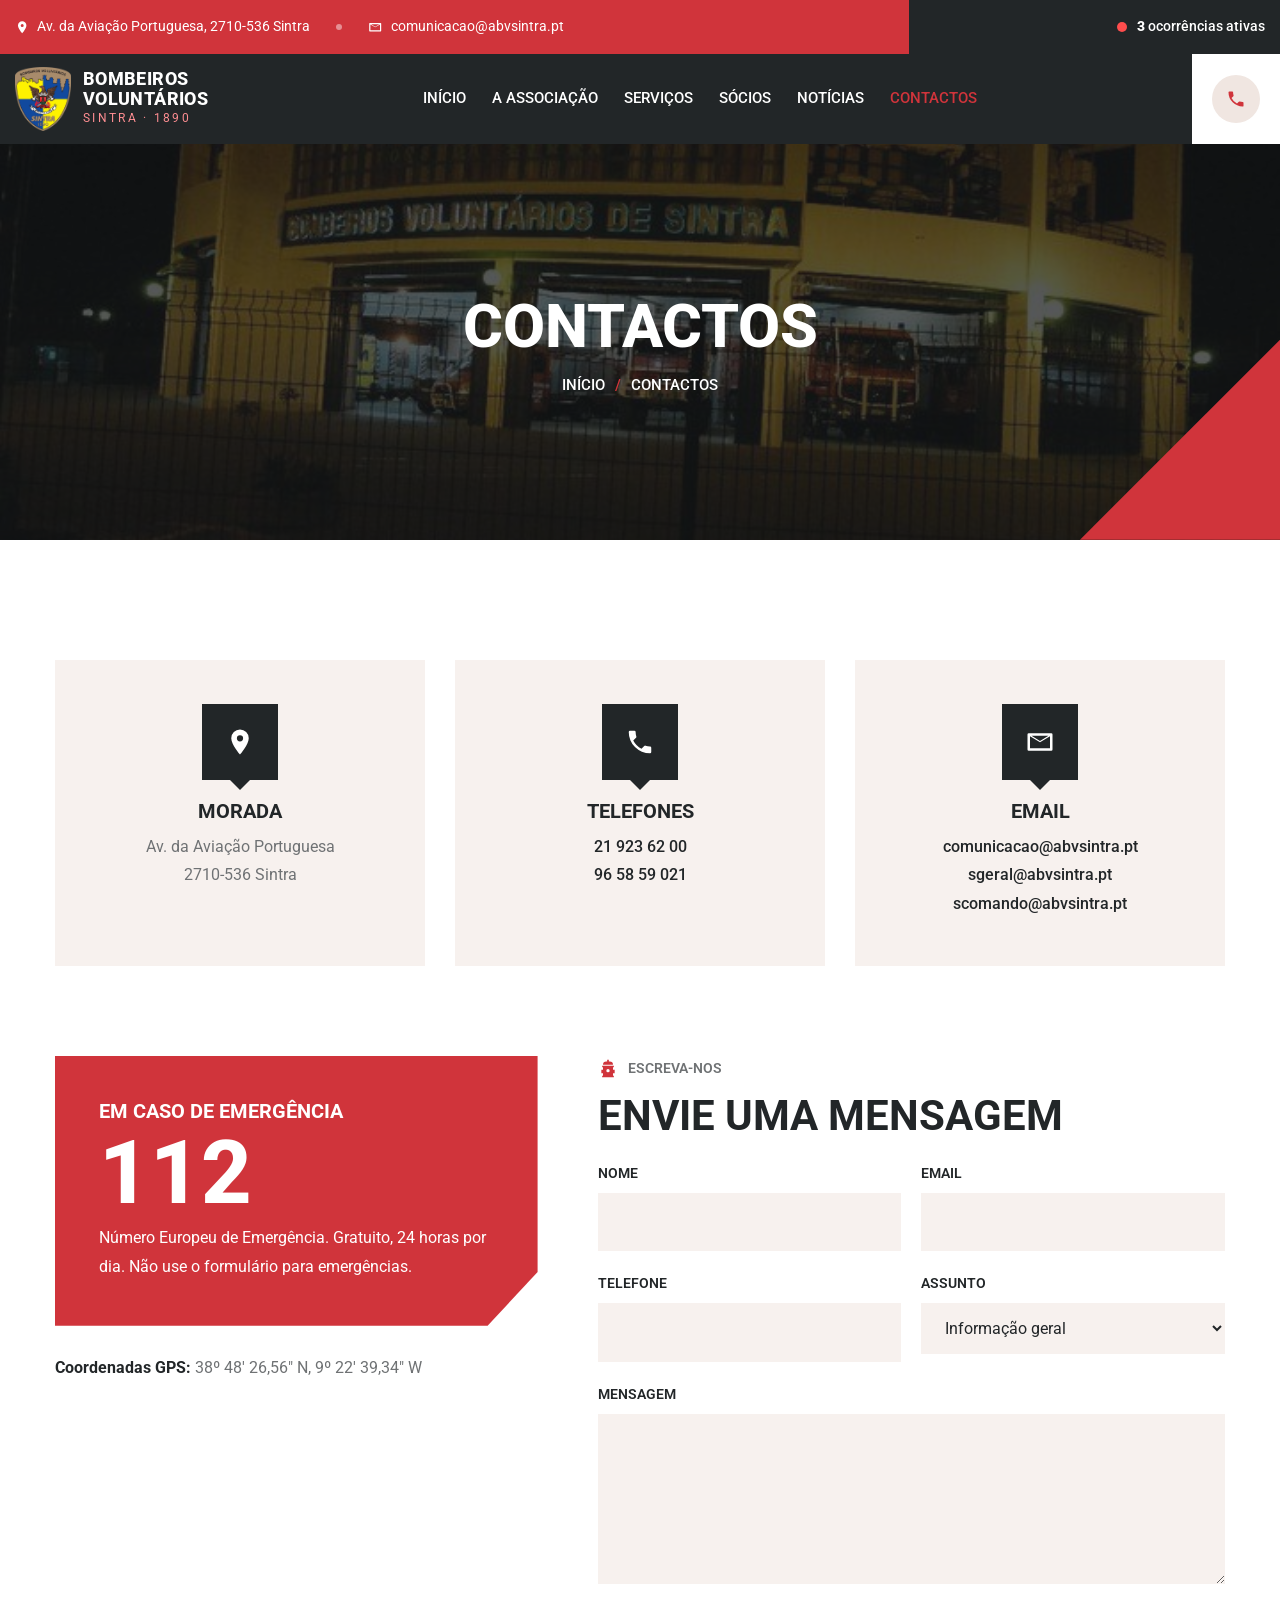
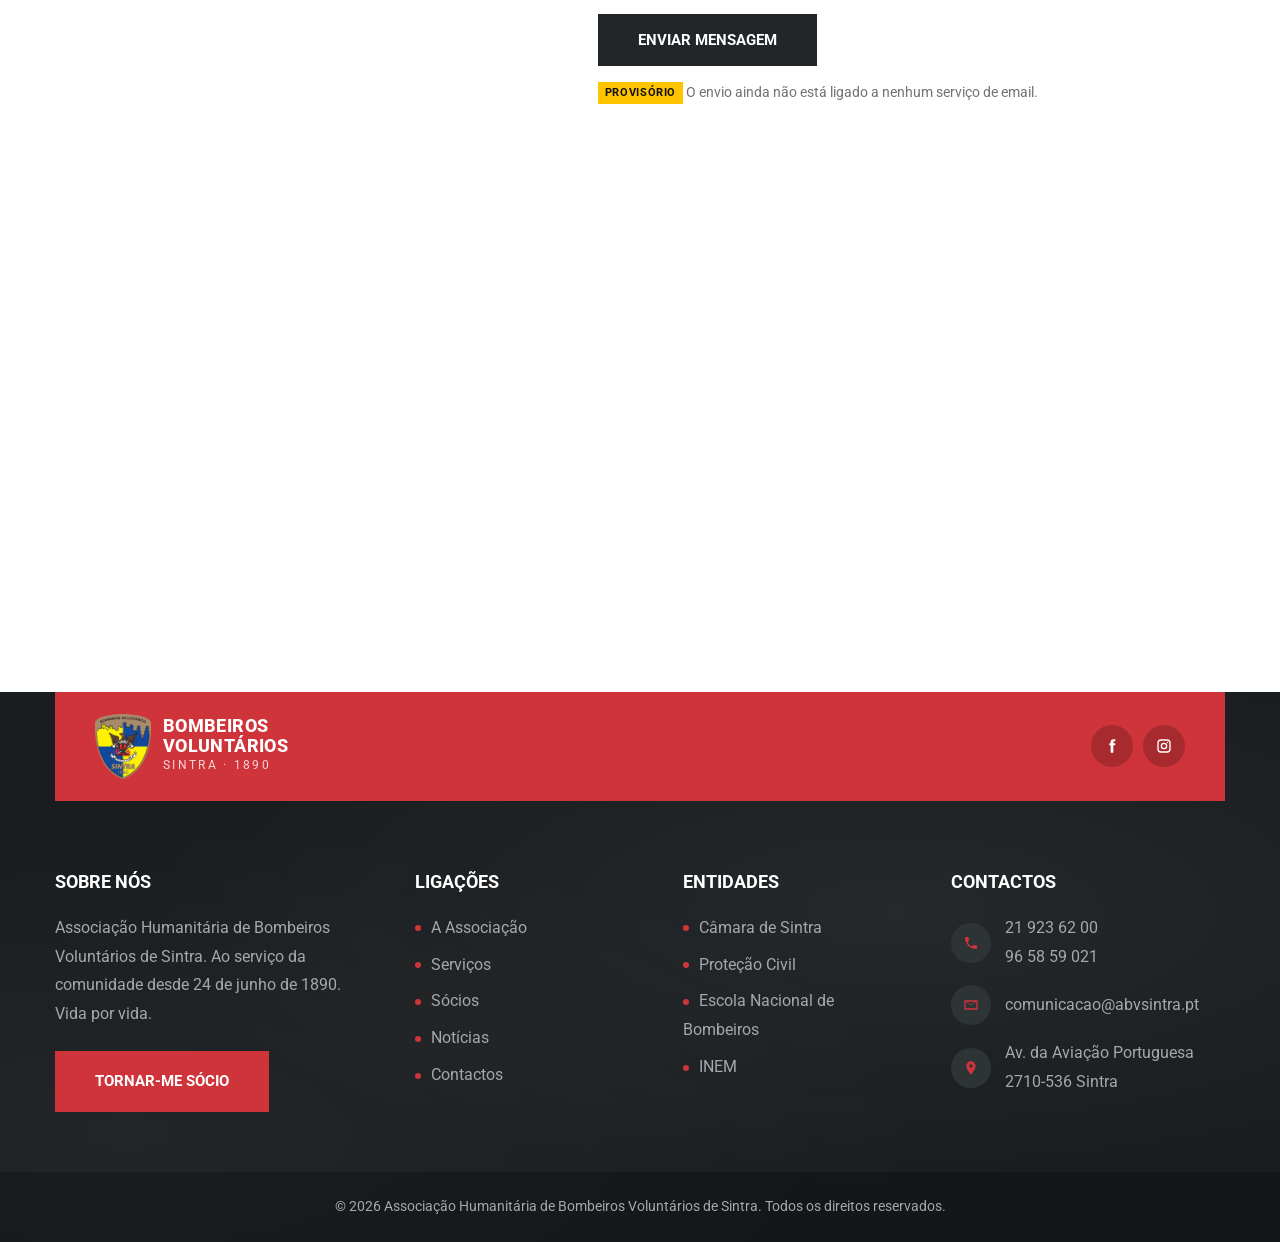
==== commit ce92899d: "Ocorrências ativas: contador na topbar, página com mapa e lista (dados fictícios) Facebook e Instagr" ====
--- a/contactos.html
+++ b/contactos.html
@@ -32,6 +32,7 @@
     <symbol id="i-arrow" viewBox="0 0 24 24"><path d="M13.2 5.3l6.7 6.7-6.7 6.7-1.4-1.4 4.3-4.3H4v-2h12.1l-4.3-4.3z"/></symbol>
     <symbol id="i-facebook" viewBox="0 0 24 24"><path d="M14 8V6.2c0-.8.2-1.2 1.4-1.2H17V2h-2.6C11.3 2 10 3.5 10 6v2H8v3h2v11h4V11h2.7l.3-3z"/></symbol>
     <symbol id="i-hydrant" viewBox="0 0 24 24"><path d="M11 1h2v2h1a4 4 0 0 1 4 4H6a4 4 0 0 1 4-4h1zM5 8h14v2h-1v3h2v4h-2v3h1v2H5v-2h1v-3H4v-4h2v-3H5zm7 4a2 2 0 1 0 0 4 2 2 0 0 0 0-4z"/></symbol>
+    <symbol id="i-instagram" viewBox="0 0 24 24"><path d="M7.5 2h9A5.5 5.5 0 0 1 22 7.5v9a5.5 5.5 0 0 1-5.5 5.5h-9A5.5 5.5 0 0 1 2 16.5v-9A5.5 5.5 0 0 1 7.5 2zm0 2A3.5 3.5 0 0 0 4 7.5v9A3.5 3.5 0 0 0 7.5 20h9a3.5 3.5 0 0 0 3.5-3.5v-9A3.5 3.5 0 0 0 16.5 4zM12 7a5 5 0 1 1 0 10 5 5 0 0 1 0-10zm0 2a3 3 0 1 0 0 6 3 3 0 0 0 0-6zm5.3-3.3a1 1 0 1 1 0 2 1 1 0 0 1 0-2z"/></symbol>
   </svg>
 
   <a class="skip-link" href="#conteudo">Saltar para o conteúdo</a>
@@ -39,12 +40,13 @@
   <div class="topbar">
     <div class="container">
       <ul class="info">
-        <li><svg class="icon" aria-hidden="true"><use href="#i-pin"/></svg>Av. da Aviação Portuguesa, 2710-536 Sintra</li>
+        <li class="hide-sm"><svg class="icon" aria-hidden="true"><use href="#i-pin"/></svg>Av. da Aviação Portuguesa, 2710-536 Sintra</li>
         <li class="hide-sm"><svg class="icon" aria-hidden="true"><use href="#i-mail"/></svg><a href="mailto:comunicacao@abvsintra.pt">comunicacao@abvsintra.pt</a></li>
       </ul>
-      <ul class="social">
-        <li><a href="https://www.facebook.com/bombeirossintra/" target="_blank" rel="noopener"><svg class="icon" aria-hidden="true"><use href="#i-facebook"/></svg>Facebook</a></li>
-      </ul>
+      <a class="live-occ" href="ocorrencias.html">
+        <span class="live-dot" aria-hidden="true"></span>
+        <span><strong data-occ-count>3</strong> <span data-occ-label>ocorrências ativas</span></span>
+      </a>
     </div>
   </div>
 
@@ -158,7 +160,7 @@
             <img src="assets/img/logo-abvsintra.png" alt="" width="56" height="65">
             <span><strong>Bombeiros<br>Voluntários</strong><small>Sintra · 1890</small></span>
           </a>
-          <div class="social"><a href="https://www.facebook.com/bombeirossintra/" aria-label="Facebook" target="_blank" rel="noopener"><svg class="icon" aria-hidden="true"><use href="#i-facebook"/></svg></a></div>
+          <div class="social"><a href="https://www.facebook.com/bombeirossintra/" aria-label="Facebook" target="_blank" rel="noopener"><svg class="icon" aria-hidden="true"><use href="#i-facebook"/></svg></a><a href="https://www.instagram.com/bombeirossintra/" aria-label="Instagram" target="_blank" rel="noopener"><svg class="icon" aria-hidden="true"><use href="#i-instagram"/></svg></a></div>
         </div>
       </div>
     </div>
@@ -202,5 +204,6 @@
   </footer>
 
   <script src="assets/js/main.js"></script>
+
 </body>
 </html>
--- a/assets/css/style.css
+++ b/assets/css/style.css
@@ -545,7 +545,7 @@
   .nav-toggle[aria-expanded="true"] span:nth-child(1) { transform: translateY(8px) rotate(45deg); }
   .nav-toggle[aria-expanded="true"] span:nth-child(2) { opacity: 0; }
   .nav-toggle[aria-expanded="true"] span:nth-child(3) { transform: translateY(-8px) rotate(-45deg); }
-  .topbar { background: var(--red); }
+  .topbar { background: var(--dark); }
   .topbar .hide-sm { display: none !important; }
   .main-slider { height: 680px; }
   .slider-corner { width: 200px; height: 200px; }
@@ -579,7 +579,6 @@
   .brand strong { font-size: 1rem; }
   .brand img { width: 46px; }
   .topbar .container { justify-content: center; }
-  .topbar .social { display: none; }
   .gallery-row { grid-template-columns: repeat(2, 1fr); }
   .gallery-row a:nth-child(n+3) { display: none; }
   .plan, .emergency-panel { padding: 36px 26px; }
@@ -587,3 +586,92 @@
 }
 
 .slide .h1 { font-size: clamp(2.4rem, 5.6vw, 4.6rem); font-weight: 800; line-height: 1.1; }
+
+/* ---------- Ocorrências ---------- */
+
+.live-occ { display: inline-flex; align-items: center; gap: 10px; text-decoration: none; font-weight: 500; white-space: nowrap; }
+.live-occ strong { font-weight: 800; }
+.live-occ:hover { opacity: 0.85; }
+.live-dot { position: relative; width: 10px; height: 10px; border-radius: 50%; background: #ff3b3b; flex-shrink: 0; box-shadow: 0 0 0 0 rgba(255, 59, 59, 0.7); animation: live-pulse 1.4s infinite; }
+.topbar .live-dot { background: #ff4d4d; }
+@keyframes live-pulse {
+  0% { box-shadow: 0 0 0 0 rgba(255, 77, 77, 0.8); opacity: 1; }
+  50% { opacity: 0.45; }
+  70% { box-shadow: 0 0 0 9px rgba(255, 77, 77, 0); }
+  100% { box-shadow: 0 0 0 0 rgba(255, 77, 77, 0); opacity: 1; }
+}
+
+.occ-section { padding-top: 90px; }
+.occ-demo { background: #fff8e1; border-left: 4px solid #ffc400; padding: 14px 20px; margin-bottom: 50px; color: var(--heading); font-size: 0.95rem; }
+.occ-updated { margin: 6px 0 0; font-size: 0.9rem; }
+.occ-stats { display: grid; grid-template-columns: repeat(4, 1fr); gap: 20px; margin-bottom: 30px; }
+.occ-stat { background: var(--beige-2); padding: 24px 26px; position: relative; border-bottom: 3px solid transparent; }
+.occ-stat strong { display: block; font-size: 2.4rem; font-weight: 800; color: var(--heading); line-height: 1.1; }
+.occ-stat span { text-transform: uppercase; font-size: 0.8rem; font-weight: 600; }
+.occ-stat.is-live { background: var(--dark); color: #c7cbce; border-color: var(--red); }
+.occ-stat.is-live strong { color: var(--white); }
+.occ-stat .live-dot { position: absolute; top: 22px; right: 22px; }
+
+.occ-filters { display: flex; flex-wrap: wrap; gap: 8px; margin-bottom: 24px; }
+.occ-filters button { font: inherit; font-weight: 600; font-size: 0.85rem; text-transform: uppercase; padding: 10px 18px; border: 1px solid var(--line); background: var(--white); color: var(--heading); cursor: pointer; transition: background 0.3s, color 0.3s; }
+.occ-filters button:hover { border-color: var(--red); }
+.occ-filters button[aria-pressed="true"] { background: var(--red); border-color: var(--red); color: var(--white); }
+
+.occ-layout { display: grid; grid-template-columns: 1.35fr 1fr; gap: 24px; align-items: start; }
+.occ-map { height: 620px; background: var(--beige); z-index: 0; }
+.occ-list { display: flex; flex-direction: column; gap: 12px; max-height: 620px; overflow-y: auto; padding-right: 4px; }
+.occ-card { display: flex; gap: 16px; text-align: left; font: inherit; color: var(--text); background: var(--white); border: 1px solid var(--line); border-left: 4px solid var(--c); padding: 16px 18px; cursor: pointer; transition: box-shadow 0.3s, transform 0.3s; width: 100%; }
+.occ-card:hover { box-shadow: 0 14px 30px -20px rgba(0,0,0,0.45); transform: translateX(3px); }
+.occ-card:not(.is-active) { opacity: 0.72; }
+.occ-card-ico { width: 44px; height: 44px; flex-shrink: 0; display: grid; place-items: center; background: color-mix(in srgb, var(--c) 14%, white); color: var(--c); }
+.occ-card-ico .icon { width: 22px; height: 22px; }
+.occ-card-body { display: flex; flex-direction: column; gap: 3px; min-width: 0; }
+.occ-card-top { display: flex; flex-wrap: wrap; gap: 10px; align-items: center; font-size: 0.8rem; }
+.occ-state { display: inline-block; font-size: 0.7rem; font-weight: 700; text-transform: uppercase; letter-spacing: 0.04em; padding: 2px 8px; background: var(--c, var(--red)); color: var(--white); }
+.occ-card:not(.is-active) .occ-state { background: #9aa0a4; }
+.occ-card strong { color: var(--heading); font-size: 1.05rem; line-height: 1.3; }
+.occ-place { font-size: 0.9rem; }
+.occ-pills { display: flex; flex-wrap: wrap; gap: 6px; margin-top: 4px; }
+.occ-pills span { font-size: 0.75rem; background: var(--beige-2); padding: 2px 8px; font-weight: 600; color: var(--heading); }
+.occ-empty { padding: 30px; background: var(--beige-2); text-align: center; }
+
+.occ-legend { display: flex; flex-wrap: wrap; gap: 20px; margin-top: 18px; font-size: 0.85rem; }
+.occ-legend span { display: inline-flex; align-items: center; gap: 8px; }
+.occ-legend i { width: 12px; height: 12px; border-radius: 50%; display: inline-block; }
+
+.occ-pin { display: block; width: 22px; height: 22px; border-radius: 50%; background: var(--c); border: 3px solid var(--white); box-shadow: 0 2px 8px rgba(0,0,0,0.4); }
+.occ-pin.is-active { animation: pin-pulse 1.6s infinite; }
+@keyframes pin-pulse {
+  0% { box-shadow: 0 0 0 0 color-mix(in srgb, var(--c) 70%, transparent), 0 2px 8px rgba(0,0,0,0.4); }
+  70% { box-shadow: 0 0 0 14px transparent, 0 2px 8px rgba(0,0,0,0.4); }
+  100% { box-shadow: 0 0 0 0 transparent, 0 2px 8px rgba(0,0,0,0.4); }
+}
+
+.occ-modal { position: fixed; inset: 0; z-index: 500; display: grid; place-items: center; padding: 20px; }
+.occ-modal[hidden] { display: none; }
+.occ-modal-backdrop { position: absolute; inset: 0; background: rgba(15, 17, 18, 0.7); }
+.occ-modal-box { position: relative; background: var(--white); width: 100%; max-width: 640px; max-height: calc(100vh - 40px); overflow-y: auto; padding: 0 0 28px; }
+.occ-modal-head { background: var(--dark); padding: 26px 64px 24px 28px; border-top: 5px solid var(--c); position: relative; }
+.occ-modal-head h3 { color: var(--white); margin: 10px 0 0; }
+.occ-close { position: absolute; right: 16px; top: 16px; width: 40px; height: 40px; border: 0; background: rgba(255,255,255,0.1); color: var(--white); font-size: 1.6rem; line-height: 1; cursor: pointer; }
+.occ-close:hover { background: var(--red); }
+.occ-details { display: grid; grid-template-columns: 140px 1fr; margin: 0; padding: 20px 28px; gap: 8px 16px; }
+.occ-details dt { font-weight: 700; text-transform: uppercase; font-size: 0.78rem; color: var(--heading); padding-top: 3px; }
+.occ-details dd { margin: 0; }
+.occ-modal-map { width: calc(100% - 56px); height: 240px; border: 0; margin: 0 28px 20px; display: block; }
+.occ-modal-box .btn { margin-left: 28px; }
+
+@media (max-width: 1024px) {
+  .occ-layout { grid-template-columns: 1fr; }
+  .occ-map { height: 420px; }
+  .occ-list { max-height: none; overflow: visible; }
+  .occ-stats { grid-template-columns: repeat(2, 1fr); }
+}
+@media (max-width: 640px) {
+  .occ-stats { gap: 12px; }
+  .occ-stat { padding: 18px; }
+  .occ-stat strong { font-size: 1.9rem; }
+  .occ-map { height: 340px; }
+  .occ-details { grid-template-columns: 1fr; gap: 2px; }
+  .occ-details dd { margin-bottom: 8px; }
+}
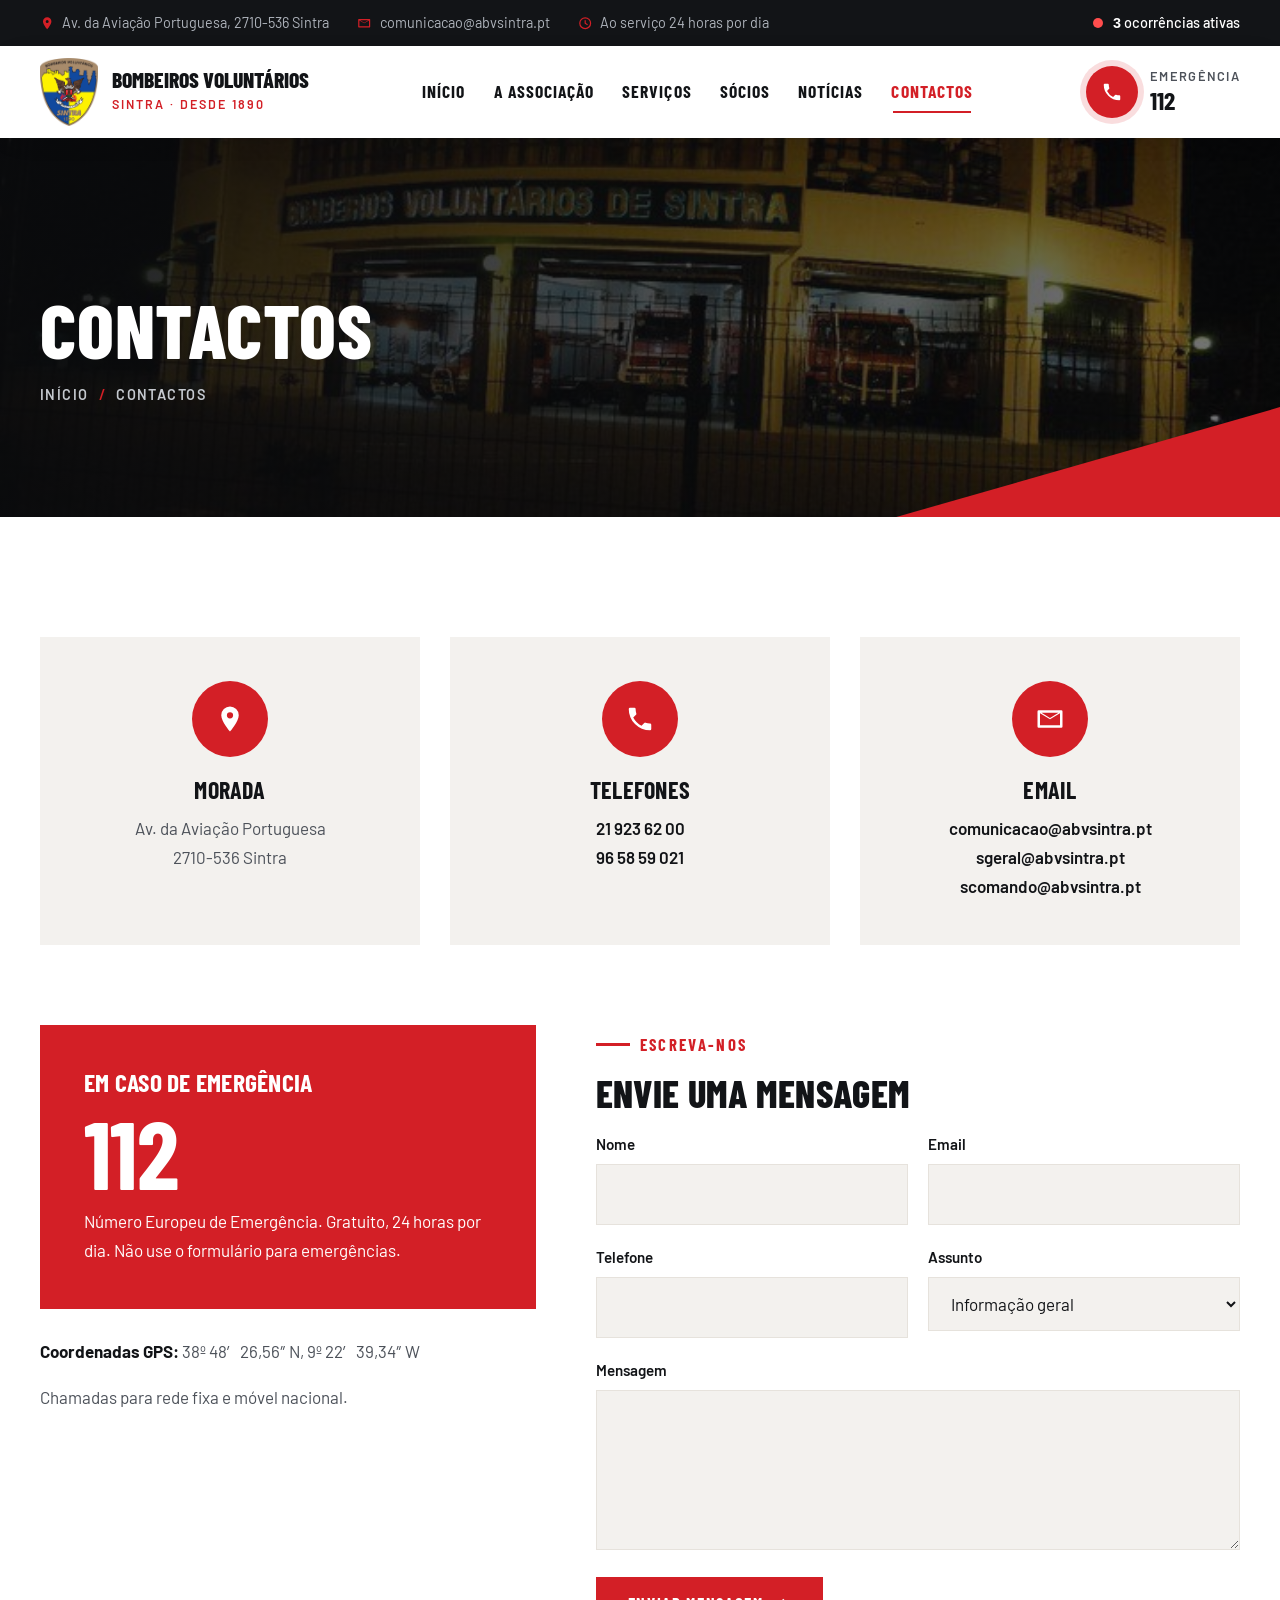
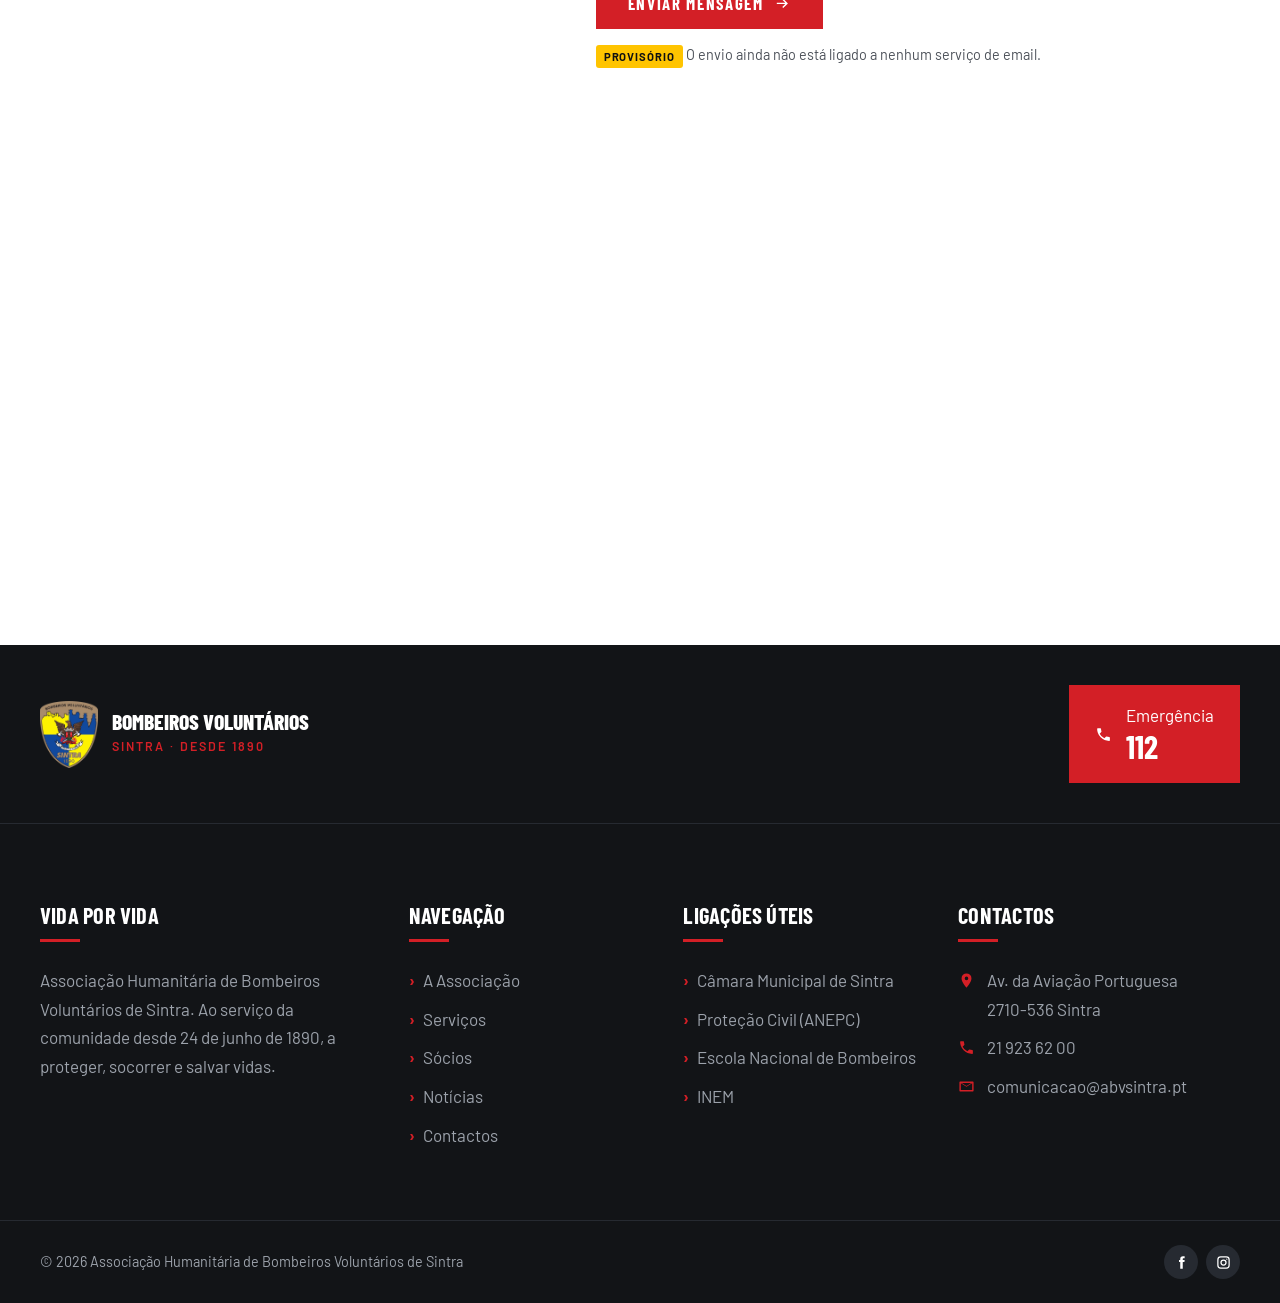
==== commit 7db08407: "Volta ao design anterior (d33943a) e adiciona as ocorrências Repõe o design que está em produção e j" ====
--- a/contactos.html
+++ b/contactos.html
@@ -5,11 +5,11 @@
   <meta name="viewport" content="width=device-width, initial-scale=1">
   <title>Contactos | Bombeiros Voluntários de Sintra</title>
   <meta name="description" content="Morada, telefones e emails da Associação Humanitária de Bombeiros Voluntários de Sintra.">
-  <meta name="theme-color" content="#222628">
+  <meta name="theme-color" content="#d31f26">
   <link rel="icon" href="assets/img/logo-abvsintra.png" type="image/png">
   <link rel="preconnect" href="https://fonts.googleapis.com">
   <link rel="preconnect" href="https://fonts.gstatic.com" crossorigin>
-  <link href="https://fonts.googleapis.com/css2?family=Roboto:wght@400;500;600;700;800&display=swap" rel="stylesheet">
+  <link href="https://fonts.googleapis.com/css2?family=Barlow+Condensed:wght@600;700;800&family=Barlow:wght@400;500;600;700&display=swap" rel="stylesheet">
   <link rel="stylesheet" href="assets/css/style.css">
 </head>
 <body>
@@ -17,21 +17,16 @@
     <symbol id="i-phone" viewBox="0 0 24 24"><path d="M6.6 10.8a15.1 15.1 0 0 0 6.6 6.6l2.2-2.2a1 1 0 0 1 1-.25 11.4 11.4 0 0 0 3.6.57 1 1 0 0 1 1 1V20a1 1 0 0 1-1 1A17 17 0 0 1 3 4a1 1 0 0 1 1-1h3.5a1 1 0 0 1 1 1c0 1.25.2 2.45.57 3.57a1 1 0 0 1-.25 1z"/></symbol>
     <symbol id="i-mail" viewBox="0 0 24 24"><path d="M3 5h18a1 1 0 0 1 1 1v12a1 1 0 0 1-1 1H3a1 1 0 0 1-1-1V6a1 1 0 0 1 1-1zm9 7.2L4 7.3V17h16V7.3zM5.2 7l6.8 4.2L18.8 7z"/></symbol>
     <symbol id="i-pin" viewBox="0 0 24 24"><path d="M12 2a7 7 0 0 1 7 7c0 5.2-7 13-7 13S5 14.2 5 9a7 7 0 0 1 7-7zm0 4.5A2.5 2.5 0 1 0 12 11.5 2.5 2.5 0 0 0 12 6.5z"/></symbol>
-    <symbol id="i-fire" viewBox="0 0 24 24"><path d="M12 22a7 7 0 0 1-7-7c0-3.8 2.5-6 4.1-8.1C10.6 5 11 3.3 10.9 1c3.8 1.5 8.1 6.4 8.1 12 0 .7 0 1.4-.1 2A7 7 0 0 1 12 22zm0-2a3 3 0 0 0 3-3c0-1.6-1-2.7-1.6-3.6-.4 1.4-1.2 2-2 2.2.3-1.4 0-2.9-.9-3.9C10 12.9 9 14.3 9 17a3 3 0 0 0 3 3z"/></symbol>
-    <symbol id="i-truck" viewBox="0 0 24 24"><path d="M2 6h11v3h4.4l3.6 4.4V18h-2a2.5 2.5 0 0 1-5 0H9a2.5 2.5 0 0 1-5 0H2zm11 5v3h6.4L17 11zM6.5 19.2a1.2 1.2 0 1 0 0-2.4 1.2 1.2 0 0 0 0 2.4zm10 0a1.2 1.2 0 1 0 0-2.4 1.2 1.2 0 0 0 0 2.4zM4 8v3h3V8zm5 0v3h2V8zM13 2h8v2h-8z"/></symbol>
-    <symbol id="i-ambulance" viewBox="0 0 24 24"><path d="M1 6h13v3h4l4 4.5V18h-2a2.5 2.5 0 0 1-5 0H9a2.5 2.5 0 0 1-5 0H1zm13 5v3h6l-2.6-3zM6.5 19.2a1.2 1.2 0 1 0 0-2.4 1.2 1.2 0 0 0 0 2.4zm10 0a1.2 1.2 0 1 0 0-2.4 1.2 1.2 0 0 0 0 2.4zM6.5 8v2h-2v2h2v2h2v-2h2v-2h-2V8z"/></symbol>
-    <symbol id="i-heart" viewBox="0 0 24 24"><path d="M12 21s-8.5-5.3-8.5-11.3A4.7 4.7 0 0 1 12 6.9a4.7 4.7 0 0 1 8.5 2.8C20.5 15.7 12 21 12 21zm-1-11v2.5H8.5v2H11V17h2v-2.5h2.5v-2H13V10z"/></symbol>
+    <symbol id="i-clock" viewBox="0 0 24 24"><path d="M12 2a10 10 0 1 1 0 20 10 10 0 0 1 0-20zm0 2a8 8 0 1 0 0 16 8 8 0 0 0 0-16zm1 3v4.6l3.5 2.1-1 1.7L11 12.7V7z"/></symbol>
+    <symbol id="i-fire" viewBox="0 0 24 24"><path d="M12 2s1 3.2-1.3 6.2C9 10.4 7 12 7 15a5 5 0 0 0 10 0c0-2-1-3.5-1-3.5s-.3 1.8-1.8 2.5c.6-3.3-.7-6.6-2.2-8C12.8 4 12 2 12 2zm0 20a7 7 0 0 1-7-7c0-3.8 2.5-6 4.1-8.1C10.6 5 11 3.3 10.9 1c3.8 1.5 8.1 6.4 8.1 12 0 .7 0 1.4-.1 2A7 7 0 0 1 12 22z"/></symbol>
+    <symbol id="i-pulse" viewBox="0 0 24 24"><path d="M12 21s-8-5.2-8-11a4.5 4.5 0 0 1 8-2.8A4.5 4.5 0 0 1 20 10c0 .7-.1 1.4-.3 2H15l-1.5-2.5-2.5 5-1.5-2.5H4.9C6.6 16.6 12 20 12 20zM3 13h5.4l1.1 1.8 2.5-5 2 3.2H22v2h-7.1L13.5 12 11 17l-2.4-4H3z"/></symbol>
     <symbol id="i-shield" viewBox="0 0 24 24"><path d="M12 2l8 3v6c0 5-3.4 9.7-8 11-4.6-1.3-8-6-8-11V5zm-1 13.6l6.2-6.2-1.4-1.4L11 12.8 8.2 10l-1.4 1.4z"/></symbol>
-    <symbol id="i-users" viewBox="0 0 24 24"><path d="M16 11a3 3 0 1 0 0-6 3 3 0 0 0 0 6zm-8 0a3 3 0 1 0 0-6 3 3 0 0 0 0 6zm0 2c-2.7 0-8 1.3-8 4v3h16v-3c0-2.7-5.3-4-8-4zm8 0c-.3 0-.7 0-1.1.1A4.2 4.2 0 0 1 17 17v3h7v-3c0-2.7-5.3-4-8-4z"/></symbol>
-    <symbol id="i-rope" viewBox="0 0 24 24"><path d="M12 2a3 3 0 0 1 3 3c0 1.3-.8 2.4-2 2.8V11h4v2h-4v9h-2v-9H7v-2h4V7.8A3 3 0 0 1 12 2zm0 2a1 1 0 1 0 0 2 1 1 0 0 0 0-2z"/></symbol>
-    <symbol id="i-clock" viewBox="0 0 24 24"><path d="M12 3a9.5 9.5 0 1 1 0 19 9.5 9.5 0 0 1 0-19zm0 2a7.5 7.5 0 1 0 0 15 7.5 7.5 0 0 0 0-15zm1 2.5v5l3.5 2-1 1.7L11 13.6V7.5zM9 0h6v2H9z"/></symbol>
-    <symbol id="i-medal" viewBox="0 0 24 24"><path d="M7 2h10l-3 6.2A6 6 0 1 1 10 8.2zm5 8a4 4 0 1 0 0 8 4 4 0 0 0 0-8zm0 1.5l1.2 2.3 2.5.4-1.8 1.7.4 2.5-2.3-1.2-2.3 1.2.4-2.5-1.8-1.7 2.5-.4z"/></symbol>
-    <symbol id="i-map" viewBox="0 0 24 24"><path d="M3 5l6-2 6 2 6-2v16l-6 2-6-2-6 2zm7 .3v12.4l4 1.3V6.6z"/></symbol>
-    <symbol id="i-calendar" viewBox="0 0 24 24"><path d="M7 2h2v2h6V2h2v2h3a1 1 0 0 1 1 1v15a1 1 0 0 1-1 1H4a1 1 0 0 1-1-1V5a1 1 0 0 1 1-1h3zm12 7H5v10h14z"/></symbol>
+    <symbol id="i-hands" viewBox="0 0 24 24"><path d="M16 11a3 3 0 1 0 0-6 3 3 0 0 0 0 6zm-8 0a3 3 0 1 0 0-6 3 3 0 0 0 0 6zm0 2c-2.7 0-8 1.3-8 4v3h16v-3c0-2.7-5.3-4-8-4zm8 0c-.3 0-.7 0-1.1.1A4.2 4.2 0 0 1 17 17v3h7v-3c0-2.7-5.3-4-8-4z"/></symbol>
     <symbol id="i-check" viewBox="0 0 24 24"><path d="M12 2a10 10 0 1 1 0 20 10 10 0 0 1 0-20zm-1.2 13.6l6.4-6.4-1.4-1.4-5 5-2.4-2.4-1.4 1.4z"/></symbol>
     <symbol id="i-arrow" viewBox="0 0 24 24"><path d="M13.2 5.3l6.7 6.7-6.7 6.7-1.4-1.4 4.3-4.3H4v-2h12.1l-4.3-4.3z"/></symbol>
     <symbol id="i-facebook" viewBox="0 0 24 24"><path d="M14 8V6.2c0-.8.2-1.2 1.4-1.2H17V2h-2.6C11.3 2 10 3.5 10 6v2H8v3h2v11h4V11h2.7l.3-3z"/></symbol>
-    <symbol id="i-hydrant" viewBox="0 0 24 24"><path d="M11 1h2v2h1a4 4 0 0 1 4 4H6a4 4 0 0 1 4-4h1zM5 8h14v2h-1v3h2v4h-2v3h1v2H5v-2h1v-3H4v-4h2v-3H5zm7 4a2 2 0 1 0 0 4 2 2 0 0 0 0-4z"/></symbol>
+    <symbol id="i-ambulance" viewBox="0 0 24 24"><path d="M1 6h13v3h4l4 4.5V18h-2a2.5 2.5 0 0 1-5 0H9a2.5 2.5 0 0 1-5 0H1zm13 5v3h6l-2.6-3zM6.5 19.2a1.2 1.2 0 1 0 0-2.4 1.2 1.2 0 0 0 0 2.4zm10 0a1.2 1.2 0 1 0 0-2.4 1.2 1.2 0 0 0 0 2.4zM6.5 8v2h-2v2h2v2h2v-2h2v-2h-2V8z"/></symbol>
+    <symbol id="i-heart" viewBox="0 0 24 24"><path d="M12 21s-8.5-5.3-8.5-11.3A4.7 4.7 0 0 1 12 6.9a4.7 4.7 0 0 1 8.5 2.8C20.5 15.7 12 21 12 21zm-1-11v2.5H8.5v2H11V17h2v-2.5h2.5v-2H13V10z"/></symbol>
     <symbol id="i-instagram" viewBox="0 0 24 24"><path d="M7.5 2h9A5.5 5.5 0 0 1 22 7.5v9a5.5 5.5 0 0 1-5.5 5.5h-9A5.5 5.5 0 0 1 2 16.5v-9A5.5 5.5 0 0 1 7.5 2zm0 2A3.5 3.5 0 0 0 4 7.5v9A3.5 3.5 0 0 0 7.5 20h9a3.5 3.5 0 0 0 3.5-3.5v-9A3.5 3.5 0 0 0 16.5 4zM12 7a5 5 0 1 1 0 10 5 5 0 0 1 0-10zm0 2a3 3 0 1 0 0 6 3 3 0 0 0 0-6zm5.3-3.3a1 1 0 1 1 0 2 1 1 0 0 1 0-2z"/></symbol>
   </svg>
 
@@ -40,8 +35,9 @@
   <div class="topbar">
     <div class="container">
       <ul class="info">
-        <li class="hide-sm"><svg class="icon" aria-hidden="true"><use href="#i-pin"/></svg>Av. da Aviação Portuguesa, 2710-536 Sintra</li>
+        <li><svg class="icon" aria-hidden="true"><use href="#i-pin"/></svg>Av. da Aviação Portuguesa, 2710-536 Sintra</li>
         <li class="hide-sm"><svg class="icon" aria-hidden="true"><use href="#i-mail"/></svg><a href="mailto:comunicacao@abvsintra.pt">comunicacao@abvsintra.pt</a></li>
+        <li class="hide-sm"><svg class="icon" aria-hidden="true"><use href="#i-clock"/></svg>Ao serviço 24 horas por dia</li>
       </ul>
       <a class="live-occ" href="ocorrencias.html">
         <span class="live-dot" aria-hidden="true"></span>
@@ -53,8 +49,8 @@
   <header class="site-header">
     <div class="container">
       <a class="brand" href="index.html">
-        <img src="assets/img/logo-abvsintra.png" alt="Emblema dos Bombeiros Voluntários de Sintra" width="56" height="65">
-        <span><strong>Bombeiros<br>Voluntários</strong><small>Sintra · 1890</small></span>
+        <img src="assets/img/logo-abvsintra.png" alt="Emblema dos Bombeiros Voluntários de Sintra" width="58" height="67">
+        <span><strong>Bombeiros Voluntários</strong><small>Sintra · desde 1890</small></span>
       </a>
       <nav class="nav" id="menu" aria-label="Menu principal">
         <ul>
@@ -68,7 +64,7 @@
       </nav>
       <a class="header-call" href="tel:112">
         <span class="ring"><svg class="icon" aria-hidden="true"><use href="#i-phone"/></svg></span>
-        <span class="txt"><small>Emergência</small><strong>112</strong></span>
+        <span><small>Emergência</small><strong>112</strong></span>
       </a>
       <button class="nav-toggle" aria-expanded="false" aria-controls="menu" aria-label="Abrir menu">
         <span></span><span></span><span></span>
@@ -116,11 +112,12 @@
               <p style="margin:12px 0 0">Número Europeu de Emergência. Gratuito, 24 horas por dia. Não use o formulário para emergências.</p>
             </div>
             <p style="margin-top:28px"><strong style="color:var(--heading)">Coordenadas GPS:</strong> 38º 48′ 26,56″ N, 9º 22′ 39,34″ W</p>
+            <p>Chamadas para rede fixa e móvel nacional.</p>
           </div>
 
           <form class="form reveal" action="#" method="post">
-            <div class="tagline"><svg class="icon" aria-hidden="true"><use href="#i-hydrant"/></svg>Escreva-nos</div>
-            <h2>Envie uma mensagem</h2>
+            <div class="tagline">Escreva-nos</div>
+            <h2 style="font-size:2.4rem">Envie uma mensagem</h2>
             <div class="row">
               <div class="field"><label for="nome">Nome</label><input id="nome" name="nome" required autocomplete="name"></div>
               <div class="field"><label for="email">Email</label><input id="email" name="email" type="email" required autocomplete="email"></div>
@@ -140,7 +137,7 @@
               </div>
             </div>
             <div class="field"><label for="mensagem">Mensagem</label><textarea id="mensagem" name="mensagem" required></textarea></div>
-            <button class="btn btn-dark" type="submit">Enviar mensagem</button>
+            <button class="btn btn-red" type="submit">Enviar mensagem <svg class="icon" aria-hidden="true"><use href="#i-arrow"/></svg></button>
             <p class="form-note"><span class="placeholder-tag">Provisório</span> O envio ainda não está ligado a nenhum serviço de email.</p>
             <p class="form-status" role="status" aria-live="polite"></p>
           </form>
@@ -155,24 +152,21 @@
   <footer class="site-footer">
     <div class="footer-top">
       <div class="container">
-        <div class="footer-bar">
-          <a class="brand" href="index.html">
-            <img src="assets/img/logo-abvsintra.png" alt="" width="56" height="65">
-            <span><strong>Bombeiros<br>Voluntários</strong><small>Sintra · 1890</small></span>
-          </a>
-          <div class="social"><a href="https://www.facebook.com/bombeirossintra/" aria-label="Facebook" target="_blank" rel="noopener"><svg class="icon" aria-hidden="true"><use href="#i-facebook"/></svg></a><a href="https://www.instagram.com/bombeirossintra/" aria-label="Instagram" target="_blank" rel="noopener"><svg class="icon" aria-hidden="true"><use href="#i-instagram"/></svg></a></div>
-        </div>
+        <a class="brand" href="index.html">
+          <img src="assets/img/logo-abvsintra.png" alt="" width="58" height="67">
+          <span><strong>Bombeiros Voluntários</strong><small>Sintra · desde 1890</small></span>
+        </a>
+        <a class="footer-emergency" href="tel:112"><svg class="icon" aria-hidden="true"><use href="#i-phone"/></svg><span>Emergência<br><strong>112</strong></span></a>
       </div>
     </div>
     <div class="footer-main">
       <div class="container footer-grid">
         <div>
-          <h4>Sobre nós</h4>
-          <p>Associação Humanitária de Bombeiros Voluntários de Sintra. Ao serviço da comunidade desde 24 de junho de 1890. Vida por vida.</p>
-          <a class="btn btn-red" href="socios.html" style="margin-top:6px">Tornar-me sócio</a>
-        </div>
-        <div>
-          <h4>Ligações</h4>
+          <h4>Vida por vida</h4>
+          <p>Associação Humanitária de Bombeiros Voluntários de Sintra. Ao serviço da comunidade desde 24 de junho de 1890, a proteger, socorrer e salvar vidas.</p>
+        </div>
+        <div>
+          <h4>Navegação</h4>
           <ul class="footer-links">
             <li><a href="sobre.html">A Associação</a></li>
             <li><a href="servicos.html">Serviços</a></li>
@@ -182,10 +176,10 @@
           </ul>
         </div>
         <div>
-          <h4>Entidades</h4>
+          <h4>Ligações úteis</h4>
           <ul class="footer-links">
-            <li><a href="https://www.cm-sintra.pt/" target="_blank" rel="noopener">Câmara de Sintra</a></li>
-            <li><a href="https://www.prociv.gov.pt/" target="_blank" rel="noopener">Proteção Civil</a></li>
+            <li><a href="https://www.cm-sintra.pt/" target="_blank" rel="noopener">Câmara Municipal de Sintra</a></li>
+            <li><a href="https://www.prociv.gov.pt/" target="_blank" rel="noopener">Proteção Civil (ANEPC)</a></li>
             <li><a href="https://www.enb.pt/" target="_blank" rel="noopener">Escola Nacional de Bombeiros</a></li>
             <li><a href="https://www.inem.pt/" target="_blank" rel="noopener">INEM</a></li>
           </ul>
@@ -193,17 +187,24 @@
         <div>
           <h4>Contactos</h4>
           <ul class="footer-contact">
-            <li><span class="ico"><svg class="icon" aria-hidden="true"><use href="#i-phone"/></svg></span><span><a href="tel:+351219236200">21 923 62 00</a><br><a href="tel:+351965859021">96 58 59 021</a></span></li>
-            <li><span class="ico"><svg class="icon" aria-hidden="true"><use href="#i-mail"/></svg></span><a href="mailto:comunicacao@abvsintra.pt">comunicacao@abvsintra.pt</a></li>
-            <li><span class="ico"><svg class="icon" aria-hidden="true"><use href="#i-pin"/></svg></span><span>Av. da Aviação Portuguesa<br>2710-536 Sintra</span></li>
+            <li><svg class="icon" aria-hidden="true"><use href="#i-pin"/></svg><span>Av. da Aviação Portuguesa<br>2710-536 Sintra</span></li>
+            <li><svg class="icon" aria-hidden="true"><use href="#i-phone"/></svg><a href="tel:+351219236200">21 923 62 00</a></li>
+            <li><svg class="icon" aria-hidden="true"><use href="#i-mail"/></svg><a href="mailto:comunicacao@abvsintra.pt">comunicacao@abvsintra.pt</a></li>
           </ul>
         </div>
       </div>
     </div>
-    <div class="footer-bottom">© <span data-year>2026</span> Associação Humanitária de Bombeiros Voluntários de Sintra. Todos os direitos reservados.</div>
+    <div class="footer-bottom">
+      <div class="container">
+        <span>© <span data-year>2026</span> Associação Humanitária de Bombeiros Voluntários de Sintra</span>
+        <ul class="footer-social">
+          <li><a href="https://www.facebook.com/bombeirossintra/" aria-label="Facebook" target="_blank" rel="noopener"><svg class="icon" aria-hidden="true"><use href="#i-facebook"/></svg></a></li>
+          <li><a href="https://www.instagram.com/bombeirossintra/" aria-label="Instagram" target="_blank" rel="noopener"><svg class="icon" aria-hidden="true"><use href="#i-instagram"/></svg></a></li>
+        </ul>
+      </div>
+    </div>
   </footer>
 
   <script src="assets/js/main.js"></script>
-
 </body>
 </html>
--- a/assets/css/style.css
+++ b/assets/css/style.css
@@ -3,28 +3,29 @@
    ========================================================================== */
 
 :root {
-  --red: #d0343b;
-  --red-dark: #a8242a;
-  --dark: #222628;
-  --dark-2: #1a1d1f;
-  --dark-3: #2e3336;
-  --beige: #f0e6e1;
-  --beige-2: #f7f1ee;
-  --line: #e8e1dc;
-  --text: #6f7274;
-  --heading: #222628;
+  --red: #d31f26;
+  --red-dark: #a9151b;
+  --dark: #121417;
+  --dark-2: #1c1f24;
+  --dark-3: #262a31;
+  --gray: #f3f1ee;
+  --line: #e6e2dc;
+  --text: #4d525a;
+  --heading: #121417;
   --white: #ffffff;
-  --max: 1200px;
-  --font: "Roboto", "Helvetica Neue", Arial, sans-serif;
+  --gold: #a38b6d;
+  --max: 1240px;
+  --font-head: "Barlow Condensed", "Arial Narrow", Arial, sans-serif;
+  --font-body: "Barlow", "Helvetica Neue", Arial, sans-serif;
 }
 
 *, *::before, *::after { box-sizing: border-box; }
 html { scroll-behavior: smooth; }
 body {
   margin: 0;
-  font-family: var(--font);
-  font-size: 1rem;
-  line-height: 1.8;
+  font-family: var(--font-body);
+  font-size: 1.0625rem;
+  line-height: 1.7;
   color: var(--text);
   background: var(--white);
   -webkit-font-smoothing: antialiased;
@@ -32,57 +33,64 @@
 img { max-width: 100%; display: block; }
 a { color: inherit; }
 h1, h2, h3, h4 {
-  font-family: var(--font);
+  font-family: var(--font-head);
   color: var(--heading);
   text-transform: uppercase;
-  line-height: 1.15;
-  font-weight: 700;
+  line-height: 1.05;
   margin: 0 0 0.5em;
-}
-h1 { font-size: clamp(2.4rem, 5.6vw, 4.6rem); font-weight: 800; line-height: 1.1; }
-h2 { font-size: clamp(1.8rem, 3.4vw, 2.6rem); }
-h3 { font-size: 1.25rem; }
+  letter-spacing: 0.01em;
+}
+h1 { font-size: clamp(2.8rem, 7vw, 5.8rem); font-weight: 800; }
+h2 { font-size: clamp(2.2rem, 4.6vw, 3.6rem); font-weight: 800; }
+h3 { font-size: 1.6rem; font-weight: 700; }
 p { margin: 0 0 1em; }
 
-.container { width: 100%; max-width: var(--max); margin: 0 auto; padding: 0 15px; }
+.container { width: 100%; max-width: var(--max); margin: 0 auto; padding: 0 20px; }
 .icon { width: 1em; height: 1em; fill: currentColor; flex-shrink: 0; }
 
-.skip-link { position: absolute; left: -9999px; top: 0; background: var(--red); color: #fff; padding: 10px 16px; z-index: 300; }
+.skip-link { position: absolute; left: -9999px; top: 0; background: var(--red); color: #fff; padding: 10px 16px; z-index: 200; }
 .skip-link:focus { left: 10px; top: 10px; }
 :focus-visible { outline: 3px solid var(--red); outline-offset: 3px; }
 
 .placeholder-tag {
   display: inline-block;
-  font-size: 0.68rem;
+  font-family: var(--font-body);
+  font-size: 0.7rem;
   font-weight: 700;
-  letter-spacing: 0.06em;
+  letter-spacing: 0.08em;
   text-transform: uppercase;
   background: #ffc400;
   color: #111;
-  padding: 1px 7px;
+  padding: 2px 8px;
+  border-radius: 3px;
   vertical-align: middle;
-  line-height: 1.8;
-}
-
-/* ---------- Etiqueta de secção (ícone + texto) ---------- */
+}
+
+/* ---------- Títulos de secção ---------- */
 
 .tagline {
-  display: flex;
+  display: inline-flex;
   align-items: center;
   gap: 10px;
-  font-size: 0.9rem;
-  font-weight: 600;
-  text-transform: uppercase;
-  color: var(--text);
-  margin-bottom: 10px;
-}
-.tagline .icon { color: var(--red); width: 20px; height: 20px; }
-.on-dark .tagline { color: var(--white); }
-.section-title { margin-bottom: 50px; }
+  font-family: var(--font-head);
+  font-weight: 700;
+  font-size: 1.05rem;
+  letter-spacing: 0.14em;
+  text-transform: uppercase;
+  color: var(--red);
+  margin-bottom: 14px;
+}
+.tagline::before, .tagline.center::after {
+  content: "";
+  width: 34px;
+  height: 3px;
+  background: var(--red);
+}
+.section-title { margin-bottom: 56px; }
 .section-title.center { text-align: center; }
-.section-title.center .tagline { justify-content: center; }
-.section-title.center p { max-width: 38em; margin: 0 auto; }
-.on-dark h2, .on-dark h3 { color: var(--white); }
+.section-title.center p { max-width: 40em; margin: 0 auto; }
+.on-dark h2, .on-dark h3, .on-dark h4 { color: var(--white); }
+.on-dark { color: #b8bdc5; }
 
 /* ---------- Botões ---------- */
 
@@ -90,502 +98,558 @@
   display: inline-flex;
   align-items: center;
   gap: 10px;
-  font-family: var(--font);
+  font-family: var(--font-head);
   font-weight: 700;
-  font-size: 0.95rem;
+  font-size: 1.05rem;
+  letter-spacing: 0.1em;
   text-transform: uppercase;
   text-decoration: none;
-  padding: 17px 40px;
+  padding: 16px 32px;
   border: 0;
   cursor: pointer;
   position: relative;
   overflow: hidden;
   z-index: 0;
-  transition: color 0.4s;
+  transition: color 0.3s;
 }
 .btn::before {
   content: "";
   position: absolute;
   inset: 0;
-  transform: scaleY(0);
-  transform-origin: bottom;
-  transition: transform 0.4s ease;
+  transform: scaleX(0);
+  transform-origin: right;
+  transition: transform 0.35s ease;
   z-index: -1;
 }
-.btn:hover::before { transform: scaleY(1); }
+.btn:hover::before { transform: scaleX(1); transform-origin: left; }
+.btn-red { background: var(--red); color: var(--white); }
+.btn-red::before { background: var(--dark); }
 .btn-dark { background: var(--dark); color: var(--white); }
 .btn-dark::before { background: var(--red); }
-.btn-red { background: var(--red); color: var(--white); }
-.btn-red::before { background: var(--dark); }
-.btn-light { background: var(--beige); color: var(--dark); }
-.btn-light::before { background: var(--red); }
-.btn-light:hover { color: var(--white); }
+.btn-white { background: var(--white); color: var(--dark); }
+.btn-white::before { background: var(--dark); }
+.btn-white:hover { color: var(--white); }
 
 /* ---------- Barra superior ---------- */
 
-.topbar {
-  color: var(--white);
-  font-size: 0.9rem;
-  background: linear-gradient(90deg, var(--red) 0 71%, var(--dark) 71% 100%);
-}
-.topbar .container { display: flex; justify-content: space-between; align-items: center; min-height: 54px; gap: 16px; max-width: 1440px; }
-.topbar ul { list-style: none; margin: 0; padding: 0; display: flex; align-items: center; gap: 26px; }
+.topbar { background: var(--dark); color: #aeb3bb; font-size: 0.9rem; }
+.topbar .container { display: flex; justify-content: space-between; align-items: center; gap: 16px; min-height: 46px; }
+.topbar ul { list-style: none; margin: 0; padding: 0; display: flex; gap: 28px; }
 .topbar li { display: flex; align-items: center; gap: 8px; }
-.topbar .info li + li::before { content: ""; width: 6px; height: 6px; background: rgba(255,255,255,0.45); border-radius: 50%; margin-right: 18px; }
+.topbar .icon { color: var(--red); }
 .topbar a { text-decoration: none; }
-.topbar a:hover { opacity: 0.8; }
-.topbar .social a { display: flex; align-items: center; gap: 6px; font-weight: 500; }
+.topbar a:hover { color: var(--white); }
+.topbar .social { gap: 8px; }
+.topbar .social a {
+  width: 30px; height: 30px; display: grid; place-items: center;
+  background: var(--dark-3); color: var(--white); border-radius: 50%;
+}
+.topbar .social a:hover { background: var(--red); }
+.topbar .social .icon { color: inherit; width: 14px; height: 14px; }
 
 /* ---------- Cabeçalho ---------- */
 
-.site-header { position: sticky; top: 0; z-index: 100; background: var(--dark); }
-.site-header .container { display: flex; align-items: stretch; justify-content: space-between; gap: 24px; min-height: 90px; max-width: 1440px; padding-right: 0; }
-.brand { display: flex; align-items: center; gap: 12px; text-decoration: none; }
-.brand img { width: 56px; height: auto; }
-.brand strong { display: block; font-weight: 800; font-size: 1.15rem; text-transform: uppercase; color: var(--white); line-height: 1.05; letter-spacing: 0.02em; }
-.brand small { display: block; font-size: 0.72rem; letter-spacing: 0.2em; text-transform: uppercase; color: #ff8e92; white-space: nowrap; }
-
-.nav { display: flex; align-items: center; }
-.nav ul { list-style: none; margin: 0; padding: 0; display: flex; gap: 6px; }
+.site-header {
+  position: sticky;
+  top: 0;
+  z-index: 100;
+  background: var(--white);
+  box-shadow: 0 6px 30px -12px rgba(0, 0, 0, 0.18);
+}
+.site-header .container { display: flex; align-items: center; justify-content: space-between; gap: 24px; min-height: 92px; }
+.brand { display: flex; align-items: center; gap: 14px; text-decoration: none; }
+.brand img { width: 58px; height: auto; }
+.brand strong {
+  display: block;
+  font-family: var(--font-head);
+  font-weight: 800;
+  font-size: 1.35rem;
+  text-transform: uppercase;
+  color: var(--heading);
+  line-height: 1;
+}
+.brand small {
+  display: block;
+  font-size: 0.78rem;
+  font-weight: 600;
+  letter-spacing: 0.16em;
+  text-transform: uppercase;
+  color: var(--red);
+  margin-top: 4px;
+  white-space: nowrap;
+}
+
+.nav ul { list-style: none; margin: 0; padding: 0; display: flex; gap: 4px; }
 .nav a {
   display: block;
-  font-weight: 500;
-  font-size: 1rem;
+  font-family: var(--font-head);
+  font-weight: 700;
+  font-size: 1.1rem;
+  letter-spacing: 0.06em;
   text-transform: uppercase;
   text-decoration: none;
+  color: var(--heading);
+  padding: 10px 12px;
+  white-space: nowrap;
+  position: relative;
+}
+.nav a::after {
+  content: "";
+  position: absolute;
+  left: 14px; right: 14px; bottom: 4px;
+  height: 2px;
+  background: var(--red);
+  transform: scaleX(0);
+  transition: transform 0.25s;
+}
+.nav a:hover::after, .nav a[aria-current="page"]::after { transform: scaleX(1); }
+.nav a[aria-current="page"] { color: var(--red); }
+
+.header-call { display: flex; align-items: center; gap: 12px; text-decoration: none; }
+.header-call .ring {
+  width: 52px; height: 52px; border-radius: 50%;
+  background: var(--red); color: var(--white);
+  display: grid; place-items: center;
+  box-shadow: 0 0 0 6px rgba(211, 31, 38, 0.15);
+  animation: pulse 2.2s infinite;
+}
+.header-call .ring .icon { width: 22px; height: 22px; }
+.header-call small { display: block; font-size: 0.8rem; text-transform: uppercase; letter-spacing: 0.1em; font-weight: 600; }
+.header-call strong { font-family: var(--font-head); font-size: 1.6rem; color: var(--heading); line-height: 1; }
+@keyframes pulse {
+  0% { box-shadow: 0 0 0 0 rgba(211, 31, 38, 0.45); }
+  70% { box-shadow: 0 0 0 14px rgba(211, 31, 38, 0); }
+  100% { box-shadow: 0 0 0 0 rgba(211, 31, 38, 0); }
+}
+
+.nav-toggle { display: none; background: none; border: 0; width: 46px; height: 46px; padding: 10px; cursor: pointer; }
+.nav-toggle span { display: block; height: 3px; background: var(--heading); margin: 5px 0; transition: transform 0.25s, opacity 0.25s; }
+
+/* ---------- Hero ---------- */
+
+.hero {
+  position: relative;
+  min-height: 760px;
+  display: flex;
+  align-items: center;
+  color: #d9dce1;
+  background: var(--dark) center / cover no-repeat;
+  overflow: hidden;
+  isolation: isolate;
+}
+.hero::before {
+  content: "";
+  position: absolute;
+  inset: 0;
+  background: linear-gradient(90deg, rgba(10, 11, 13, 0.92) 0%, rgba(10, 11, 13, 0.7) 45%, rgba(10, 11, 13, 0.15) 100%);
+  z-index: -1;
+}
+.hero::after {
+  content: "";
+  position: absolute;
+  right: 0; bottom: 0;
+  width: 34%;
+  height: 170px;
+  background: var(--red);
+  clip-path: polygon(100% 0, 100% 100%, 0 100%);
+  opacity: 0.95;
+}
+.hero .container { position: relative; z-index: 1; padding-top: 80px; padding-bottom: 160px; }
+.hero h1 { color: var(--white); max-width: 11em; }
+.hero h1 span { color: var(--red); }
+.hero p.lead { font-size: 1.25rem; max-width: 34em; margin-bottom: 36px; }
+.hero .actions { display: flex; flex-wrap: wrap; gap: 14px; }
+.hero .since {
+  position: absolute;
+  right: 20px; bottom: 60px;
+  font-family: var(--font-head);
+  font-weight: 800;
+  font-size: clamp(5rem, 12vw, 10rem);
+  line-height: 0.8;
+  color: transparent;
+  -webkit-text-stroke: 1.5px rgba(255, 255, 255, 0.35);
+  z-index: 0;
+  pointer-events: none;
+}
+
+/* ---------- Cartões de destaque sobre o hero ---------- */
+
+.features { position: relative; z-index: 5; margin-top: -90px; }
+.features-grid {
+  display: grid;
+  grid-template-columns: repeat(4, 1fr);
+  background: var(--white);
+  box-shadow: 0 30px 60px -30px rgba(0, 0, 0, 0.35);
+}
+.feature {
+  padding: 40px 32px;
+  border-right: 1px solid var(--line);
+  position: relative;
+  transition: background 0.3s, color 0.3s;
+}
+.feature:last-child { border-right: 0; }
+.feature .icon { width: 52px; height: 52px; color: var(--red); margin-bottom: 18px; transition: color 0.3s; }
+.feature h3 { font-size: 1.45rem; margin-bottom: 8px; transition: color 0.3s; }
+.feature p { margin: 0; font-size: 0.98rem; }
+.feature:hover { background: var(--red); color: rgba(255, 255, 255, 0.85); }
+.feature:hover h3, .feature:hover .icon { color: var(--white); }
+
+/* ---------- Secções ---------- */
+
+.section { padding: 120px 0; position: relative; }
+.section-gray { background: var(--gray); }
+.section-dark { background: var(--dark); }
+
+/* Sobre */
+.about-grid { display: grid; grid-template-columns: 1fr 1fr; gap: 80px; align-items: center; }
+.about-media { position: relative; padding: 0 60px 60px 0; }
+.about-media .main { width: 100%; aspect-ratio: 4 / 5; object-fit: cover; }
+.about-media .small {
+  position: absolute;
+  right: 0; bottom: 0;
+  width: 55%;
+  aspect-ratio: 4 / 3;
+  object-fit: cover;
+  border: 10px solid var(--white);
+}
+.about-media .badge {
+  position: absolute;
+  left: -20px; top: 40px;
+  background: var(--red);
   color: var(--white);
-  padding: 10px 14px;
-  white-space: nowrap;
-  transition: color 0.3s;
-}
-.nav a:hover, .nav a[aria-current="page"] { color: var(--red); }
-
-.header-call { display: flex; align-items: center; gap: 14px; text-decoration: none; background: var(--white); padding: 0 34px; }
-.header-call .ring { width: 48px; height: 48px; border-radius: 50%; background: var(--beige); color: var(--red); display: grid; place-items: center; transition: background 0.3s, color 0.3s; }
-.header-call:hover .ring { background: var(--red); color: var(--white); }
-.header-call .ring .icon { width: 20px; height: 20px; }
-.header-call small { display: block; font-size: 0.8rem; color: var(--text); line-height: 1.2; }
-.header-call strong { font-size: 1.25rem; color: var(--heading); line-height: 1.2; }
-
-.nav-toggle { display: none; align-self: center; background: none; border: 0; width: 46px; height: 46px; padding: 10px; margin-right: 15px; cursor: pointer; }
-.nav-toggle span { display: block; height: 2px; background: var(--white); margin: 6px 0; transition: transform 0.25s, opacity 0.25s; }
-
-/* ---------- Slider principal ---------- */
-
-.main-slider { position: relative; height: 820px; overflow: hidden; background: var(--dark-2); color: var(--white); }
-.slide {
+  padding: 26px 30px;
+  text-align: center;
+  box-shadow: 0 20px 40px -20px rgba(0, 0, 0, 0.5);
+}
+.about-media .badge strong { display: block; font-family: var(--font-head); font-size: 3.6rem; line-height: 0.9; }
+.about-media .badge span { font-family: var(--font-head); font-weight: 600; text-transform: uppercase; letter-spacing: 0.12em; font-size: 0.95rem; }
+
+.checklist { list-style: none; padding: 0; margin: 28px 0 36px; display: grid; grid-template-columns: 1fr 1fr; gap: 14px 24px; }
+.checklist li { display: flex; gap: 12px; align-items: flex-start; font-weight: 600; color: var(--heading); }
+.checklist .icon { color: var(--red); width: 22px; height: 22px; margin-top: 3px; }
+
+.signature { display: flex; align-items: center; gap: 18px; padding-top: 28px; border-top: 1px solid var(--line); }
+.signature img { width: 64px; }
+.signature strong { display: block; font-family: var(--font-head); font-size: 1.35rem; text-transform: uppercase; color: var(--heading); }
+.signature span { font-size: 0.95rem; }
+
+/* Serviços */
+.services-grid { display: grid; grid-template-columns: repeat(3, 1fr); gap: 30px; }
+.service-card { background: var(--dark-2); position: relative; overflow: hidden; }
+.service-card .img { position: relative; overflow: hidden; aspect-ratio: 4 / 3; }
+.service-card .img img { width: 100%; height: 100%; object-fit: cover; transition: transform 0.6s ease; }
+.service-card:hover .img img { transform: scale(1.08); }
+.service-card .num {
+  position: absolute;
+  top: 0; left: 0;
+  background: var(--red);
+  color: var(--white);
+  font-family: var(--font-head);
+  font-weight: 800;
+  font-size: 1.3rem;
+  padding: 10px 18px;
+}
+.service-card .body { padding: 32px; border-bottom: 4px solid transparent; transition: border-color 0.3s; }
+.service-card:hover .body { border-color: var(--red); }
+.service-card h3 { color: var(--white); }
+.service-card p { color: #a8aeb7; margin: 0; }
+.section-gray .service-card, .section:not(.section-dark) .service-card.light { background: var(--white); }
+.service-card.light h3 { color: var(--heading); }
+.service-card.light p { color: var(--text); }
+
+/* Números */
+.counters {
+  background: var(--red);
+  color: var(--white);
+  padding: 90px 0;
+  position: relative;
+  overflow: hidden;
+}
+.counters::before {
+  content: "";
   position: absolute;
   inset: 0;
-  opacity: 0;
-  visibility: hidden;
-  transition: opacity 1s ease, visibility 1s;
-}
-.slide.is-active { opacity: 1; visibility: visible; }
-.slide-bg {
-  position: absolute;
-  inset: 0;
-  background: center / cover no-repeat;
-  transform: scale(1.08);
-  transition: transform 7s linear;
-}
-.slide.is-active .slide-bg { transform: scale(1); }
-.slide-bg::after { content: ""; position: absolute; inset: 0; background: rgba(22, 24, 26, 0.62); }
-.slide .container { position: relative; z-index: 1; height: 100%; display: flex; align-items: center; }
-.slide-content {
+  background: repeating-linear-gradient(-45deg, rgba(255, 255, 255, 0.06) 0 2px, transparent 2px 22px);
+}
+.counters-grid { position: relative; display: grid; grid-template-columns: repeat(4, 1fr); gap: 30px; }
+.counter { text-align: center; border-right: 1px solid rgba(255, 255, 255, 0.25); }
+.counter:last-child { border-right: 0; }
+.counter strong { display: block; font-family: var(--font-head); font-weight: 800; font-size: clamp(3rem, 6vw, 4.6rem); line-height: 1; }
+.counter span { font-family: var(--font-head); font-size: 1.15rem; letter-spacing: 0.1em; text-transform: uppercase; opacity: 0.9; }
+
+/* Mensagem / citação */
+.quote-section { background: var(--dark) center / cover no-repeat; position: relative; isolation: isolate; }
+.quote-section::before { content: ""; position: absolute; inset: 0; background: rgba(10, 11, 13, 0.86); z-index: -1; }
+.quote-box { max-width: 900px; margin: 0 auto; text-align: center; }
+.quote-box .mark { font-family: Georgia, serif; font-size: 7rem; line-height: 0.6; color: var(--red); display: block; margin-bottom: 16px; }
+.quote-box blockquote { margin: 0; font-size: clamp(1.25rem, 2.4vw, 1.6rem); line-height: 1.6; color: var(--white); font-weight: 500; }
+.quote-box cite { display: block; margin-top: 32px; font-style: normal; }
+.quote-box cite strong { display: block; font-family: var(--font-head); font-size: 1.5rem; color: var(--white); text-transform: uppercase; letter-spacing: 0.04em; }
+.quote-box cite span { color: var(--red); font-weight: 600; text-transform: uppercase; letter-spacing: 0.14em; font-size: 0.85rem; }
+
+/* Frota */
+.fleet-grid { display: grid; grid-template-columns: repeat(4, 1fr); gap: 20px; }
+.fleet-item { position: relative; overflow: hidden; aspect-ratio: 1; text-decoration: none; }
+.fleet-item img { width: 100%; height: 100%; object-fit: cover; transition: transform 0.6s; }
+.fleet-item:hover img { transform: scale(1.08); }
+.fleet-item .label {
+  position: absolute;
+  left: 0; right: 0; bottom: 0;
+  padding: 60px 22px 20px;
+  background: linear-gradient(transparent, rgba(0, 0, 0, 0.85));
+  color: var(--white);
+  font-family: var(--font-head);
+  font-weight: 700;
+  font-size: 1.35rem;
+  text-transform: uppercase;
+  line-height: 1.1;
+}
+.fleet-item .label small { display: block; font-family: var(--font-body); font-size: 0.8rem; color: #ff8a8e; letter-spacing: 0.12em; }
+
+/* Chamada à ação */
+.cta-band { position: relative; background: var(--dark) center / cover no-repeat; isolation: isolate; padding: 110px 0; }
+.cta-band::before { content: ""; position: absolute; inset: 0; background: linear-gradient(90deg, rgba(169, 21, 27, 0.95), rgba(18, 20, 23, 0.85)); z-index: -1; }
+.cta-band .container { display: flex; justify-content: space-between; align-items: center; gap: 40px; flex-wrap: wrap; }
+.cta-band h2 { color: var(--white); margin: 0; max-width: 14em; }
+.cta-band p { color: rgba(255, 255, 255, 0.85); margin: 12px 0 0; max-width: 36em; }
+
+/* Linha do tempo */
+.timeline { display: grid; grid-template-columns: repeat(4, 1fr); gap: 0; position: relative; }
+.timeline::before { content: ""; position: absolute; left: 0; right: 0; top: 28px; height: 2px; background: var(--line); }
+.timeline-item { position: relative; padding: 70px 24px 0 0; }
+.timeline-item::before {
+  content: "";
+  position: absolute;
+  top: 18px; left: 0;
+  width: 22px; height: 22px;
+  background: var(--white);
+  border: 5px solid var(--red);
+  border-radius: 50%;
+}
+.timeline-item .year { font-family: var(--font-head); font-weight: 800; font-size: 2.6rem; color: var(--red); line-height: 1; }
+.timeline-item h4 { font-size: 1.2rem; margin: 10px 0 6px; }
+.timeline-item p { font-size: 0.95rem; margin: 0; }
+.timeline.vertical { grid-template-columns: 1fr; }
+.timeline.vertical::before { left: 10px; right: auto; top: 0; bottom: 0; width: 2px; height: auto; }
+.timeline.vertical .timeline-item { padding: 0 0 40px 52px; }
+.timeline.vertical .timeline-item::before { top: 6px; left: 0; }
+
+/* Notícias */
+.news-grid { display: grid; grid-template-columns: repeat(3, 1fr); gap: 30px; }
+.news-card { background: var(--white); text-decoration: none; display: flex; flex-direction: column; box-shadow: 0 20px 40px -30px rgba(0, 0, 0, 0.4); }
+.news-card .img { position: relative; overflow: hidden; aspect-ratio: 16 / 10; }
+.news-card .img img { width: 100%; height: 100%; object-fit: cover; transition: transform 0.6s; }
+.news-card:hover .img img { transform: scale(1.06); }
+.news-card .date {
+  position: absolute;
+  left: 24px; bottom: 0;
+  background: var(--red);
+  color: var(--white);
+  font-family: var(--font-head);
+  text-align: center;
+  padding: 10px 16px;
+  line-height: 1;
+}
+.news-card .date strong { display: block; font-size: 1.8rem; }
+.news-card .date span { font-size: 0.85rem; text-transform: uppercase; letter-spacing: 0.1em; }
+.news-card .body { padding: 30px; flex: 1; display: flex; flex-direction: column; }
+.news-card .cat { font-size: 0.8rem; font-weight: 700; letter-spacing: 0.12em; text-transform: uppercase; color: var(--red); margin-bottom: 8px; }
+.news-card h3 { font-size: 1.5rem; }
+.news-card p { margin: 0 0 18px; }
+.news-card .more { margin-top: auto; font-family: var(--font-head); font-weight: 700; text-transform: uppercase; letter-spacing: 0.1em; color: var(--heading); display: inline-flex; align-items: center; gap: 8px; }
+.news-card:hover .more { color: var(--red); }
+
+/* Cabeçalho de página interna */
+.page-header {
   position: relative;
-  padding: 90px 0;
-  width: 100%;
-}
-.slide-content::before {
+  padding: 150px 0 110px;
+  background: var(--dark) center / cover no-repeat;
+  isolation: isolate;
+  overflow: hidden;
+}
+.page-header::before { content: ""; position: absolute; inset: 0; background: linear-gradient(90deg, rgba(10, 11, 13, 0.92), rgba(10, 11, 13, 0.55)); z-index: -1; }
+.page-header::after {
   content: "";
   position: absolute;
-  top: 0; bottom: 0;
-  left: -100vw; right: 18%;
-  background: linear-gradient(90deg, rgba(208, 52, 59, 0.5), rgba(208, 52, 59, 0.25));
-  z-index: -1;
-}
-.slide-content::after {
-  content: "";
-  position: absolute;
-  top: 0; bottom: 0;
-  right: 18%;
-  width: 4px;
+  right: 0; bottom: 0;
+  width: 30%; height: 110px;
   background: var(--red);
-}
-.slide h1 { color: var(--white); max-width: 13em; transform: translateY(40px); opacity: 0; transition: all 0.9s 0.3s; }
-.slide p { font-size: 1.15rem; max-width: 36em; font-weight: 500; transform: translateY(40px); opacity: 0; transition: all 0.9s 0.5s; }
-.slide .btn { transform: translateY(40px); opacity: 0; transition: transform 0.9s 0.7s, opacity 0.9s 0.7s, color 0.4s; margin-top: 16px; }
-.slide.is-active h1, .slide.is-active p, .slide.is-active .btn { transform: none; opacity: 1; }
-
-.slider-corner { position: absolute; right: 0; bottom: 0; width: 330px; height: 330px; pointer-events: none; z-index: 3; }
-.slider-corner::before { content: ""; position: absolute; inset: 0; background: var(--white); clip-path: polygon(100% 0, 100% 100%, 0 100%); }
-.slider-corner::after { content: ""; position: absolute; right: 0; bottom: 0; width: 272px; height: 272px; background: var(--red); clip-path: polygon(100% 0, 100% 100%, 0 100%); }
-.slider-dots { position: absolute; right: 60px; bottom: 60px; z-index: 4; display: flex; flex-direction: column; gap: 16px; }
-.slider-dots button { width: 12px; height: 12px; border-radius: 50%; border: 0; padding: 0; background: rgba(255,255,255,0.55); cursor: pointer; position: relative; }
-.slider-dots button[aria-current="true"] { background: var(--white); box-shadow: 0 0 0 5px rgba(255,255,255,0.35); }
-
-/* ---------- Cartões de destaque ---------- */
-
-.features { padding: 120px 0 0; }
-.features-grid { display: grid; grid-template-columns: repeat(4, 1fr); border: 1px solid var(--line); }
-.feature { padding: 44px 30px; border-right: 1px solid var(--line); position: relative; transition: background 0.4s; }
-.feature:last-child { border-right: 0; }
-.feature::before { content: ""; position: absolute; left: -1px; right: -1px; top: -1px; height: 3px; background: var(--red); transform: scaleX(0); transition: transform 0.4s; }
-.feature:hover::before { transform: scaleX(1); }
-.feature .icon { width: 50px; height: 50px; color: #7d8184; margin-bottom: 22px; transition: color 0.4s, transform 0.4s; }
-.feature:hover .icon { color: var(--red); transform: rotateY(180deg); }
-.feature h3 { font-size: 1.15rem; margin-bottom: 10px; }
-.feature p { margin: 0; font-size: 0.95rem; }
-
-/* ---------- Secções ---------- */
-
-.section { padding: 120px 0; position: relative; }
-.section-beige { background: var(--beige-2); }
-.section-dark {
-  background:
-    radial-gradient(ellipse at 20% 30%, rgba(255,255,255,0.04), transparent 50%),
-    radial-gradient(ellipse at 80% 70%, rgba(255,255,255,0.035), transparent 45%),
-    var(--dark);
-}
-
-/* Sobre */
-.about-grid { display: grid; grid-template-columns: 1fr 1fr; gap: 70px; align-items: center; }
-.about-media { position: relative; padding: 0 0 110px; min-height: 560px; }
-.about-media .main { width: 72%; aspect-ratio: 4 / 5; object-fit: cover; position: relative; z-index: 1; }
-.about-media .second { position: absolute; right: 0; bottom: 130px; width: 42%; aspect-ratio: 1; object-fit: cover; z-index: 1; }
-.about-media .bar { position: absolute; right: 60px; top: 30px; width: 24px; height: 300px; background: linear-gradient(180deg, var(--red), transparent); }
-.about-media .exp {
-  position: absolute;
-  left: 36%; bottom: 20px;
-  z-index: 2;
+  clip-path: polygon(100% 0, 100% 100%, 0 100%);
+}
+.page-header h1 { color: var(--white); font-size: clamp(2.8rem, 6vw, 4.8rem); margin-bottom: 14px; }
+.breadcrumb { list-style: none; padding: 0; margin: 0; display: flex; gap: 10px; color: #c5c9cf; font-weight: 600; text-transform: uppercase; letter-spacing: 0.1em; font-size: 0.9rem; }
+.breadcrumb li + li::before { content: "/"; margin-right: 10px; color: var(--red); }
+.breadcrumb a { text-decoration: none; }
+.breadcrumb a:hover { color: var(--white); }
+
+/* Órgãos sociais */
+.board { display: grid; grid-template-columns: repeat(3, 1fr); gap: 30px; }
+.board-card { background: var(--white); padding: 40px; border-top: 4px solid var(--red); box-shadow: 0 20px 40px -30px rgba(0, 0, 0, 0.35); }
+.board-card h3 { margin-bottom: 4px; }
+.board-card .term { font-size: 0.85rem; text-transform: uppercase; letter-spacing: 0.12em; color: var(--red); font-weight: 700; }
+.board-card ul { list-style: none; padding: 0; margin: 24px 0 0; }
+.board-card li { padding: 12px 0; border-top: 1px solid var(--line); }
+.board-card li span { display: block; font-size: 0.8rem; text-transform: uppercase; letter-spacing: 0.1em; font-weight: 600; }
+.board-card li strong { color: var(--heading); font-weight: 600; }
+
+/* Sócios */
+.plan {
   background: var(--dark);
-  color: var(--white);
-  text-align: center;
-  padding: 36px 40px;
-  border: 8px solid var(--white);
-}
-.about-media .exp strong { display: block; font-size: 2.6rem; font-weight: 800; color: var(--red); line-height: 1; }
-.about-media .exp span { font-weight: 700; text-transform: uppercase; font-size: 0.95rem; }
-
-.about-points { display: grid; grid-template-columns: 1fr 1fr; gap: 20px; padding: 26px 0; border-bottom: 1px solid var(--line); margin-bottom: 24px; }
-.about-points div { display: flex; align-items: center; gap: 18px; font-weight: 700; color: var(--heading); text-transform: uppercase; line-height: 1.35; }
-.about-points .ico { width: 70px; height: 70px; border-radius: 50%; background: var(--beige); display: grid; place-items: center; flex-shrink: 0; color: var(--heading); transition: background 0.3s, color 0.3s; }
-.about-points div:hover .ico { background: var(--red); color: var(--white); }
-.about-points .ico .icon { width: 32px; height: 32px; }
-
-.checklist { list-style: none; padding: 0; margin: 0 0 34px; }
-.checklist li { display: flex; gap: 12px; align-items: center; padding: 4px 0; font-weight: 500; }
-.checklist .icon { color: var(--red); width: 18px; height: 18px; }
-.checklist.cols { display: grid; grid-template-columns: 1fr 1fr; gap: 4px 20px; }
-
-/* Serviços (cartões brancos sobre fundo escuro) */
-.services-head { display: flex; justify-content: space-between; align-items: flex-end; gap: 24px; margin-bottom: 50px; }
-.services-head h2 { margin: 0; }
-.carousel-nav { display: flex; gap: 20px; }
-.carousel-nav button { width: 50px; height: 50px; border-radius: 50%; border: 0; background: var(--beige); color: var(--dark); cursor: pointer; display: grid; place-items: center; transition: background 0.3s, color 0.3s; }
-.carousel-nav button:hover { background: var(--red); color: var(--white); }
-.carousel-nav .icon { width: 20px; height: 20px; }
-.carousel-nav .prev .icon { transform: rotate(180deg); }
-
-.services-track {
-  display: grid;
-  grid-auto-flow: column;
-  grid-auto-columns: calc((100% - 90px) / 4);
-  gap: 30px;
-  overflow-x: auto;
-  scroll-snap-type: x mandatory;
-  scroll-behavior: smooth;
-  scrollbar-width: none;
-}
-.services-track::-webkit-scrollbar { display: none; }
-.services-grid { display: grid; grid-template-columns: repeat(3, 1fr); gap: 30px; }
-.service-card {
-  background: var(--white);
-  padding: 20px 20px 20px;
+  color: #b8bdc5;
+  padding: 50px 44px;
   position: relative;
-  scroll-snap-align: start;
-  display: flex;
-  flex-direction: column;
-}
-.service-card::before { content: ""; position: absolute; right: 0; top: 0; width: 54px; height: 54px; background: var(--beige); clip-path: polygon(0 0, 100% 0, 100% 100%); transition: background 0.3s; }
-.service-card:hover::before { background: var(--red); }
-.service-card .ico { width: 58px; height: 58px; background: var(--beige); color: var(--red); display: grid; place-items: center; margin-bottom: 24px; transition: background 0.3s, color 0.3s; }
-.service-card:hover .ico { background: var(--red); color: var(--white); }
-.service-card .ico .icon { width: 30px; height: 30px; }
-.service-card h3, .on-dark .service-card h3 { font-size: 1.2rem; margin-bottom: 12px; color: var(--heading); }
-.service-card p { font-size: 0.95rem; line-height: 1.6; margin-bottom: 22px; }
-.service-card .img { position: relative; margin-top: auto; overflow: hidden; aspect-ratio: 5 / 4; }
-.service-card .img img { width: 100%; height: 100%; object-fit: cover; transition: transform 0.6s; }
-.service-card:hover .img img { transform: scale(1.08); }
-.service-card .img .go { position: absolute; left: 0; bottom: 0; width: 40px; height: 40px; background: var(--beige); color: var(--red); display: grid; place-items: center; transition: background 0.3s, color 0.3s; }
-.service-card:hover .img .go { background: var(--red); color: var(--white); }
-.service-card .img .go .icon { transform: rotate(-45deg); width: 16px; height: 16px; }
-.section-beige .service-card, .service-card.bordered { border: 1px solid var(--line); }
-
-/* Números */
-.funfact { position: relative; padding: 120px 0; }
-.funfact::before {
-  content: "";
-  position: absolute;
-  left: 0; top: 50%; bottom: 0;
-  width: 100%;
-  background:
-    repeating-linear-gradient(-45deg, rgba(255,255,255,0.08) 0 2px, transparent 2px 26px),
-    var(--red);
-}
-.funfact-grid { position: relative; display: grid; grid-template-columns: repeat(4, 1fr); gap: 30px; }
-.fact { background: var(--beige); text-align: center; padding: 0 20px 44px; position: relative; transition: background 0.3s; }
-.fact:hover { background: var(--white); box-shadow: 0 20px 40px -24px rgba(0,0,0,0.35); }
-.fact .ico { width: 70px; height: 70px; background: var(--dark); color: var(--white); margin: 0 auto 34px; display: grid; place-items: center; position: relative; transform: translateY(-1px); }
-.fact .ico::after { content: ""; position: absolute; bottom: -12px; left: 50%; transform: translateX(-50%); border: 12px solid transparent; border-top-color: var(--dark); border-bottom: 0; }
-.fact .ico .icon { width: 32px; height: 32px; }
-.fact strong { display: block; font-size: 2.6rem; font-weight: 800; color: var(--heading); line-height: 1.1; }
-.fact span { display: block; margin-top: 10px; text-transform: uppercase; font-weight: 600; font-size: 0.9rem; letter-spacing: 0.04em; }
-.fact { margin-top: 0; padding-top: 0; }
-.funfact-grid .fact { padding-top: 0; }
-
-/* Mensagem (estilo testemunho) */
-.message-grid { display: grid; grid-template-columns: 1fr 1.1fr; gap: 70px; align-items: center; }
-.message-photo { position: relative; padding: 24px 24px 0 0; }
-.message-photo::before { content: ""; position: absolute; right: 0; top: 0; left: 24px; bottom: 60px; background: var(--beige); }
-.message-photo img { position: relative; width: 100%; aspect-ratio: 4 / 5; object-fit: cover; }
-.message-photo .name { position: relative; background: var(--dark); color: var(--white); text-align: center; padding: 20px; }
-.message-photo .name strong { display: block; text-transform: uppercase; font-size: 1.05rem; }
-.message-photo .name span { font-size: 0.85rem; color: #b9bdc0; }
-.message-text blockquote { margin: 0 0 24px; font-size: 1.15rem; line-height: 1.9; color: var(--text); position: relative; padding-left: 28px; border-left: 4px solid var(--red); }
-.message-text .sign { font-weight: 800; text-transform: uppercase; color: var(--heading); }
-.message-text .sign span { display: block; font-weight: 500; text-transform: none; color: var(--red); }
-
-/* Galeria */
-.gallery-row { display: grid; grid-template-columns: repeat(5, 1fr); gap: 0; }
-.gallery-row a { position: relative; aspect-ratio: 1; overflow: hidden; display: block; }
-.gallery-row img { width: 100%; height: 100%; object-fit: cover; transition: transform 0.6s; }
-.gallery-row a::after { content: "+"; position: absolute; inset: 0; background: rgba(208, 52, 59, 0.8); color: var(--white); font-size: 3rem; font-weight: 300; display: grid; place-items: center; opacity: 0; transition: opacity 0.4s; }
-.gallery-row a:hover::after { opacity: 1; }
-.gallery-row a:hover img { transform: scale(1.1); }
-
-/* Chamada à ação */
-.cta-one { padding: 0; position: relative; z-index: 2; }
-.cta-box {
-  background: var(--red);
-  color: rgba(255,255,255,0.9);
-  padding: 70px 80px;
+  overflow: hidden;
+}
+.plan::after { content: ""; position: absolute; right: -40px; top: -40px; width: 140px; height: 140px; background: var(--red); transform: rotate(45deg); }
+.plan h3 { color: var(--white); }
+.plan .price { font-family: var(--font-head); font-weight: 800; font-size: 4.6rem; color: var(--white); line-height: 1; margin: 12px 0 20px; }
+.plan .price small { font-size: 1.3rem; color: #b8bdc5; }
+.plan ul { list-style: none; padding: 0; margin: 0 0 32px; }
+.plan li { display: flex; gap: 10px; padding: 8px 0; border-bottom: 1px solid var(--dark-3); }
+.plan li .icon { color: var(--red); margin-top: 6px; }
+
+.faq details { border-bottom: 1px solid var(--line); padding: 20px 0; }
+.faq summary {
+  font-family: var(--font-head);
+  font-weight: 700;
+  font-size: 1.3rem;
+  text-transform: uppercase;
+  color: var(--heading);
+  cursor: pointer;
+  list-style: none;
   display: flex;
   justify-content: space-between;
-  align-items: center;
-  gap: 40px;
-  flex-wrap: wrap;
-  clip-path: polygon(0 0, 100% 0, 100% 62%, calc(100% - 70px) 100%, 0 100%);
-  position: relative;
-  overflow: hidden;
-}
-.cta-box::after { content: ""; position: absolute; inset: 0; background: repeating-linear-gradient(-45deg, rgba(255,255,255,0.06) 0 2px, transparent 2px 24px); pointer-events: none; }
-.cta-box h2 { color: var(--white); margin: 0 0 8px; max-width: 18em; }
-.cta-box p { margin: 0; max-width: 40em; }
-.cta-box .btn { position: relative; z-index: 1; }
-.cta-offset { margin-bottom: -90px; }
-
-/* Notícias */
-.news-grid { display: grid; grid-template-columns: repeat(3, 1fr); gap: 30px; }
-.news-card { text-decoration: none; display: flex; flex-direction: column; background: var(--white); }
-.news-card .img { position: relative; overflow: hidden; aspect-ratio: 16 / 11; }
-.news-card .img img { width: 100%; height: 100%; object-fit: cover; transition: transform 0.6s; }
-.news-card:hover .img img { transform: scale(1.06); }
-.news-card .date { position: absolute; right: 0; bottom: 0; background: var(--red); color: var(--white); font-size: 0.8rem; font-weight: 700; padding: 5px 16px; text-transform: uppercase; }
-.news-card .body { padding: 26px 28px 30px; border: 1px solid var(--line); border-top: 0; flex: 1; display: flex; flex-direction: column; position: relative; }
-.news-card .meta { display: flex; align-items: center; gap: 8px; font-size: 0.85rem; margin-bottom: 8px; }
-.news-card .meta .icon { color: var(--red); }
-.news-card h3 { font-size: 1.2rem; margin-bottom: 12px; transition: color 0.3s; }
-.news-card:hover h3 { color: var(--red); }
-.news-card p { font-size: 0.95rem; }
-.news-card .more { margin-top: auto; padding-top: 14px; border-top: 1px solid var(--line); font-weight: 600; font-size: 0.9rem; color: var(--heading); }
-.news-card .body::after { content: ""; position: absolute; right: 0; bottom: 0; width: 34px; height: 34px; background: var(--beige); clip-path: polygon(100% 0, 100% 100%, 0 100%); transition: background 0.3s; }
-.news-card:hover .body::after { background: var(--red); }
-
-/* Cabeçalho de página interna */
-.page-header { position: relative; padding: 150px 0 140px; background: var(--dark) center / cover no-repeat; isolation: isolate; overflow: hidden; text-align: center; }
-.page-header::before { content: ""; position: absolute; inset: 0; background: rgba(22, 24, 26, 0.72); z-index: -1; }
-.page-header::after { content: ""; position: absolute; right: 0; bottom: 0; width: 200px; height: 200px; background: var(--red); clip-path: polygon(100% 0, 100% 100%, 0 100%); }
-.page-header h1 { color: var(--white); font-size: clamp(2.4rem, 5vw, 3.8rem); margin-bottom: 10px; }
-.breadcrumb { list-style: none; padding: 0; margin: 0; display: inline-flex; gap: 10px; color: var(--white); font-weight: 500; text-transform: uppercase; font-size: 0.95rem; }
-.breadcrumb li + li::before { content: "/"; margin-right: 10px; color: var(--red); }
-.breadcrumb a { text-decoration: none; }
-.breadcrumb a:hover { color: var(--red); }
-
-/* Linha do tempo */
-.timeline { display: grid; grid-template-columns: repeat(4, 1fr); gap: 30px; }
-.timeline-item { background: var(--white); padding: 34px 28px; border-top: 3px solid var(--red); }
-.timeline-item .year { font-size: 2.2rem; font-weight: 800; color: var(--red); line-height: 1; }
-.timeline-item h4 { font-size: 1.05rem; margin: 12px 0 6px; }
-.timeline-item p { font-size: 0.95rem; margin: 0; line-height: 1.6; }
-
-/* Órgãos sociais */
-.board { display: grid; grid-template-columns: repeat(3, 1fr); gap: 30px; }
-.board-card { background: var(--white); border: 1px solid var(--line); position: relative; }
-.board-card .head { background: var(--dark); color: var(--white); padding: 24px 30px; }
-.board-card h3 { color: var(--white); margin: 0; }
-.board-card .term { font-size: 0.8rem; text-transform: uppercase; color: #ff9ca0; font-weight: 600; }
-.board-card ul { list-style: none; padding: 10px 30px 20px; margin: 0; }
-.board-card li { padding: 12px 0; border-bottom: 1px solid var(--line); line-height: 1.5; }
-.board-card li:last-child { border-bottom: 0; }
-.board-card li span { display: block; font-size: 0.78rem; text-transform: uppercase; font-weight: 600; color: var(--red); }
-.board-card li strong { color: var(--heading); font-weight: 600; }
-
-/* Sócios */
-.plan { background: var(--dark); color: #b9bdc0; padding: 50px 44px; position: relative; overflow: hidden; }
-.plan::after { content: ""; position: absolute; right: 0; top: 0; width: 80px; height: 80px; background: var(--red); clip-path: polygon(0 0, 100% 0, 100% 100%); }
-.plan h3 { color: var(--white); }
-.plan .price { font-weight: 800; font-size: 4rem; color: var(--white); line-height: 1; margin: 10px 0 24px; }
-.plan .price small { font-size: 1.1rem; color: #b9bdc0; font-weight: 500; }
-.plan ul { list-style: none; padding: 0; margin: 0 0 32px; }
-.plan li { display: flex; gap: 10px; align-items: center; padding: 10px 0; border-bottom: 1px solid var(--dark-3); }
-.plan li .icon { color: var(--red); }
-
-.faq details { background: var(--white); border: 1px solid var(--line); margin-bottom: 14px; }
-.faq summary { font-weight: 700; font-size: 1.05rem; text-transform: uppercase; color: var(--heading); cursor: pointer; list-style: none; display: flex; justify-content: space-between; align-items: center; gap: 20px; padding: 20px 26px; }
+  gap: 20px;
+}
 .faq summary::-webkit-details-marker { display: none; }
-.faq summary::after { content: "+"; width: 34px; height: 34px; flex-shrink: 0; display: grid; place-items: center; background: var(--beige); color: var(--red); font-size: 1.4rem; }
-.faq details[open] summary { color: var(--red); }
-.faq details[open] summary::after { content: "−"; background: var(--red); color: var(--white); }
-.faq details p { margin: 0; padding: 0 26px 22px; }
+.faq summary::after { content: "+"; color: var(--red); font-size: 1.8rem; line-height: 1; }
+.faq details[open] summary::after { content: "−"; }
+.faq details p { margin: 12px 0 0; }
 
 /* Contactos */
-.contact-cards { display: grid; grid-template-columns: repeat(3, 1fr); gap: 30px; margin-bottom: 90px; }
-.contact-card { background: var(--beige-2); padding: 44px 36px; text-align: center; border-bottom: 3px solid transparent; transition: border-color 0.3s, background 0.3s; }
-.contact-card:hover { background: var(--white); border-color: var(--red); box-shadow: 0 20px 40px -26px rgba(0,0,0,0.35); }
-.contact-card .ico { width: 76px; height: 76px; margin: 0 auto 20px; display: grid; place-items: center; background: var(--dark); color: var(--white); position: relative; }
-.contact-card .ico::after { content: ""; position: absolute; bottom: -10px; left: 50%; transform: translateX(-50%); border: 10px solid transparent; border-top-color: var(--dark); border-bottom: 0; }
+.contact-cards { display: grid; grid-template-columns: repeat(3, 1fr); gap: 30px; margin-bottom: 80px; }
+.contact-card { background: var(--gray); padding: 44px 36px; text-align: center; transition: background 0.3s, color 0.3s; }
+.contact-card .ico { width: 76px; height: 76px; margin: 0 auto 20px; display: grid; place-items: center; background: var(--red); color: var(--white); border-radius: 50%; }
 .contact-card .ico .icon { width: 30px; height: 30px; }
-.contact-card a { text-decoration: none; display: block; color: var(--heading); font-weight: 500; }
-.contact-card a:hover { color: var(--red); }
+.contact-card h3 { font-size: 1.5rem; }
+.contact-card a { text-decoration: none; display: block; color: var(--heading); font-weight: 600; }
+.contact-card:hover { background: var(--dark); color: #b8bdc5; }
+.contact-card:hover h3, .contact-card:hover a { color: var(--white); }
 
 .contact-grid { display: grid; grid-template-columns: 1fr 1.3fr; gap: 60px; }
 .form .row { display: grid; grid-template-columns: 1fr 1fr; gap: 20px; }
 .field { margin-bottom: 20px; }
-.field label { display: block; font-weight: 600; color: var(--heading); margin-bottom: 6px; font-size: 0.9rem; text-transform: uppercase; }
-.field input, .field select, .field textarea { width: 100%; font: inherit; padding: 15px 20px; border: 0; background: var(--beige-2); color: var(--heading); }
-.field input:focus, .field select:focus, .field textarea:focus { outline: 2px solid var(--red); background: var(--white); }
-.field textarea { min-height: 170px; resize: vertical; }
+.field label { display: block; font-weight: 600; color: var(--heading); margin-bottom: 6px; font-size: 0.95rem; }
+.field input, .field select, .field textarea {
+  width: 100%;
+  font: inherit;
+  padding: 15px 18px;
+  border: 1px solid var(--line);
+  background: var(--gray);
+  color: var(--heading);
+}
+.field input:focus, .field select:focus, .field textarea:focus { outline: 2px solid var(--red); border-color: transparent; background: var(--white); }
+.field textarea { min-height: 160px; resize: vertical; }
 .form-note { font-size: 0.9rem; margin-top: 14px; }
-.map { width: 100%; height: 450px; border: 0; display: block; filter: grayscale(1); }
-.emergency-panel { background: var(--red); color: var(--white); padding: 44px; clip-path: polygon(0 0, 100% 0, 100% 80%, calc(100% - 50px) 100%, 0 100%); }
-.emergency-panel strong { display: block; font-size: 5.5rem; font-weight: 800; line-height: 0.9; }
+.map { width: 100%; height: 440px; border: 0; display: block; filter: grayscale(0.3); }
+
+.emergency-panel { background: var(--red); color: var(--white); padding: 44px; }
+.emergency-panel strong { display: block; font-family: var(--font-head); font-size: 6rem; line-height: 0.9; }
 .emergency-panel h3 { color: var(--white); }
 
+/* Galeria */
+.gallery { columns: 3 280px; column-gap: 16px; }
+.gallery img { width: 100%; margin-bottom: 16px; break-inside: avoid; }
+
 /* ---------- Rodapé ---------- */
 
-.site-footer { background: var(--dark-2); color: #a4a8ab; position: relative; overflow: hidden; }
-.site-footer::before { content: ""; position: absolute; inset: 0; background: radial-gradient(ellipse at 70% 40%, rgba(255,255,255,0.05), transparent 60%), radial-gradient(ellipse at 10% 80%, rgba(255,255,255,0.04), transparent 50%); pointer-events: none; }
-.footer-top .container { position: relative; }
-.footer-bar { background: var(--red); display: flex; justify-content: space-between; align-items: center; gap: 20px; padding: 22px 40px; flex-wrap: wrap; }
-.footer-bar .brand strong { color: var(--white); }
-.footer-bar .brand small { color: rgba(255,255,255,0.8); }
-.footer-bar .social { display: flex; gap: 10px; }
-.footer-bar .social a { width: 42px; height: 42px; background: rgba(0,0,0,0.2); color: var(--white); display: grid; place-items: center; border-radius: 50%; transition: background 0.3s; }
-.footer-bar .social a:hover { background: var(--dark); }
-.footer-cta-offset { padding-top: 90px; }
-.footer-main { padding: 70px 0 60px; position: relative; }
+.site-footer { background: var(--dark); color: #9ca2ab; position: relative; }
+.footer-top { border-bottom: 1px solid var(--dark-3); padding: 40px 0; }
+.footer-top .container { display: flex; justify-content: space-between; align-items: center; gap: 24px; flex-wrap: wrap; }
+.footer-top .brand strong { color: var(--white); }
+.footer-emergency { display: flex; align-items: center; gap: 14px; background: var(--red); color: var(--white); padding: 16px 26px; text-decoration: none; }
+.footer-emergency strong { font-family: var(--font-head); font-size: 2rem; line-height: 1; }
+.footer-main { padding: 80px 0 60px; }
 .footer-grid { display: grid; grid-template-columns: 1.4fr 1fr 1fr 1.2fr; gap: 40px; }
-.site-footer h4 { color: var(--white); font-size: 1.15rem; margin-bottom: 22px; }
+.site-footer h4 { color: var(--white); font-size: 1.4rem; margin-bottom: 24px; position: relative; padding-bottom: 14px; }
+.site-footer h4::after { content: ""; position: absolute; left: 0; bottom: 0; width: 40px; height: 3px; background: var(--red); }
 .site-footer ul { list-style: none; padding: 0; margin: 0; }
-.site-footer li { margin-bottom: 8px; }
-.site-footer a { text-decoration: none; transition: color 0.3s; }
+.site-footer li { margin-bottom: 10px; }
+.site-footer a { text-decoration: none; }
 .site-footer a:hover { color: var(--white); }
-.footer-links a::before { content: ""; display: inline-block; width: 6px; height: 6px; background: var(--red); border-radius: 50%; margin-right: 10px; vertical-align: middle; }
-.footer-contact li { display: flex; gap: 14px; align-items: center; margin-bottom: 14px; }
-.footer-contact .ico { width: 40px; height: 40px; background: var(--dark-3); border-radius: 50%; display: grid; place-items: center; color: var(--red); flex-shrink: 0; }
-.footer-bottom { background: rgba(0,0,0,0.25); padding: 22px 0; font-size: 0.9rem; text-align: center; position: relative; }
+.footer-links a::before { content: "›"; color: var(--red); margin-right: 8px; font-weight: 700; }
+.footer-contact li { display: flex; gap: 12px; }
+.footer-contact .icon { color: var(--red); margin-top: 6px; }
+.footer-bottom { border-top: 1px solid var(--dark-3); padding: 24px 0; font-size: 0.9rem; }
+.footer-bottom .container { display: flex; justify-content: space-between; gap: 16px; flex-wrap: wrap; }
 
 /* ---------- Animações ---------- */
 
-.reveal { opacity: 0; transform: translateY(30px); transition: opacity 0.8s ease, transform 0.8s ease; }
+.reveal { opacity: 0; transform: translateY(30px); transition: opacity 0.7s ease, transform 0.7s ease; }
 .reveal.is-visible { opacity: 1; transform: none; }
 @media (prefers-reduced-motion: reduce) {
-  *, *::before, *::after { transition: none !important; animation: none !important; scroll-behavior: auto !important; }
+  *, *::before { transition: none !important; animation: none !important; scroll-behavior: auto !important; }
   .reveal { opacity: 1; transform: none; }
 }
 
 /* ---------- Responsivo ---------- */
 
-@media (max-width: 1280px) {
-  .header-call { padding: 0 20px; }
-  .header-call .txt { display: none; }
-  .nav a { padding: 10px 10px; font-size: 0.95rem; }
-}
-
-@media (max-width: 1100px) {
-  .features-grid, .funfact-grid { grid-template-columns: repeat(2, 1fr); }
+@media (max-width: 1240px) {
+  .header-call { display: none; }
+}
+
+@media (max-width: 1024px) {
+  .features-grid, .counters-grid { grid-template-columns: repeat(2, 1fr); }
   .feature:nth-child(2) { border-right: 0; }
   .feature:nth-child(-n+2) { border-bottom: 1px solid var(--line); }
-  .about-grid, .contact-grid, .message-grid { grid-template-columns: 1fr; gap: 60px; }
-  .services-track { grid-auto-columns: calc((100% - 30px) / 2); }
+  .counter:nth-child(2) { border-right: 0; }
+  .about-grid, .contact-grid { grid-template-columns: 1fr; gap: 60px; }
   .services-grid, .news-grid, .board, .contact-cards { grid-template-columns: repeat(2, 1fr); }
-  .timeline { grid-template-columns: repeat(2, 1fr); }
-  .gallery-row { grid-template-columns: repeat(3, 1fr); }
-  .gallery-row a:nth-child(n+4) { display: none; }
+  .fleet-grid { grid-template-columns: repeat(2, 1fr); }
+  .timeline { grid-template-columns: repeat(2, 1fr); row-gap: 20px; }
   .footer-grid { grid-template-columns: 1fr 1fr; }
-  .funfact::before { top: 70%; }
-}
-
-@media (max-width: 960px) {
+}
+
+@media (max-width: 900px) {
   .nav-toggle { display: block; }
-  .header-call { display: none; }
-  .site-header .container { padding-right: 0; }
   .nav {
     position: absolute;
     top: 100%; left: 0; right: 0;
-    background: var(--dark);
-    border-top: 1px solid var(--dark-3);
+    background: var(--white);
+    box-shadow: 0 20px 30px -20px rgba(0, 0, 0, 0.3);
     padding: 10px 20px 24px;
     display: none;
   }
   .nav.is-open { display: block; }
   .nav ul { flex-direction: column; }
-  .nav a { padding: 14px 4px; border-bottom: 1px solid var(--dark-3); }
+  .nav a { padding: 14px 4px; border-bottom: 1px solid var(--line); }
+  .nav a::after { display: none; }
   .nav-toggle[aria-expanded="true"] span:nth-child(1) { transform: translateY(8px) rotate(45deg); }
   .nav-toggle[aria-expanded="true"] span:nth-child(2) { opacity: 0; }
   .nav-toggle[aria-expanded="true"] span:nth-child(3) { transform: translateY(-8px) rotate(-45deg); }
-  .topbar { background: var(--dark); }
-  .topbar .hide-sm { display: none !important; }
-  .main-slider { height: 680px; }
-  .slider-corner { width: 200px; height: 200px; }
-  .slider-corner::after { width: 160px; height: 160px; }
-  .slider-dots { right: 30px; bottom: 30px; }
-  .slide-content::before { right: 0; }
-  .slide-content::after { display: none; }
+  .topbar .hide-sm { display: none; }
 }
 
 @media (max-width: 640px) {
-  .section, .funfact { padding: 80px 0; }
-  .features { padding-top: 80px; }
-  .main-slider { height: 620px; }
-  .slide-content { padding: 50px 0; }
-  .slider-corner { width: 120px; height: 120px; }
-  .slider-corner::after { width: 92px; height: 92px; }
-  .slider-dots { flex-direction: row; right: auto; left: 15px; bottom: 26px; }
-  .features-grid, .funfact-grid, .services-grid, .news-grid, .board, .contact-cards, .timeline, .footer-grid { grid-template-columns: 1fr; }
-  .services-track { grid-auto-columns: 86%; }
+  .section { padding: 80px 0; }
+  .hero { min-height: 640px; }
+  .hero .container { padding-bottom: 140px; }
+  .hero::after { width: 60%; height: 90px; }
+  .features { margin-top: -60px; }
+  .features-grid, .counters-grid, .services-grid, .news-grid, .board, .contact-cards, .fleet-grid, .timeline, .footer-grid { grid-template-columns: 1fr; }
   .feature { border-right: 0; border-bottom: 1px solid var(--line); }
-  .about-points, .checklist.cols, .form .row { grid-template-columns: 1fr; }
-  .about-media { min-height: 0; padding-bottom: 150px; }
-  .about-media .main { width: 80%; }
-  .about-media .exp { left: auto; right: 0; bottom: 0; padding: 22px 24px; }
-  .about-media .second { bottom: 70px; width: 46%; }
-  .about-media .bar { right: 20px; }
-  .services-head { flex-direction: column; align-items: flex-start; }
-  .cta-box { padding: 44px 28px; clip-path: polygon(0 0, 100% 0, 100% 85%, calc(100% - 40px) 100%, 0 100%); }
-  .page-header { padding: 100px 0 90px; }
-  .page-header::after { width: 90px; height: 90px; }
-  .brand strong { font-size: 1rem; }
-  .brand img { width: 46px; }
-  .topbar .container { justify-content: center; }
-  .gallery-row { grid-template-columns: repeat(2, 1fr); }
-  .gallery-row a:nth-child(n+3) { display: none; }
-  .plan, .emergency-panel { padding: 36px 26px; }
-  .footer-bar { padding: 20px; }
-}
-
-.slide .h1 { font-size: clamp(2.4rem, 5.6vw, 4.6rem); font-weight: 800; line-height: 1.1; }
+  .counter { border-right: 0; }
+  .checklist, .form .row { grid-template-columns: 1fr; }
+  .about-media { padding: 0 30px 40px 0; }
+  .about-media .badge { left: 0; top: 20px; padding: 18px 20px; }
+  .about-media .badge strong { font-size: 2.6rem; }
+  .timeline::before { display: none; }
+  .page-header { padding: 100px 0 80px; }
+  .topbar ul.info li:not(:first-child) { display: none; }
+  .brand strong { font-size: 1.15rem; }
+  .brand img { width: 48px; }
+  .plan, .emergency-panel { padding: 36px 28px; }
+}
 
 /* ---------- Ocorrências ---------- */
 
@@ -605,7 +669,7 @@
 .occ-demo { background: #fff8e1; border-left: 4px solid #ffc400; padding: 14px 20px; margin-bottom: 50px; color: var(--heading); font-size: 0.95rem; }
 .occ-updated { margin: 6px 0 0; font-size: 0.9rem; }
 .occ-stats { display: grid; grid-template-columns: repeat(4, 1fr); gap: 20px; margin-bottom: 30px; }
-.occ-stat { background: var(--beige-2); padding: 24px 26px; position: relative; border-bottom: 3px solid transparent; }
+.occ-stat { background: var(--gray); padding: 24px 26px; position: relative; border-bottom: 3px solid transparent; }
 .occ-stat strong { display: block; font-size: 2.4rem; font-weight: 800; color: var(--heading); line-height: 1.1; }
 .occ-stat span { text-transform: uppercase; font-size: 0.8rem; font-weight: 600; }
 .occ-stat.is-live { background: var(--dark); color: #c7cbce; border-color: var(--red); }
@@ -618,7 +682,7 @@
 .occ-filters button[aria-pressed="true"] { background: var(--red); border-color: var(--red); color: var(--white); }
 
 .occ-layout { display: grid; grid-template-columns: 1.35fr 1fr; gap: 24px; align-items: start; }
-.occ-map { height: 620px; background: var(--beige); z-index: 0; }
+.occ-map { height: 620px; background: var(--gray); z-index: 0; }
 .occ-list { display: flex; flex-direction: column; gap: 12px; max-height: 620px; overflow-y: auto; padding-right: 4px; }
 .occ-card { display: flex; gap: 16px; text-align: left; font: inherit; color: var(--text); background: var(--white); border: 1px solid var(--line); border-left: 4px solid var(--c); padding: 16px 18px; cursor: pointer; transition: box-shadow 0.3s, transform 0.3s; width: 100%; }
 .occ-card:hover { box-shadow: 0 14px 30px -20px rgba(0,0,0,0.45); transform: translateX(3px); }
@@ -632,8 +696,8 @@
 .occ-card strong { color: var(--heading); font-size: 1.05rem; line-height: 1.3; }
 .occ-place { font-size: 0.9rem; }
 .occ-pills { display: flex; flex-wrap: wrap; gap: 6px; margin-top: 4px; }
-.occ-pills span { font-size: 0.75rem; background: var(--beige-2); padding: 2px 8px; font-weight: 600; color: var(--heading); }
-.occ-empty { padding: 30px; background: var(--beige-2); text-align: center; }
+.occ-pills span { font-size: 0.75rem; background: var(--gray); padding: 2px 8px; font-weight: 600; color: var(--heading); }
+.occ-empty { padding: 30px; background: var(--gray); text-align: center; }
 
 .occ-legend { display: flex; flex-wrap: wrap; gap: 20px; margin-top: 18px; font-size: 0.85rem; }
 .occ-legend span { display: inline-flex; align-items: center; gap: 8px; }
@@ -675,3 +739,16 @@
   .occ-details { grid-template-columns: 1fr; gap: 2px; }
   .occ-details dd { margin-bottom: 8px; }
 }
+
+.topbar .live-occ { color: var(--white); }
+.occ-stat strong, .occ-card strong { font-family: var(--font-head); }
+.footer-social { display: flex; gap: 8px; }
+.footer-social li { margin: 0; }
+.footer-social a { width: 34px; height: 34px; display: grid; place-items: center; background: var(--dark-3); color: var(--white); border-radius: 50%; transition: background 0.3s; }
+.footer-social a:hover { background: var(--red); }
+.footer-social .icon { width: 15px; height: 15px; }
+.footer-bottom .container { align-items: center; }
+@media (max-width: 640px) {
+  .topbar ul.info { display: none; }
+  .topbar .container { justify-content: center; }
+}
